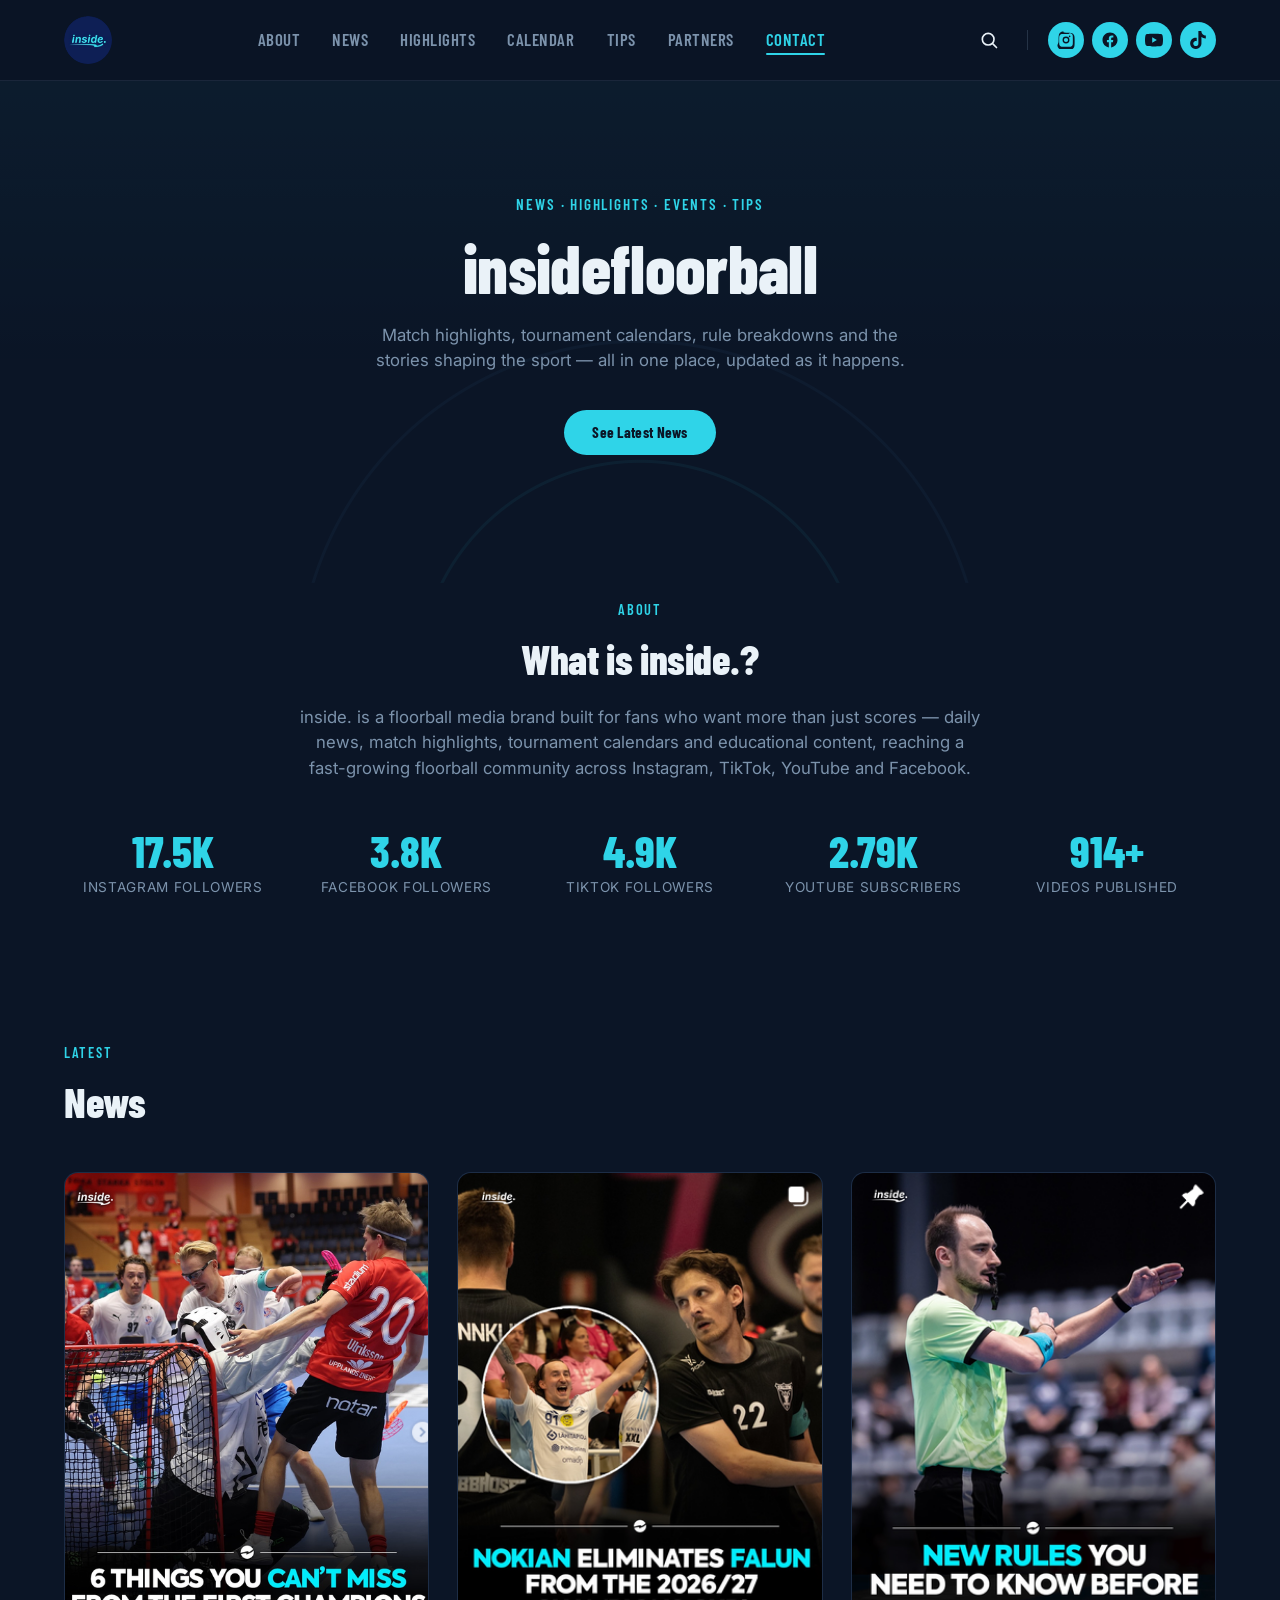
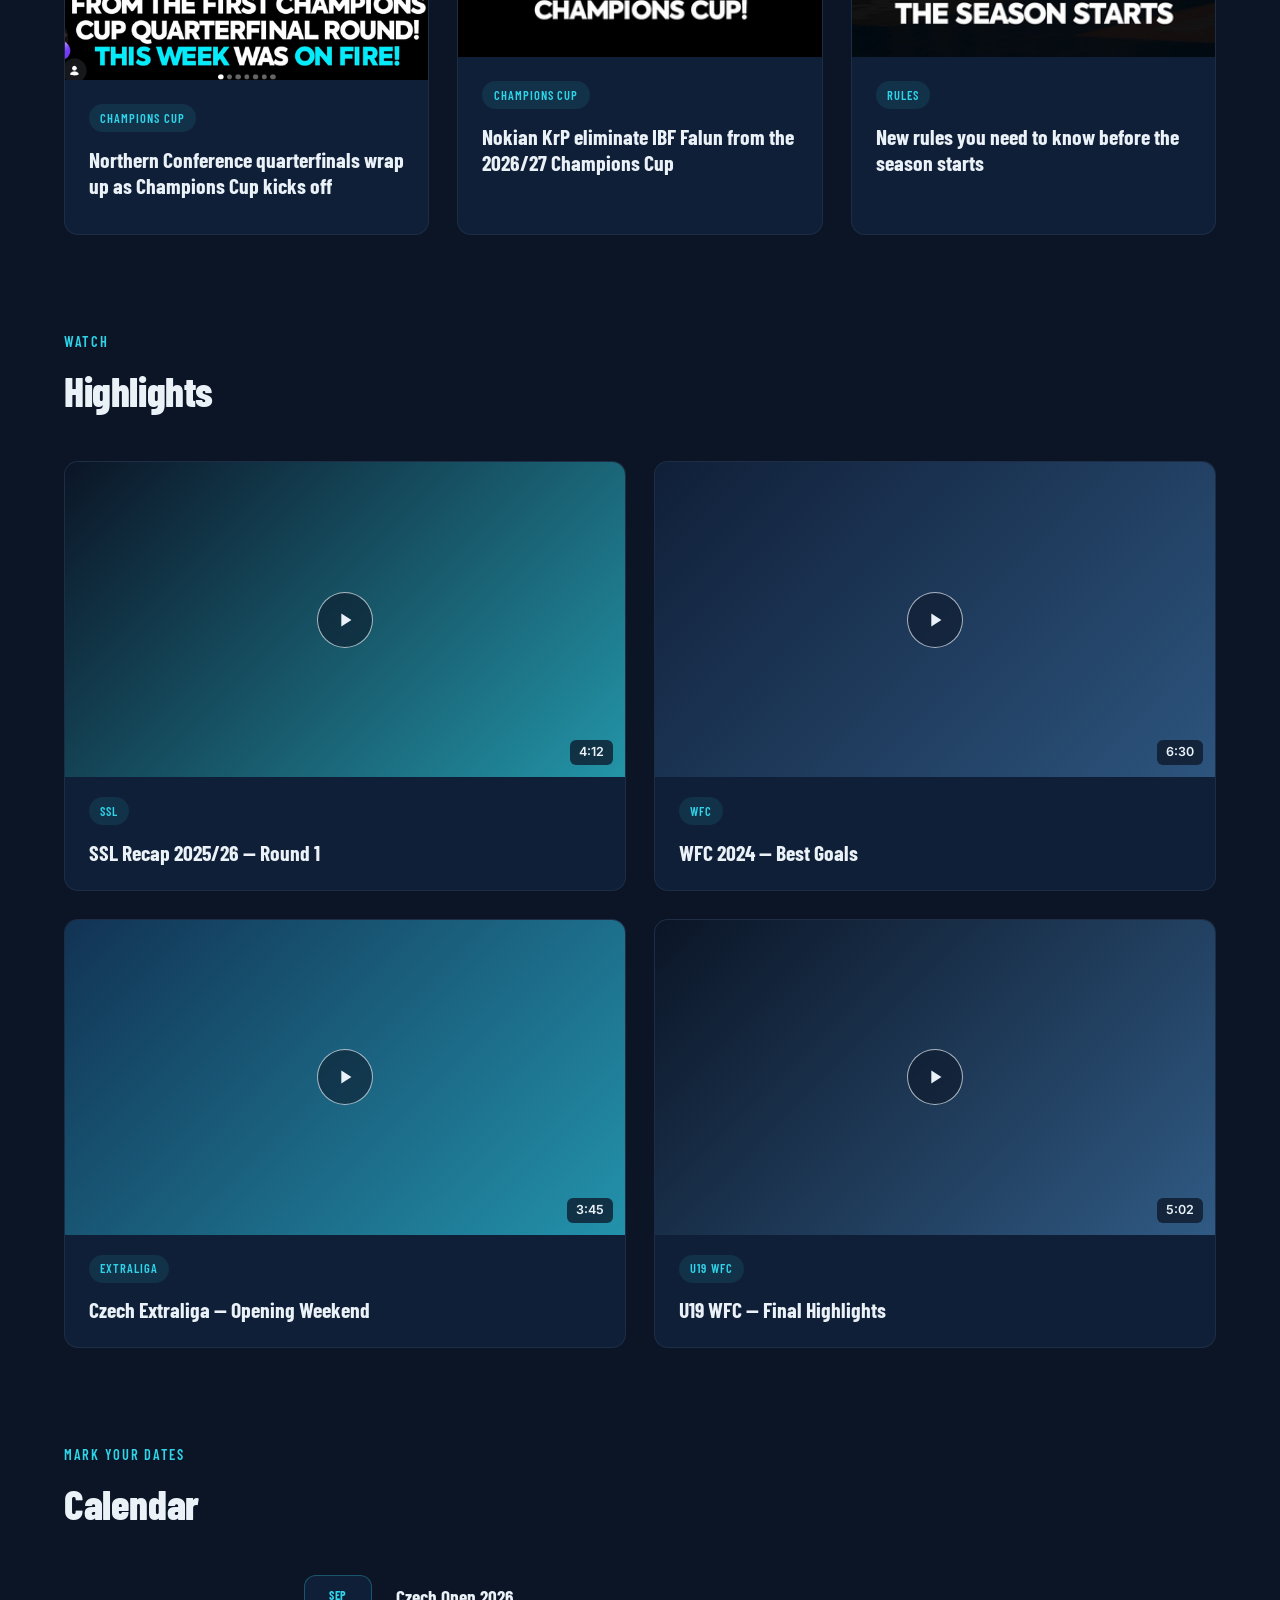
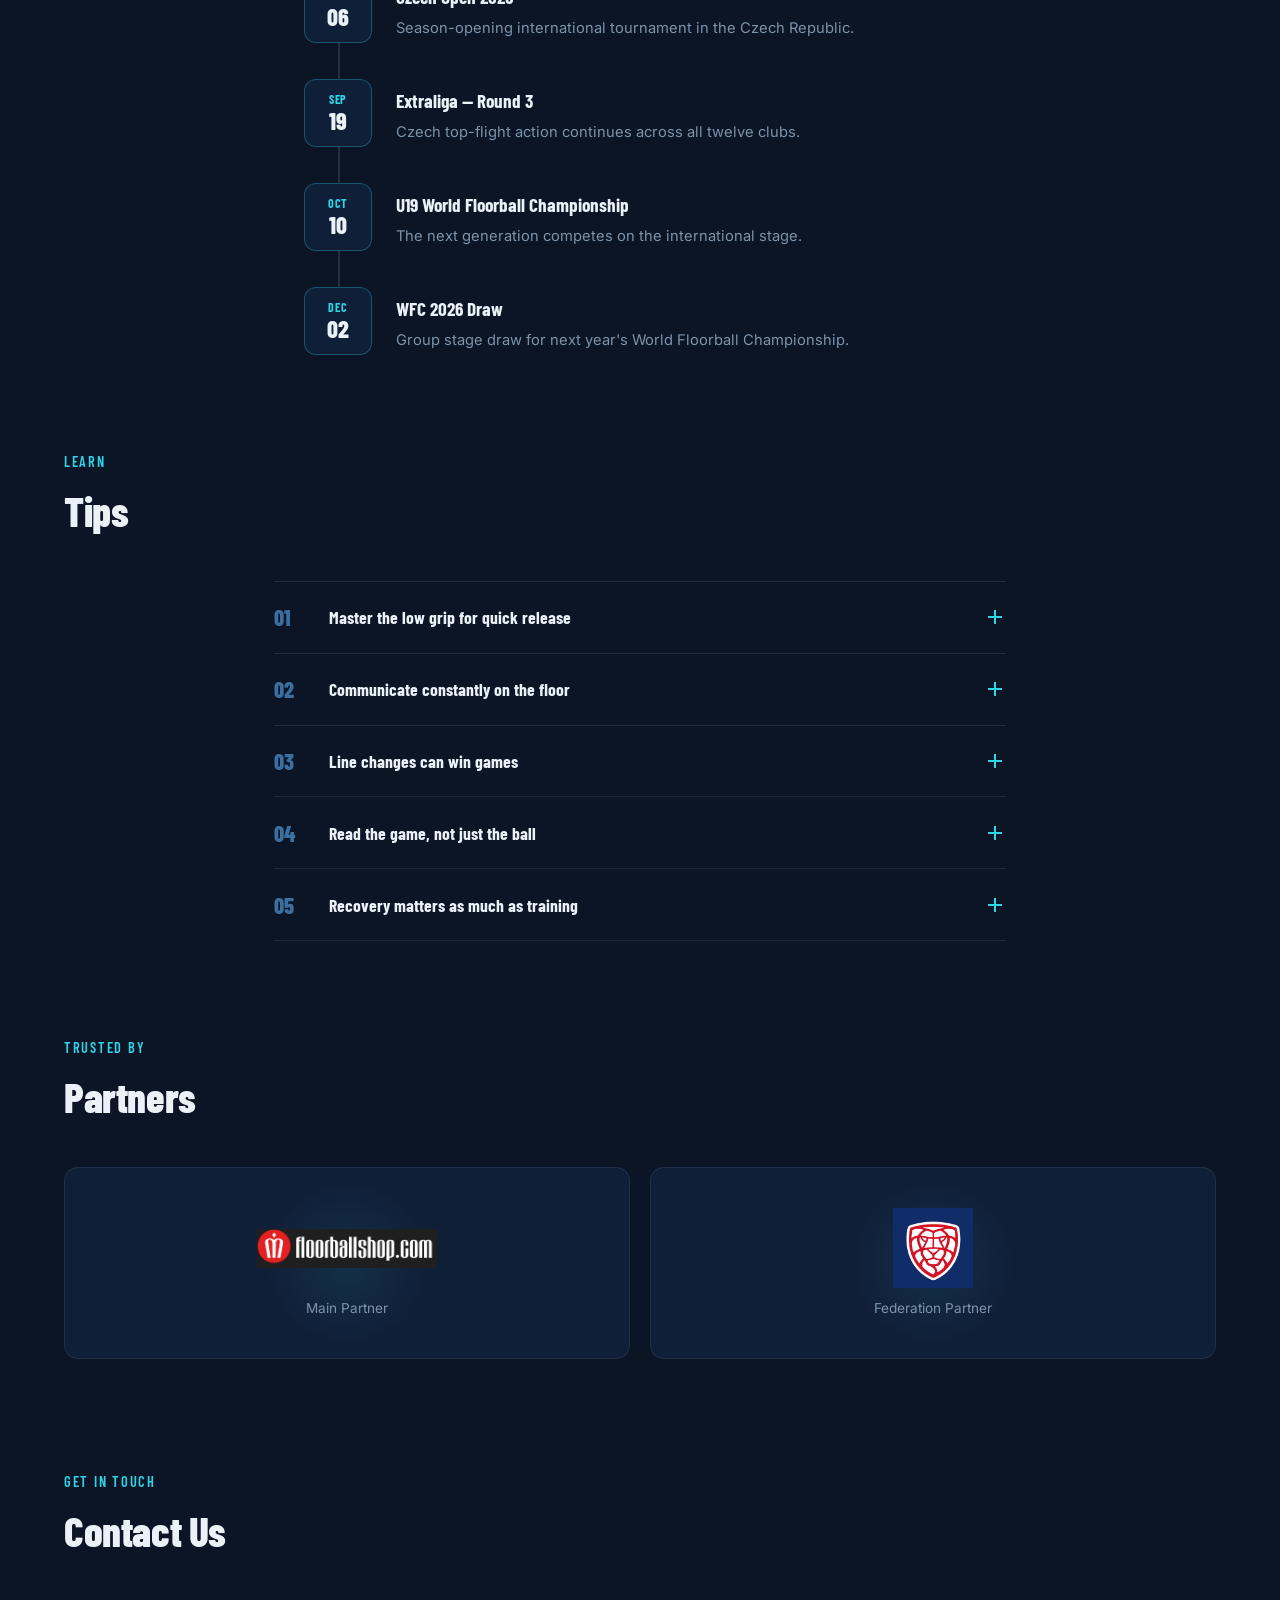
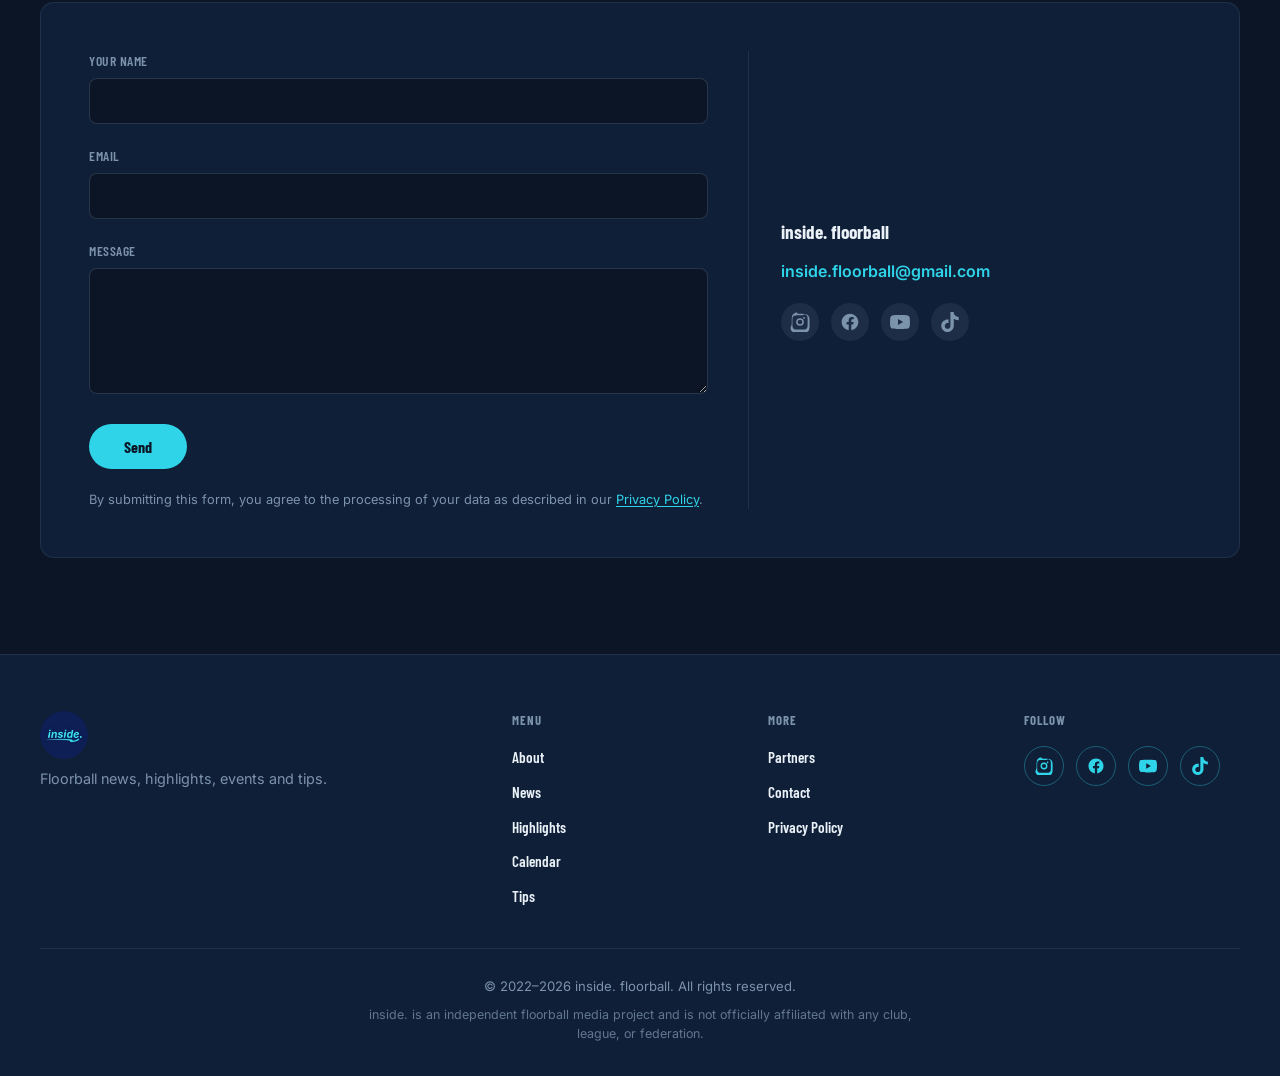
==== index.html @ c89ac575 "Update form action URL in index.html" ====
<!DOCTYPE html>
<html lang="en">
<head>
  <!-- Google tag (gtag.js) -->
  <script async src="https://www.googletagmanager.com/gtag/js?id=G-WSBNQR4EKZ"></script>
  <script>
    window.dataLayer = window.dataLayer || [];
    function gtag(){dataLayer.push(arguments);}
    gtag('js', new Date());
    gtag('config', 'G-WSBNQR4EKZ');
  </script>
  <meta charset="UTF-8" />
  <meta name="viewport" content="width=device-width, initial-scale=1.0" />
  <title>inside. | Floorball News, Highlights &amp; Events</title>
  <meta name="description" content="Floorball news, match highlights, event calendar and tips — inside." />
  <link rel="canonical" href="https://kacper374.github.io/Insidefloorball/" />

  <!-- Open Graph / social share preview -->
  <meta property="og:type" content="website" />
  <meta property="og:site_name" content="inside. floorball" />
  <meta property="og:title" content="inside. | Floorball News, Highlights &amp; Events" />
  <meta property="og:description" content="Floorball news, match highlights, event calendar and tips — inside." />
  <meta property="og:image" content="https://kacper374.github.io/Insidefloorball/favicon.png" />
  <meta property="og:url" content="https://kacper374.github.io/Insidefloorball/" />
  <meta name="twitter:card" content="summary_large_image" />
  <meta name="twitter:title" content="inside. | Floorball News, Highlights &amp; Events" />
  <meta name="twitter:description" content="Floorball news, match highlights, event calendar and tips — inside." />
  <meta name="twitter:image" content="https://kacper374.github.io/Insidefloorball/favicon.png" />

  <!-- Structured data: helps Google understand what this site/brand is -->
  <script type="application/ld+json">
  {
    "@context": "https://schema.org",
    "@type": "WebSite",
    "name": "inside. floorball",
    "url": "https://kacper374.github.io/Insidefloorball/"
  }
  </script>
  <script type="application/ld+json">
  {
    "@context": "https://schema.org",
    "@type": "Organization",
    "name": "inside. floorball",
    "url": "https://kacper374.github.io/Insidefloorball/",
    "logo": "https://kacper374.github.io/Insidefloorball/favicon.png",
    "sameAs": [
      "https://www.instagram.com/insidefloorball",
      "https://www.facebook.com/profile.php?id=61571991334527",
      "https://www.youtube.com/@inside.floorball",
      "https://www.tiktok.com/@inside.floorball"
    ]
  }
  </script>

  <!-- Google Fonts: Barlow Condensed for headings, Inter for body text -->
  <link rel="preconnect" href="https://fonts.googleapis.com" />
  <link rel="preconnect" href="https://fonts.gstatic.com" crossorigin />
  <link href="https://fonts.googleapis.com/css2?family=Barlow+Condensed:wght@600;700;800&family=Inter:wght@400;500;600;700&display=swap" rel="stylesheet" />

  <link rel="stylesheet" href="css/style.css" />
  <link rel="icon" type="image/png" href="favicon.png" />
</head>
<body>

  <header class="site-header">
    <nav class="navbar">
      <a href="#" class="logo">
        <img src="favicon.png" alt="inside. logo" class="logo-img" />
      </a>

      <ul class="nav-links" id="navLinks">
        <li><a href="#about">About</a></li>
        <li><a href="#news">News</a></li>
        <li><a href="#highlights">Highlights</a></li>
        <li><a href="#calendar">Calendar</a></li>
        <li><a href="#tips">Tips</a></li>
        <li><a href="#partners">Partners</a></li>
        <li><a href="#contact">Contact</a></li>
      </ul>

      <div class="nav-right">
        <button class="nav-search-btn" id="navSearchBtn" data-search-trigger aria-label="Search">
          <svg viewBox="0 0 24 24" width="20" height="20" fill="none" stroke="currentColor" stroke-width="2" stroke-linecap="round" stroke-linejoin="round"><circle cx="11" cy="11" r="7"></circle><line x1="21" y1="21" x2="16.65" y2="16.65"></line></svg>
        </button>
        <span class="nav-divider" aria-hidden="true"></span>
        <div class="nav-socials">
          <a href="https://www.instagram.com/insidefloorball" target="_blank" rel="noopener" class="nav-social-icon" aria-label="Instagram">
            <svg viewBox="0 0 24 24" width="18" height="18" fill="currentColor"><path d="M12 2.2c3.2 0 3.6 0 4.8.07 1.2.06 2.1.26 2.8.55.8.3 1.4.7 2 1.3.6.6 1 1.2 1.3 2 .3.7.5 1.6.5 2.8.1 1.2.1 1.6.1 4.8s0 3.6-.1 4.8c-.1 1.2-.3 2.1-.5 2.8-.3.8-.7 1.4-1.3 2-.6.6-1.2 1-2 1.3-.7.3-1.6.5-2.8.5-1.2.1-1.6.1-4.8.1s-3.6 0-4.8-.1c-1.2-.1-2.1-.3-2.8-.5-.8-.3-1.4-.7-2-1.3-.6-.6-1-1.2-1.3-2-.3-.7-.5-1.6-.5-2.8C2.1 15.6 2.1 15.2 2.1 12s0-3.6.1-4.8c.1-1.2.3-2.1.5-2.8.3-.8.7-1.4 1.3-2 .6-.6 1.2-1 2-1.3.7-.3 1.6-.5 2.8-.5C8.4 2.2 8.8 2.2 12 2.2zm0 1.8c-3.1 0-3.5 0-4.7.07-1 .05-1.6.2-2 .35-.5.2-.8.4-1.2.8-.4.4-.6.7-.8 1.2-.15.4-.3 1-.35 2C2.9 8.5 2.9 8.9 2.9 12s0 3.5.07 4.7c.05 1 .2 1.6.35 2 .2.5.4.8.8 1.2.4.4.7.6 1.2.8.4.15 1 .3 2 .35 1.2.07 1.6.07 4.7.07s3.5 0 4.7-.07c1-.05 1.6-.2 2-.35.5-.2.8-.4 1.2-.8.4-.4.6-.7.8-1.2.15-.4.3-1 .35-2 .07-1.2.07-1.6.07-4.7s0-3.5-.07-4.7c-.05-1-.2-1.6-.35-2-.2-.5-.4-.8-.8-1.2-.4-.4-.7-.6-1.2-.8-.4-.15-1-.3-2-.35C15.5 4 15.1 4 12 4zm0 3.4a4.6 4.6 0 1 1 0 9.2 4.6 4.6 0 0 1 0-9.2zm0 1.8a2.8 2.8 0 1 0 0 5.6 2.8 2.8 0 0 0 0-5.6zm5.9-2a1.08 1.08 0 1 1-2.16 0 1.08 1.08 0 0 1 2.16 0z"/></svg>
          </a>
          <a href="https://www.facebook.com/profile.php?id=61571991334527" target="_blank" rel="noopener" class="nav-social-icon" aria-label="Facebook">
            <svg viewBox="0 0 24 24" width="18" height="18" fill="currentColor"><path d="M22 12c0-5.52-4.48-10-10-10S2 6.48 2 12c0 4.99 3.66 9.13 8.44 9.88v-6.99H7.9V12h2.54V9.8c0-2.5 1.49-3.89 3.77-3.89 1.09 0 2.24.2 2.24.2v2.46h-1.26c-1.24 0-1.63.77-1.63 1.56V12h2.78l-.45 2.89h-2.33v6.99C18.34 21.13 22 16.99 22 12z"/></svg>
          </a>
          <a href="https://www.youtube.com/@inside.floorball" target="_blank" rel="noopener" class="nav-social-icon" aria-label="YouTube">
            <svg viewBox="0 0 24 24" width="18" height="18" fill="currentColor"><path d="M23.5 6.2a3.02 3.02 0 0 0-2.12-2.14C19.5 3.5 12 3.5 12 3.5s-7.5 0-9.38.56A3.02 3.02 0 0 0 .5 6.2 31.6 31.6 0 0 0 0 12a31.6 31.6 0 0 0 .5 5.8 3.02 3.02 0 0 0 2.12 2.14C4.5 20.5 12 20.5 12 20.5s7.5 0 9.38-.56a3.02 3.02 0 0 0 2.12-2.14A31.6 31.6 0 0 0 24 12a31.6 31.6 0 0 0-.5-5.8zM9.6 15.6V8.4L15.8 12l-6.2 3.6z"/></svg>
          </a>
          <a href="https://www.tiktok.com/@inside.floorball" target="_blank" rel="noopener" class="nav-social-icon" aria-label="TikTok">
            <svg viewBox="0 0 24 24" width="18" height="18" fill="currentColor"><path d="M12.525.02c1.31-.02 2.61-.01 3.91-.02.08 1.53.63 3.09 1.75 4.17 1.12 1.11 2.7 1.62 4.24 1.79v4.03c-1.44-.05-2.89-.35-4.2-.97-.57-.26-1.1-.59-1.62-.93-.01 2.92.01 5.84-.02 8.75-.08 1.4-.54 2.79-1.35 3.94-1.31 1.92-3.58 3.17-5.91 3.21-1.43.08-2.86-.31-4.08-1.03-2.02-1.19-3.44-3.37-3.65-5.71-.02-.5-.03-1-.01-1.49.18-1.9 1.12-3.72 2.58-4.96 1.66-1.44 3.98-2.13 6.15-1.72.02 1.48-.04 2.96-.04 4.44-.99-.32-2.15-.23-3.02.37-.63.41-1.11 1.04-1.36 1.75-.21.51-.15 1.07-.14 1.61.24 1.64 1.82 3.02 3.5 2.87 1.12-.01 2.19-.66 2.77-1.61.19-.33.4-.67.41-1.06.1-1.79.06-3.57.07-5.36.01-4.03-.01-8.05.02-12.07z"/></svg>
          </a>
        </div>

        <button class="nav-toggle" id="navToggle" aria-label="Open menu" aria-expanded="false">
          <span></span>
          <span></span>
          <span></span>
        </button>
      </div>
    </nav>
  </header>

  <main>

    <section class="hero">
      <div class="hero-pattern" aria-hidden="true"></div>
      <div class="hero-content">
        <p class="hero-eyebrow">News · Highlights · Events · Tips</p>
        <h1 class="hero-title">insidefloorball</h1>
        <p class="hero-text">
          Match highlights, tournament calendars, rule breakdowns and the
          stories shaping the sport — all in one place, updated as it happens.
        </p>

        <a href="#news" class="hero-cta">See Latest News</a>
      </div>
    </section>

    <section id="about" class="about">
      <div class="about-text">
        <p class="section-eyebrow">About</p>
        <h2 class="section-title">What is inside.?</h2>
        <p class="about-desc">
          inside. is a floorball media brand built for fans who want more
          than just scores — daily news, match highlights, tournament
          calendars and educational content, reaching a fast-growing
          floorball community across Instagram, TikTok, YouTube and Facebook.
        </p>
      </div>

      <div class="stats-grid">
        <div class="stat-item">
          <span class="stat-number">17.5K</span>
          <span class="stat-label">Instagram Followers</span>
        </div>
        <div class="stat-item">
          <span class="stat-number">3.8K</span>
          <span class="stat-label">Facebook Followers</span>
        </div>
        <div class="stat-item">
          <span class="stat-number">4.9K</span>
          <span class="stat-label">TikTok Followers</span>
        </div>
        <div class="stat-item">
          <span class="stat-number">2.79K</span>
          <span class="stat-label">YouTube Subscribers</span>
        </div>
        <div class="stat-item">
          <span class="stat-number">914+</span>
          <span class="stat-label">Videos Published</span>
        </div>
      </div>
    </section>

    <section id="news" class="news">
      <div class="section-header">
        <p class="section-eyebrow">Latest</p>
        <h2 class="section-title">News</h2>
      </div>

      <div class="news-grid">

        <a href="news/article-1.html" class="news-card">
          <img
            src="images/news/article-1/slide-1.png"
            alt="Northern Conference quarterfinals wrap up as Champions Cup kicks off"
            class="news-thumb"
          />
          <div class="news-card-body">
            <span class="news-tag">Champions Cup</span>
            <h3 class="news-title">Northern Conference quarterfinals wrap up as Champions Cup kicks off</h3>
          </div>
        </a>

        <a href="news/article-2.html" class="news-card">
          <img
            src="images/news/nokian-falun.png"
            alt="Nokian KrP eliminate IBF Falun from the 2026/27 Champions Cup"
            class="news-thumb"
          />
          <div class="news-card-body">
            <span class="news-tag">Champions Cup</span>
            <h3 class="news-title">Nokian KrP eliminate IBF Falun from the 2026/27 Champions Cup</h3>
          </div>
        </a>

        <a href="news/article-3.html" class="news-card">
          <img
            src="images/news/new-rules.png"
            alt="New rules you need to know before the season starts"
            class="news-thumb"
          />
          <div class="news-card-body">
            <span class="news-tag">Rules</span>
            <h3 class="news-title">New rules you need to know before the season starts</h3>
          </div>
        </a>

      </div>
    </section>

    <section id="highlights" class="highlights">
      <div class="section-header">
        <p class="section-eyebrow">Watch</p>
        <h2 class="section-title">Highlights</h2>
      </div>

      <div class="highlights-grid">

        <article class="highlight-card">
          <div class="highlight-thumb highlight-thumb--1">
            <span class="play-button" aria-hidden="true">
              <svg viewBox="0 0 24 24" width="22" height="22" fill="currentColor"><path d="M8 5v14l11-7z"/></svg>
            </span>
            <span class="duration-badge">4:12</span>
          </div>
          <div class="highlight-card-body">
            <span class="news-tag">SSL</span>
            <h3 class="news-title">SSL Recap 2025/26 — Round 1</h3>
          </div>
        </article>

        <article class="highlight-card">
          <div class="highlight-thumb highlight-thumb--2">
            <span class="play-button" aria-hidden="true">
              <svg viewBox="0 0 24 24" width="22" height="22" fill="currentColor"><path d="M8 5v14l11-7z"/></svg>
            </span>
            <span class="duration-badge">6:30</span>
          </div>
          <div class="highlight-card-body">
            <span class="news-tag">WFC</span>
            <h3 class="news-title">WFC 2024 — Best Goals</h3>
          </div>
        </article>

        <article class="highlight-card">
          <div class="highlight-thumb highlight-thumb--3">
            <span class="play-button" aria-hidden="true">
              <svg viewBox="0 0 24 24" width="22" height="22" fill="currentColor"><path d="M8 5v14l11-7z"/></svg>
            </span>
            <span class="duration-badge">3:45</span>
          </div>
          <div class="highlight-card-body">
            <span class="news-tag">Extraliga</span>
            <h3 class="news-title">Czech Extraliga — Opening Weekend</h3>
          </div>
        </article>

        <article class="highlight-card">
          <div class="highlight-thumb highlight-thumb--4">
            <span class="play-button" aria-hidden="true">
              <svg viewBox="0 0 24 24" width="22" height="22" fill="currentColor"><path d="M8 5v14l11-7z"/></svg>
            </span>
            <span class="duration-badge">5:02</span>
          </div>
          <div class="highlight-card-body">
            <span class="news-tag">U19 WFC</span>
            <h3 class="news-title">U19 WFC — Final Highlights</h3>
          </div>
        </article>

      </div>
    </section>

    <section id="calendar" class="calendar">
      <div class="section-header">
        <p class="section-eyebrow">Mark your dates</p>
        <h2 class="section-title">Calendar</h2>
      </div>

      <ol class="calendar-list">

        <li class="calendar-item">
          <div class="calendar-date">
            <span class="calendar-month">SEP</span>
            <span class="calendar-day">06</span>
          </div>
          <div class="calendar-info">
            <h3 class="calendar-title">Czech Open 2026</h3>
            <p class="calendar-desc">Season-opening international tournament in the Czech Republic.</p>
          </div>
        </li>

        <li class="calendar-item">
          <div class="calendar-date">
            <span class="calendar-month">SEP</span>
            <span class="calendar-day">19</span>
          </div>
          <div class="calendar-info">
            <h3 class="calendar-title">Extraliga — Round 3</h3>
            <p class="calendar-desc">Czech top-flight action continues across all twelve clubs.</p>
          </div>
        </li>

        <li class="calendar-item">
          <div class="calendar-date">
            <span class="calendar-month">OCT</span>
            <span class="calendar-day">10</span>
          </div>
          <div class="calendar-info">
            <h3 class="calendar-title">U19 World Floorball Championship</h3>
            <p class="calendar-desc">The next generation competes on the international stage.</p>
          </div>
        </li>

        <li class="calendar-item">
          <div class="calendar-date">
            <span class="calendar-month">DEC</span>
            <span class="calendar-day">02</span>
          </div>
          <div class="calendar-info">
            <h3 class="calendar-title">WFC 2026 Draw</h3>
            <p class="calendar-desc">Group stage draw for next year's World Floorball Championship.</p>
          </div>
        </li>

      </ol>
    </section>

    <section id="tips" class="tips">
      <div class="section-header">
        <p class="section-eyebrow">Learn</p>
        <h2 class="section-title">Tips</h2>
      </div>

      <div class="tips-accordion">

        <div class="tip-item">
          <button class="tip-header" aria-expanded="false">
            <span class="tip-number">01</span>
            <span class="tip-title">Master the low grip for quick release</span>
            <span class="tip-icon" aria-hidden="true"></span>
          </button>
          <div class="tip-panel">
            <p class="tip-desc">
              A lower grip on the stick gives you a faster, more compact
              shot — harder for goalkeepers to read and react to in time.
            </p>
          </div>
        </div>

        <div class="tip-item">
          <button class="tip-header" aria-expanded="false">
            <span class="tip-number">02</span>
            <span class="tip-title">Communicate constantly on the floor</span>
            <span class="tip-icon" aria-hidden="true"></span>
          </button>
          <div class="tip-panel">
            <p class="tip-desc">
              Calling for the ball, flagging switches and marking runs
              out loud keeps the whole line in sync during fast play.
            </p>
          </div>
        </div>

        <div class="tip-item">
          <button class="tip-header" aria-expanded="false">
            <span class="tip-number">03</span>
            <span class="tip-title">Line changes can win games</span>
            <span class="tip-icon" aria-hidden="true"></span>
          </button>
          <div class="tip-panel">
            <p class="tip-desc">
              Smart substitution timing keeps legs fresh and lets you
              exploit a tired opposing line late in each period.
            </p>
          </div>
        </div>

        <div class="tip-item">
          <button class="tip-header" aria-expanded="false">
            <span class="tip-number">04</span>
            <span class="tip-title">Read the game, not just the ball</span>
            <span class="tip-icon" aria-hidden="true"></span>
          </button>
          <div class="tip-panel">
            <p class="tip-desc">
              Watching player positioning and space instead of only the
              ball helps you anticipate plays a full step earlier.
            </p>
          </div>
        </div>

        <div class="tip-item">
          <button class="tip-header" aria-expanded="false">
            <span class="tip-number">05</span>
            <span class="tip-title">Recovery matters as much as training</span>
            <span class="tip-icon" aria-hidden="true"></span>
          </button>
          <div class="tip-panel">
            <p class="tip-desc">
              Sleep, stretching and rest days aren't optional extras —
              they're what let your training actually translate into form.
            </p>
          </div>
        </div>

      </div>
    </section>

    <section id="partners" class="partners">
      <div class="section-header">
        <p class="section-eyebrow">Trusted by</p>
        <h2 class="section-title">Partners</h2>
      </div>

      <div class="partners-grid">

        <a href="https://www.floorballshop.com" target="_blank" rel="noopener" class="partner-card">
          <div class="partner-logo-box">
            <img src="images/partners/floorballshop.png" alt="floorballshop.com logo" class="partner-logo" />
          </div>
          <span class="partner-tag">Main Partner</span>
        </a>

        <a href="https://www.instagram.com/ceskyflorbal" target="_blank" rel="noopener" class="partner-card">
          <div class="partner-logo-box">
            <img src="images/partners/ceskyflorbal.png" alt="Český florbal logo" class="partner-logo" />
          </div>
          <span class="partner-tag">Federation Partner</span>
        </a>

      </div>
    </section>

    <section id="contact" class="contact">
      <div class="section-header">
        <p class="section-eyebrow">Get in touch</p>
        <h2 class="section-title">Contact Us</h2>
      </div>

      <div class="contact-card">

        <form
          class="contact-form"
          action="https://formspree.io/f/xppzyjgv"
          method="POST"
        >
          <label class="contact-label" for="contactName">Your Name</label>
          <input class="contact-input" type="text" id="contactName" name="name" required />

          <label class="contact-label" for="contactEmail">Email</label>
          <input class="contact-input" type="email" id="contactEmail" name="email" required />

          <label class="contact-label" for="contactMessage">Message</label>
          <textarea class="contact-input contact-textarea" id="contactMessage" name="message" rows="5" required></textarea>

          <button type="submit" class="contact-submit">Send</button>

          <p class="contact-consent">
            By submitting this form, you agree to the processing of your
            data as described in our <a href="privacy-policy.html">Privacy Policy</a>.
          </p>
        </form>

        <div class="contact-info">
          <p class="contact-info-title">inside. floorball</p>
          <a href="mailto:inside.floorball@gmail.com" class="contact-email">inside.floorball@gmail.com</a>

          <div class="contact-socials">
            <a href="https://www.instagram.com/insidefloorball" target="_blank" rel="noopener" class="social-icon" aria-label="Instagram">
              <svg viewBox="0 0 24 24" width="20" height="20" fill="currentColor"><path d="M12 2.2c3.2 0 3.6 0 4.8.07 1.2.06 2.1.26 2.8.55.8.3 1.4.7 2 1.3.6.6 1 1.2 1.3 2 .3.7.5 1.6.5 2.8.1 1.2.1 1.6.1 4.8s0 3.6-.1 4.8c-.1 1.2-.3 2.1-.5 2.8-.3.8-.7 1.4-1.3 2-.6.6-1.2 1-2 1.3-.7.3-1.6.5-2.8.5-1.2.1-1.6.1-4.8.1s-3.6 0-4.8-.1c-1.2-.1-2.1-.3-2.8-.5-.8-.3-1.4-.7-2-1.3-.6-.6-1-1.2-1.3-2-.3-.7-.5-1.6-.5-2.8C2.1 15.6 2.1 15.2 2.1 12s0-3.6.1-4.8c.1-1.2.3-2.1.5-2.8.3-.8.7-1.4 1.3-2 .6-.6 1.2-1 2-1.3.7-.3 1.6-.5 2.8-.5C8.4 2.2 8.8 2.2 12 2.2zm0 1.8c-3.1 0-3.5 0-4.7.07-1 .05-1.6.2-2 .35-.5.2-.8.4-1.2.8-.4.4-.6.7-.8 1.2-.15.4-.3 1-.35 2C2.9 8.5 2.9 8.9 2.9 12s0 3.5.07 4.7c.05 1 .2 1.6.35 2 .2.5.4.8.8 1.2.4.4.7.6 1.2.8.4.15 1 .3 2 .35 1.2.07 1.6.07 4.7.07s3.5 0 4.7-.07c1-.05 1.6-.2 2-.35.5-.2.8-.4 1.2-.8.4-.4.6-.7.8-1.2.15-.4.3-1 .35-2 .07-1.2.07-1.6.07-4.7s0-3.5-.07-4.7c-.05-1-.2-1.6-.35-2-.2-.5-.4-.8-.8-1.2-.4-.4-.7-.6-1.2-.8-.4-.15-1-.3-2-.35C15.5 4 15.1 4 12 4zm0 3.4a4.6 4.6 0 1 1 0 9.2 4.6 4.6 0 0 1 0-9.2zm0 1.8a2.8 2.8 0 1 0 0 5.6 2.8 2.8 0 0 0 0-5.6zm5.9-2a1.08 1.08 0 1 1-2.16 0 1.08 1.08 0 0 1 2.16 0z"/></svg>
            </a>
            <a href="https://www.facebook.com/profile.php?id=61571991334527" target="_blank" rel="noopener" class="social-icon" aria-label="Facebook">
              <svg viewBox="0 0 24 24" width="20" height="20" fill="currentColor"><path d="M22 12c0-5.52-4.48-10-10-10S2 6.48 2 12c0 4.99 3.66 9.13 8.44 9.88v-6.99H7.9V12h2.54V9.8c0-2.5 1.49-3.89 3.77-3.89 1.09 0 2.24.2 2.24.2v2.46h-1.26c-1.24 0-1.63.77-1.63 1.56V12h2.78l-.45 2.89h-2.33v6.99C18.34 21.13 22 16.99 22 12z"/></svg>
            </a>
            <a href="https://www.youtube.com/@inside.floorball" target="_blank" rel="noopener" class="social-icon" aria-label="YouTube">
              <svg viewBox="0 0 24 24" width="20" height="20" fill="currentColor"><path d="M23.5 6.2a3.02 3.02 0 0 0-2.12-2.14C19.5 3.5 12 3.5 12 3.5s-7.5 0-9.38.56A3.02 3.02 0 0 0 .5 6.2 31.6 31.6 0 0 0 0 12a31.6 31.6 0 0 0 .5 5.8 3.02 3.02 0 0 0 2.12 2.14C4.5 20.5 12 20.5 12 20.5s7.5 0 9.38-.56a3.02 3.02 0 0 0 2.12-2.14A31.6 31.6 0 0 0 24 12a31.6 31.6 0 0 0-.5-5.8zM9.6 15.6V8.4L15.8 12l-6.2 3.6z"/></svg>
            </a>
          <a href="https://www.tiktok.com/@inside.floorball" target="_blank" rel="noopener" class="social-icon" aria-label="TikTok">
            <svg viewBox="0 0 24 24" width="20" height="20" fill="currentColor"><path d="M12.525.02c1.31-.02 2.61-.01 3.91-.02.08 1.53.63 3.09 1.75 4.17 1.12 1.11 2.7 1.62 4.24 1.79v4.03c-1.44-.05-2.89-.35-4.2-.97-.57-.26-1.1-.59-1.62-.93-.01 2.92.01 5.84-.02 8.75-.08 1.4-.54 2.79-1.35 3.94-1.31 1.92-3.58 3.17-5.91 3.21-1.43.08-2.86-.31-4.08-1.03-2.02-1.19-3.44-3.37-3.65-5.71-.02-.5-.03-1-.01-1.49.18-1.9 1.12-3.72 2.58-4.96 1.66-1.44 3.98-2.13 6.15-1.72.02 1.48-.04 2.96-.04 4.44-.99-.32-2.15-.23-3.02.37-.63.41-1.11 1.04-1.36 1.75-.21.51-.15 1.07-.14 1.61.24 1.64 1.82 3.02 3.5 2.87 1.12-.01 2.19-.66 2.77-1.61.19-.33.4-.67.41-1.06.1-1.79.06-3.57.07-5.36.01-4.03-.01-8.05.02-12.07z"/></svg>
          </a>
          </div>
        </div>

      </div>
    </section>

  </main>

  <footer class="site-footer">
    <div class="footer-inner">

      <div class="footer-brand">
        <a href="#" class="logo">
        <img src="favicon.png" alt="inside. logo" class="logo-img" />
      </a>
        <p class="footer-tagline">Floorball news, highlights, events and tips.</p>
      </div>

      <div class="footer-col">
        <p class="footer-col-title">Menu</p>
        <ul class="footer-links">
          <li><a href="#about">About</a></li>
          <li><a href="#news">News</a></li>
          <li><a href="#highlights">Highlights</a></li>
          <li><a href="#calendar">Calendar</a></li>
          <li><a href="#tips">Tips</a></li>
        </ul>
      </div>

      <div class="footer-col">
        <p class="footer-col-title">More</p>
        <ul class="footer-links">
          <li><a href="#partners">Partners</a></li>
          <li><a href="#contact">Contact</a></li>
          <li><a href="privacy-policy.html">Privacy Policy</a></li>
        </ul>
      </div>

      <div class="footer-col">
        <p class="footer-col-title">Follow</p>
        <div class="footer-socials">
          <a href="https://www.instagram.com/insidefloorball" target="_blank" rel="noopener" class="footer-social-icon" aria-label="Instagram">
            <svg viewBox="0 0 24 24" width="18" height="18" fill="currentColor"><path d="M12 2.2c3.2 0 3.6 0 4.8.07 1.2.06 2.1.26 2.8.55.8.3 1.4.7 2 1.3.6.6 1 1.2 1.3 2 .3.7.5 1.6.5 2.8.1 1.2.1 1.6.1 4.8s0 3.6-.1 4.8c-.1 1.2-.3 2.1-.5 2.8-.3.8-.7 1.4-1.3 2-.6.6-1.2 1-2 1.3-.7.3-1.6.5-2.8.5-1.2.1-1.6.1-4.8.1s-3.6 0-4.8-.1c-1.2-.1-2.1-.3-2.8-.5-.8-.3-1.4-.7-2-1.3-.6-.6-1-1.2-1.3-2-.3-.7-.5-1.6-.5-2.8C2.1 15.6 2.1 15.2 2.1 12s0-3.6.1-4.8c.1-1.2.3-2.1.5-2.8.3-.8.7-1.4 1.3-2 .6-.6 1.2-1 2-1.3.7-.3 1.6-.5 2.8-.5C8.4 2.2 8.8 2.2 12 2.2zm0 1.8c-3.1 0-3.5 0-4.7.07-1 .05-1.6.2-2 .35-.5.2-.8.4-1.2.8-.4.4-.6.7-.8 1.2-.15.4-.3 1-.35 2C2.9 8.5 2.9 8.9 2.9 12s0 3.5.07 4.7c.05 1 .2 1.6.35 2 .2.5.4.8.8 1.2.4.4.7.6 1.2.8.4.15 1 .3 2 .35 1.2.07 1.6.07 4.7.07s3.5 0 4.7-.07c1-.05 1.6-.2 2-.35.5-.2.8-.4 1.2-.8.4-.4.6-.7.8-1.2.15-.4.3-1 .35-2 .07-1.2.07-1.6.07-4.7s0-3.5-.07-4.7c-.05-1-.2-1.6-.35-2-.2-.5-.4-.8-.8-1.2-.4-.4-.7-.6-1.2-.8-.4-.15-1-.3-2-.35C15.5 4 15.1 4 12 4zm0 3.4a4.6 4.6 0 1 1 0 9.2 4.6 4.6 0 0 1 0-9.2zm0 1.8a2.8 2.8 0 1 0 0 5.6 2.8 2.8 0 0 0 0-5.6zm5.9-2a1.08 1.08 0 1 1-2.16 0 1.08 1.08 0 0 1 2.16 0z"/></svg>
          </a>
          <a href="https://www.facebook.com/profile.php?id=61571991334527" target="_blank" rel="noopener" class="footer-social-icon" aria-label="Facebook">
            <svg viewBox="0 0 24 24" width="18" height="18" fill="currentColor"><path d="M22 12c0-5.52-4.48-10-10-10S2 6.48 2 12c0 4.99 3.66 9.13 8.44 9.88v-6.99H7.9V12h2.54V9.8c0-2.5 1.49-3.89 3.77-3.89 1.09 0 2.24.2 2.24.2v2.46h-1.26c-1.24 0-1.63.77-1.63 1.56V12h2.78l-.45 2.89h-2.33v6.99C18.34 21.13 22 16.99 22 12z"/></svg>
          </a>
          <a href="https://www.youtube.com/@inside.floorball" target="_blank" rel="noopener" class="footer-social-icon" aria-label="YouTube">
            <svg viewBox="0 0 24 24" width="18" height="18" fill="currentColor"><path d="M23.5 6.2a3.02 3.02 0 0 0-2.12-2.14C19.5 3.5 12 3.5 12 3.5s-7.5 0-9.38.56A3.02 3.02 0 0 0 .5 6.2 31.6 31.6 0 0 0 0 12a31.6 31.6 0 0 0 .5 5.8 3.02 3.02 0 0 0 2.12 2.14C4.5 20.5 12 20.5 12 20.5s7.5 0 9.38-.56a3.02 3.02 0 0 0 2.12-2.14A31.6 31.6 0 0 0 24 12a31.6 31.6 0 0 0-.5-5.8zM9.6 15.6V8.4L15.8 12l-6.2 3.6z"/></svg>
          </a>
          <a href="https://www.tiktok.com/@inside.floorball" target="_blank" rel="noopener" class="footer-social-icon" aria-label="TikTok">
            <svg viewBox="0 0 24 24" width="18" height="18" fill="currentColor"><path d="M12.525.02c1.31-.02 2.61-.01 3.91-.02.08 1.53.63 3.09 1.75 4.17 1.12 1.11 2.7 1.62 4.24 1.79v4.03c-1.44-.05-2.89-.35-4.2-.97-.57-.26-1.1-.59-1.62-.93-.01 2.92.01 5.84-.02 8.75-.08 1.4-.54 2.79-1.35 3.94-1.31 1.92-3.58 3.17-5.91 3.21-1.43.08-2.86-.31-4.08-1.03-2.02-1.19-3.44-3.37-3.65-5.71-.02-.5-.03-1-.01-1.49.18-1.9 1.12-3.72 2.58-4.96 1.66-1.44 3.98-2.13 6.15-1.72.02 1.48-.04 2.96-.04 4.44-.99-.32-2.15-.23-3.02.37-.63.41-1.11 1.04-1.36 1.75-.21.51-.15 1.07-.14 1.61.24 1.64 1.82 3.02 3.5 2.87 1.12-.01 2.19-.66 2.77-1.61.19-.33.4-.67.41-1.06.1-1.79.06-3.57.07-5.36.01-4.03-.01-8.05.02-12.07z"/></svg>
          </a>
        </div>
      </div>

    </div>

    <div class="footer-bottom">
      <p class="footer-copy">© 2022–2026 inside. floorball. All rights reserved.</p>
      <p class="footer-disclaimer">
        inside. is an independent floorball media project and is not
        officially affiliated with any club, league, or federation.
      </p>
    </div>
  </footer>

  <script src="js/script.js"></script>
</body>
</html>
---- css/style.css ----
/* =========================================
   1. COLOR & TYPE VARIABLES
   ========================================= */
:root {
  --color-bg: #0B1526;
  --color-bg-card: #101F38;
  --color-accent: #2FD4E8;
  --color-accent-soft: #3B6FA0;
  --color-text: #EAF2F8;
  --color-text-muted: #7C93AC;

  --font-display: 'Barlow Condensed', sans-serif;
  --font-body: 'Inter', sans-serif;

  --max-width: 1200px;
}

/* =========================================
   2. RESET
   ========================================= */
*,
*::before,
*::after {
  box-sizing: border-box;
  margin: 0;
  padding: 0;
}

html {
  scroll-behavior: smooth;
}

body {
  background-color: var(--color-bg);
  color: var(--color-text);
  font-family: var(--font-body);
  line-height: 1.5;
  -webkit-font-smoothing: antialiased;
}

a {
  color: inherit;
  text-decoration: none;
}

ul {
  list-style: none;
}

img {
  max-width: 100%;
  display: block;
}

/* =========================================
   3. HEADER / NAVIGATION
   ========================================= */
.site-header {
  position: sticky;
  top: 0;
  z-index: 100;
  background-color: rgba(11, 21, 38, 0.9);
  backdrop-filter: blur(8px);
  border-bottom: 1px solid rgba(124, 147, 172, 0.15);
}

.navbar {
  max-width: var(--max-width);
  margin: 0 auto;
  padding: 1rem 1.5rem;
  display: flex;
  align-items: center;
  justify-content: space-between;
  gap: 1.5rem;
}

.logo {
  display: flex;
  align-items: center;
  font-family: var(--font-display);
  font-weight: 800;
  font-size: 1.75rem;
  letter-spacing: 0.02em;
  color: var(--color-text);
}

.logo-img {
  display: block;
  height: 48px;
  width: 48px;
  border-radius: 50%;
  object-fit: cover;
}

.logo-dot {
  color: var(--color-accent);
}

.nav-links {
  display: none;
  gap: 2rem;
  font-family: var(--font-display);
  font-weight: 600;
  font-size: 1.05rem;
  letter-spacing: 0.03em;
  text-transform: uppercase;
}

.nav-links a {
  position: relative;
  color: var(--color-text-muted);
  transition: color 0.2s ease;
}

.nav-links a:hover,
.nav-links a:focus-visible {
  color: var(--color-accent);
}

.nav-links a.active {
  color: var(--color-accent);
}

.nav-links a.active::after {
  content: '';
  position: absolute;
  left: 0;
  right: 0;
  bottom: -6px;
  height: 2px;
  background-color: var(--color-accent);
  border-radius: 2px;
}

.nav-right {
  display: flex;
  align-items: center;
  gap: 1rem;
}

.nav-socials {
  display: flex;
  align-items: center;
  gap: 0.5rem;
}

.nav-social-icon {
  display: flex;
  align-items: center;
  justify-content: center;
  width: 36px;
  height: 36px;
  border-radius: 50%;
  background-color: var(--color-accent);
  color: var(--color-bg);
  flex-shrink: 0;
  transition: opacity 0.2s ease, transform 0.2s ease;
}

.nav-social-icon:hover,
.nav-social-icon:focus-visible {
  opacity: 0.85;
  transform: translateY(-2px);
}

/* Hamburger button (mobile) */
.nav-toggle {
  display: flex;
  flex-direction: column;
  justify-content: center;
  gap: 5px;
  width: 32px;
  height: 32px;
  background: none;
  border: none;
  cursor: pointer;
}

.nav-toggle span {
  display: block;
  height: 2px;
  width: 100%;
  background-color: var(--color-text);
  border-radius: 2px;
  transition: transform 0.25s ease, opacity 0.25s ease;
}

.nav-toggle.open span:nth-child(1) {
  transform: translateY(7px) rotate(45deg);
}

.nav-toggle.open span:nth-child(2) {
  opacity: 0;
}

.nav-toggle.open span:nth-child(3) {
  transform: translateY(-7px) rotate(-45deg);
}

/* Mobile dropdown menu */
.nav-links.open {
  display: flex;
  flex-direction: column;
  position: absolute;
  top: 100%;
  left: 0;
  right: 0;
  background-color: var(--color-bg-card);
  padding: 1.5rem;
  gap: 1.25rem;
  border-bottom: 1px solid rgba(124, 147, 172, 0.15);
}

/* =========================================
   4. RESPONSIVE: DESKTOP NAV
   ========================================= */
@media (min-width: 768px) {
  .nav-toggle {
    display: none;
  }

  .nav-links {
    display: flex;
    position: static;
    background: none;
    padding: 0;
  }
}

/* =========================================
   5. HERO
   ========================================= */
.hero {
  position: relative;
  overflow: hidden;
  padding: 5rem 1.5rem 6rem;
  text-align: center;
}

/* Static background pattern: faint floorball rink lines
   (center circle + a couple of arc lines), drawn with CSS gradients
   so no image file is needed. */
.hero-pattern {
  position: absolute;
  inset: 0;
  z-index: 0;
  opacity: 0.5;
  background-image:
    radial-gradient(circle at 50% 120%, transparent 0 220px, rgba(47, 212, 232, 0.12) 221px, rgba(47, 212, 232, 0.12) 223px, transparent 224px),
    radial-gradient(circle at 50% 120%, transparent 0 340px, rgba(59, 111, 160, 0.15) 341px, rgba(59, 111, 160, 0.15) 343px, transparent 344px),
    linear-gradient(180deg, rgba(47, 212, 232, 0.08), transparent 60%);
  background-repeat: no-repeat;
  background-position: center;
  pointer-events: none;
}

.hero-content {
  position: relative;
  z-index: 1;
  max-width: 720px;
  margin: 0 auto;
}

.hero-eyebrow {
  font-family: var(--font-display);
  font-weight: 600;
  font-size: 0.95rem;
  letter-spacing: 0.12em;
  text-transform: uppercase;
  color: var(--color-accent);
  margin-bottom: 1rem;
}

.hero-title {
  font-family: var(--font-display);
  font-weight: 800;
  font-size: clamp(2.5rem, 7vw, 4.25rem);
  line-height: 1.05;
  letter-spacing: -0.01em;
  margin-bottom: 1.25rem;
}

.hero-text {
  font-size: 1.05rem;
  color: var(--color-text-muted);
  max-width: 560px;
  margin: 0 auto 2.25rem;
}

.hero-cta {
  display: inline-block;
  font-family: var(--font-display);
  font-weight: 700;
  font-size: 0.95rem;
  letter-spacing: 0.02em;
  color: var(--color-bg);
  background-color: var(--color-accent);
  padding: 0.7rem 1.75rem;
  border-radius: 999px;
  transition: transform 0.2s ease, opacity 0.2s ease;
}

.hero-cta:hover,
.hero-cta:focus-visible {
  transform: translateY(-2px);
  opacity: 0.9;
}

@media (min-width: 768px) {
  .hero {
    padding: 7rem 1.5rem 8rem;
  }
}

/* =========================================
   6. SHARED SECTION HEADER
   ========================================= */
.section-header {
  max-width: var(--max-width);
  margin: 0 auto;
  padding: 0 1.5rem;
  margin-bottom: 2.5rem;
}

.section-eyebrow {
  font-family: var(--font-display);
  font-weight: 600;
  font-size: 0.9rem;
  letter-spacing: 0.12em;
  text-transform: uppercase;
  color: var(--color-accent);
  margin-bottom: 0.4rem;
}

.section-title {
  font-family: var(--font-display);
  font-weight: 800;
  font-size: clamp(1.9rem, 4vw, 2.6rem);
  letter-spacing: -0.01em;
}

/* =========================================
   7. NEWS
   ========================================= */
.news {
  padding: 4rem 0 5rem;
}

.news-grid {
  max-width: var(--max-width);
  margin: 0 auto;
  padding: 0 1.5rem;
  display: grid;
  grid-template-columns: 1fr;
  gap: 1.75rem;
}

.news-card {
  display: block;
  cursor: pointer;
  background-color: var(--color-bg-card);
  border-radius: 14px;
  overflow: hidden;
  border: 1px solid rgba(124, 147, 172, 0.12);
  transition: transform 0.2s ease, border-color 0.2s ease;
}

.news-card:hover,
.news-card:focus-visible {
  transform: translateY(-4px);
  border-color: rgba(47, 212, 232, 0.35);
}

/* Real post images now used instead of gradient placeholders.
   No aspect-ratio/object-fit here on purpose: these are designed
   Instagram graphics with text baked into the image itself, so we
   show them at their full natural size instead of cropping them. */
.news-thumb {
  width: 100%;
  height: auto;
  display: block;
  background-color: var(--color-bg);
}

.news-card-body {
  padding: 1.5rem;
}

.news-tag {
  display: inline-block;
  font-family: var(--font-display);
  font-weight: 600;
  font-size: 0.78rem;
  letter-spacing: 0.08em;
  text-transform: uppercase;
  color: var(--color-accent);
  background-color: rgba(47, 212, 232, 0.1);
  padding: 0.3rem 0.7rem;
  border-radius: 999px;
  margin-bottom: 0.9rem;
}

.news-title {
  font-family: var(--font-display);
  font-weight: 700;
  font-size: 1.35rem;
  line-height: 1.2;
  margin-bottom: 0.7rem;
}

.news-excerpt {
  font-size: 0.95rem;
  color: var(--color-text-muted);
  margin-bottom: 1.25rem;
}

.news-meta {
  display: flex;
  align-items: center;
  justify-content: space-between;
  font-size: 0.85rem;
  color: var(--color-text-muted);
}

.news-link {
  font-weight: 600;
  color: var(--color-accent);
  transition: opacity 0.2s ease;
}

.news-link:hover,
.news-link:focus-visible {
  opacity: 0.8;
}

@media (min-width: 700px) {
  .news-grid {
    grid-template-columns: repeat(3, 1fr);
  }
}

/* =========================================
   8. HIGHLIGHTS
   ========================================= */
.highlights {
  padding: 1rem 0 5rem;
}

.highlights-grid {
  max-width: var(--max-width);
  margin: 0 auto;
  padding: 0 1.5rem;
  display: grid;
  grid-template-columns: 1fr;
  gap: 1.75rem;
}

.highlight-card {
  background-color: var(--color-bg-card);
  border-radius: 14px;
  overflow: hidden;
  border: 1px solid rgba(124, 147, 172, 0.12);
  transition: transform 0.2s ease, border-color 0.2s ease;
}

.highlight-card:hover {
  transform: translateY(-4px);
  border-color: rgba(47, 212, 232, 0.35);
}

.highlight-thumb {
  position: relative;
  aspect-ratio: 16 / 9;
  display: flex;
  align-items: center;
  justify-content: center;
}

/* Four distinct gradient placeholders standing in for future video thumbnails */
.highlight-thumb--1 {
  background-image: linear-gradient(135deg, #0B1526, #2FD4E8 150%);
}

.highlight-thumb--2 {
  background-image: linear-gradient(135deg, #101F38, #3B6FA0 150%);
}

.highlight-thumb--3 {
  background-image: linear-gradient(135deg, #123354, #2FD4E8 170%);
}

.highlight-thumb--4 {
  background-image: linear-gradient(135deg, #0B1526, #3B6FA0 130%);
}

.play-button {
  display: flex;
  align-items: center;
  justify-content: center;
  width: 56px;
  height: 56px;
  border-radius: 50%;
  background-color: rgba(11, 21, 38, 0.55);
  border: 1.5px solid rgba(234, 242, 248, 0.7);
  color: var(--color-text);
  backdrop-filter: blur(2px);
  transition: transform 0.2s ease, background-color 0.2s ease;
}

.highlight-card:hover .play-button {
  transform: scale(1.08);
  background-color: var(--color-accent);
  color: var(--color-bg);
}

.duration-badge {
  position: absolute;
  right: 0.75rem;
  bottom: 0.75rem;
  font-family: var(--font-body);
  font-weight: 600;
  font-size: 0.78rem;
  color: var(--color-text);
  background-color: rgba(11, 21, 38, 0.75);
  padding: 0.2rem 0.55rem;
  border-radius: 6px;
}

.highlight-card-body {
  padding: 1.25rem 1.5rem 1.5rem;
}

.highlight-card-body .news-title {
  margin-bottom: 0;
}

@media (min-width: 600px) {
  .highlights-grid {
    grid-template-columns: repeat(2, 1fr);
  }
}

/* =========================================
   9. CALENDAR
   ========================================= */
.calendar {
  padding: 1rem 0 5rem;
}

.calendar-list {
  max-width: 720px;
  margin: 0 auto;
  padding: 0 1.5rem;
  list-style: none;
  position: relative;
}

/* Vertical connecting line running through the timeline */
.calendar-list::before {
  content: '';
  position: absolute;
  top: 0.4rem;
  bottom: 0.4rem;
  left: calc(1.5rem + 34px);
  width: 2px;
  background-color: rgba(124, 147, 172, 0.2);
}

.calendar-item {
  display: flex;
  gap: 1.5rem;
  align-items: flex-start;
  position: relative;
  padding-bottom: 2.25rem;
}

.calendar-item:last-child {
  padding-bottom: 0;
}

.calendar-date {
  position: relative;
  z-index: 1;
  flex-shrink: 0;
  width: 68px;
  height: 68px;
  border-radius: 12px;
  background-color: var(--color-bg-card);
  border: 1px solid rgba(47, 212, 232, 0.3);
  display: flex;
  flex-direction: column;
  align-items: center;
  justify-content: center;
}

.calendar-month {
  font-family: var(--font-display);
  font-weight: 700;
  font-size: 0.75rem;
  letter-spacing: 0.08em;
  color: var(--color-accent);
}

.calendar-day {
  font-family: var(--font-display);
  font-weight: 800;
  font-size: 1.5rem;
  line-height: 1.1;
}

.calendar-info {
  padding-top: 0.5rem;
}

.calendar-title {
  font-family: var(--font-display);
  font-weight: 700;
  font-size: 1.2rem;
  margin-bottom: 0.35rem;
}

.calendar-desc {
  font-size: 0.92rem;
  color: var(--color-text-muted);
}

/* =========================================
   10. TIPS (accordion)
   ========================================= */
.tips {
  padding: 1rem 0 5rem;
}

.tips-accordion {
  max-width: 780px;
  margin: 0 auto;
  padding: 0 1.5rem;
}

.tip-item {
  border-bottom: 1px solid rgba(124, 147, 172, 0.18);
}

.tip-item:first-child {
  border-top: 1px solid rgba(124, 147, 172, 0.18);
}

.tip-header {
  width: 100%;
  display: flex;
  align-items: center;
  gap: 1.25rem;
  background: none;
  border: none;
  cursor: pointer;
  text-align: left;
  padding: 1.4rem 0;
  color: var(--color-text);
}

.tip-number {
  font-family: var(--font-display);
  font-weight: 800;
  font-size: 1.4rem;
  color: var(--color-accent-soft);
  min-width: 2.2rem;
  transition: color 0.2s ease;
}

.tip-header[aria-expanded="true"] .tip-number {
  color: var(--color-accent);
}

.tip-title {
  flex: 1;
  font-family: var(--font-display);
  font-weight: 700;
  font-size: 1.1rem;
}

.tip-icon {
  position: relative;
  flex-shrink: 0;
  width: 22px;
  height: 22px;
}

.tip-icon::before,
.tip-icon::after {
  content: '';
  position: absolute;
  top: 50%;
  left: 50%;
  background-color: var(--color-accent);
  transform: translate(-50%, -50%);
  transition: transform 0.25s ease;
}

.tip-icon::before {
  width: 14px;
  height: 2px;
}

.tip-icon::after {
  width: 2px;
  height: 14px;
}

/* Plus turns into a minus when the tip is open */
.tip-header[aria-expanded="true"] .tip-icon::after {
  transform: translate(-50%, -50%) rotate(90deg) scale(0);
}

/* Smooth expand/collapse without JS measuring the content height */
.tip-panel {
  display: grid;
  grid-template-rows: 0fr;
  transition: grid-template-rows 0.3s ease;
}

.tip-item.open .tip-panel {
  grid-template-rows: 1fr;
}

.tip-panel > .tip-desc {
  overflow: hidden;
  font-size: 0.96rem;
  color: var(--color-text-muted);
  padding-right: 2rem;
}

.tip-item.open .tip-panel > .tip-desc {
  padding-bottom: 1.4rem;
}

/* =========================================
   11. PARTNERS
   ========================================= */
.partners {
  padding: 1rem 0 6rem;
}

.partners-grid {
  max-width: var(--max-width);
  margin: 0 auto;
  padding: 0 1.5rem;
  display: grid;
  grid-template-columns: 1fr;
  gap: 1.25rem;
}

.partner-card {
  position: relative;
  overflow: hidden;
  display: flex;
  flex-direction: column;
  align-items: center;
  justify-content: center;
  gap: 0.6rem;
  text-align: center;
  padding: 2.5rem 1.5rem;
  background-color: var(--color-bg-card);
  border: 1px solid rgba(124, 147, 172, 0.15);
  border-radius: 14px;
  transition: border-color 0.3s ease;
}

.partner-card:hover,
.partner-card:focus-visible {
  border-color: rgba(47, 212, 232, 0.35);
}

/* Soft glow behind the logo, growing on hover */
.partner-card::before {
  content: '';
  position: absolute;
  top: 50%;
  left: 50%;
  width: 220px;
  height: 220px;
  border-radius: 50%;
  background: radial-gradient(circle, rgba(47, 212, 232, 0.16), transparent 70%);
  transform: translate(-50%, -50%) scale(0.75);
  opacity: 0.6;
  transition: transform 0.35s ease, opacity 0.35s ease;
  pointer-events: none;
}

.partner-card:hover::before,
.partner-card:focus-visible::before {
  transform: translate(-50%, -50%) scale(1.2);
  opacity: 1;
}

.partner-logo,
.partner-name,
.partner-tag {
  position: relative;
  z-index: 1;
}

.partner-name {
  font-family: var(--font-display);
  font-weight: 800;
  font-size: 1.4rem;
  color: var(--color-accent);
}

.partner-logo-box {
  display: flex;
  align-items: center;
  justify-content: center;
  width: 180px;
  height: 80px;
}

.partner-logo {
  max-width: 100%;
  max-height: 100%;
  width: auto;
  height: auto;
  object-fit: contain;
}

.partner-tag {
  font-size: 0.85rem;
  color: var(--color-text-muted);
}

@media (min-width: 600px) {
  .partners-grid {
    grid-template-columns: repeat(2, 1fr);
  }
}

/* =========================================
   12. FOOTER
   ========================================= */
.site-footer {
  border-top: 1px solid rgba(124, 147, 172, 0.15);
  background-color: var(--color-bg-card);
  padding: 3.5rem 1.5rem 2rem;
}

.footer-inner {
  max-width: var(--max-width);
  margin: 0 auto;
  display: grid;
  grid-template-columns: 1fr;
  gap: 2.5rem;
  padding-bottom: 2.5rem;
  border-bottom: 1px solid rgba(124, 147, 172, 0.15);
}

.footer-tagline {
  margin-top: 0.6rem;
  font-size: 0.9rem;
  color: var(--color-text-muted);
  max-width: 320px;
}

.footer-col-title {
  font-family: var(--font-display);
  font-weight: 700;
  font-size: 0.8rem;
  letter-spacing: 0.08em;
  text-transform: uppercase;
  color: var(--color-text-muted);
  margin-bottom: 1rem;
}

.footer-links {
  display: flex;
  flex-direction: column;
  gap: 0.75rem;
  font-family: var(--font-display);
  font-weight: 600;
  font-size: 0.95rem;
}

.footer-links a {
  color: var(--color-text);
  transition: color 0.2s ease;
}

.footer-links a:hover,
.footer-links a:focus-visible {
  color: var(--color-accent);
}

.footer-socials {
  display: flex;
  gap: 0.75rem;
}

.footer-social-icon {
  display: flex;
  align-items: center;
  justify-content: center;
  width: 40px;
  height: 40px;
  border-radius: 50%;
  background-color: transparent;
  border: 1.5px solid rgba(47, 212, 232, 0.35);
  color: var(--color-accent);
  transition: background-color 0.2s ease, color 0.2s ease, border-color 0.2s ease;
}

.footer-social-icon:hover,
.footer-social-icon:focus-visible {
  background-color: var(--color-accent);
  border-color: var(--color-accent);
  color: var(--color-bg);
}

.footer-bottom {
  max-width: var(--max-width);
  margin: 1.75rem auto 0;
  text-align: center;
}

.footer-copy {
  font-size: 0.82rem;
  color: var(--color-text-muted);
}

.footer-disclaimer {
  margin-top: 0.6rem;
  font-size: 0.78rem;
  color: var(--color-text-muted);
  opacity: 0.75;
  max-width: 560px;
  margin-left: auto;
  margin-right: auto;
  line-height: 1.5;
}

@media (min-width: 768px) {
  .footer-inner {
    grid-template-columns: 2fr 1fr 1fr 1fr;
  }
}

/* =========================================
   13. ABOUT + STATS
   ========================================= */
.about {
  padding: 1rem 1.5rem 5rem;
  max-width: var(--max-width);
  margin: 0 auto;
}

.about-text {
  max-width: 680px;
  margin: 0 auto 3rem;
  text-align: center;
}

.about-desc {
  margin-top: 1rem;
  font-size: 1.05rem;
  color: var(--color-text-muted);
}

.stats-grid {
  display: grid;
  grid-template-columns: repeat(2, 1fr);
  gap: 1.5rem 1rem;
  text-align: center;
}

/* With 5 stats, the last one is alone on mobile's 2-column grid —
   center it full-width instead of leaving it stuck on the left */
.stats-grid .stat-item:last-child {
  grid-column: 1 / -1;
}

.stat-item {
  display: flex;
  flex-direction: column;
  gap: 0.3rem;
}

.stat-number {
  font-family: var(--font-display);
  font-weight: 800;
  font-size: clamp(2rem, 5vw, 2.75rem);
  color: var(--color-accent);
  line-height: 1;
}

.stat-label {
  font-size: 0.85rem;
  color: var(--color-text-muted);
  text-transform: uppercase;
  letter-spacing: 0.05em;
}

@media (min-width: 700px) {
  .stats-grid {
    grid-template-columns: repeat(5, 1fr);
  }

  .stats-grid .stat-item:last-child {
    grid-column: auto;
  }
}

/* =========================================
   14. WORK WITH US (Partners CTA)
   ========================================= */
.work-with-us {
  max-width: 620px;
  margin: 3.5rem auto 0;
  text-align: center;
  padding: 2.5rem 1.5rem;
  background-color: var(--color-bg-card);
  border: 1px solid rgba(47, 212, 232, 0.25);
  border-radius: 14px;
}

.work-title {
  font-family: var(--font-display);
  font-weight: 700;
  font-size: 1.3rem;
  margin-bottom: 0.6rem;
}

.work-desc {
  font-size: 0.95rem;
  color: var(--color-text-muted);
  margin-bottom: 1.5rem;
}

.work-cta {
  display: inline-block;
  font-family: var(--font-display);
  font-weight: 700;
  font-size: 1rem;
  color: var(--color-bg);
  background-color: var(--color-accent);
  padding: 0.75rem 1.75rem;
  border-radius: 999px;
  transition: opacity 0.2s ease;
}

.work-cta:hover,
.work-cta:focus-visible {
  opacity: 0.85;
}

/* =========================================
   15. FOOTER SOCIAL ICONS
   ========================================= */
.social-icon {
  display: flex;
  align-items: center;
  justify-content: center;
  width: 38px;
  height: 38px;
  border-radius: 50%;
  background-color: rgba(124, 147, 172, 0.12);
  color: var(--color-text-muted);
  transition: background-color 0.2s ease, color 0.2s ease;
}

.social-icon:hover,
.social-icon:focus-visible {
  background-color: var(--color-accent);
  color: var(--color-bg);
}

/* =========================================
   16. CONTACT
   ========================================= */
.contact {
  padding: 1rem 0 6rem;
}

.contact-card {
  max-width: var(--max-width);
  margin: 0 auto;
  padding: 0 1.5rem;
  display: grid;
  grid-template-columns: 1fr;
  gap: 2.5rem;
  background-color: var(--color-bg-card);
  border: 1px solid rgba(124, 147, 172, 0.15);
  border-radius: 14px;
  padding: 2.5rem 1.5rem;
}

.contact-form {
  display: flex;
  flex-direction: column;
  gap: 0.4rem;
}

.contact-label {
  font-family: var(--font-display);
  font-weight: 600;
  font-size: 0.85rem;
  letter-spacing: 0.04em;
  text-transform: uppercase;
  color: var(--color-text-muted);
  margin-top: 1rem;
}

.contact-label:first-child {
  margin-top: 0;
}

.contact-input {
  font-family: var(--font-body);
  font-size: 1rem;
  color: var(--color-text);
  background-color: var(--color-bg);
  border: 1px solid rgba(124, 147, 172, 0.25);
  border-radius: 8px;
  padding: 0.75rem 1rem;
  transition: border-color 0.2s ease;
}

.contact-input:focus {
  outline: none;
  border-color: var(--color-accent);
}

.contact-textarea {
  resize: vertical;
  font-family: var(--font-body);
}

.contact-submit {
  margin-top: 1.5rem;
  align-self: flex-start;
  font-family: var(--font-display);
  font-weight: 700;
  font-size: 1rem;
  color: var(--color-bg);
  background-color: var(--color-accent);
  border: none;
  cursor: pointer;
  padding: 0.8rem 2.2rem;
  border-radius: 999px;
  transition: opacity 0.2s ease;
}

.contact-submit:hover,
.contact-submit:focus-visible {
  opacity: 0.85;
}

.contact-consent {
  margin-top: 0.9rem;
  font-size: 0.8rem;
  color: var(--color-text-muted);
  line-height: 1.5;
}

.contact-consent a {
  color: var(--color-accent);
  text-decoration: underline;
  text-underline-offset: 2px;
}

.contact-info {
  display: flex;
  flex-direction: column;
  justify-content: center;
  gap: 0.75rem;
  padding-top: 1rem;
  border-top: 1px solid rgba(124, 147, 172, 0.15);
}

.contact-info-title {
  font-family: var(--font-display);
  font-weight: 700;
  font-size: 1.2rem;
}

.contact-email {
  color: var(--color-accent);
  font-weight: 600;
  word-break: break-all;
}

.contact-email:hover,
.contact-email:focus-visible {
  opacity: 0.85;
}

.contact-socials {
  display: flex;
  gap: 0.75rem;
  margin-top: 0.5rem;
}

@media (min-width: 768px) {
  .contact-card {
    grid-template-columns: 1.4fr 1fr;
    padding: 3rem;
  }

  .contact-info {
    padding-top: 0;
    padding-left: 2rem;
    border-top: none;
    border-left: 1px solid rgba(124, 147, 172, 0.15);
  }
}

/* =========================================
   17. ARTICLE PAGE (single news article)
   ========================================= */
.article-page {
  padding: 3rem 0 5rem;
}

.article-container {
  max-width: 720px;
  margin: 0 auto;
  padding: 0 1.5rem;
}

.back-link {
  display: inline-block;
  font-family: var(--font-display);
  font-weight: 600;
  font-size: 0.9rem;
  color: var(--color-accent);
  margin-bottom: 2rem;
  transition: opacity 0.2s ease;
}

.back-link:hover,
.back-link:focus-visible {
  opacity: 0.8;
}

.article-title {
  font-family: var(--font-display);
  font-weight: 800;
  font-size: clamp(1.8rem, 4.5vw, 2.6rem);
  line-height: 1.15;
  margin: 0.9rem 0 0.6rem;
}

.article-date {
  font-size: 0.9rem;
  color: var(--color-text-muted);
  margin-bottom: 1.75rem;
}

.article-hero-img {
  width: 100%;
  max-width: 380px;
  border-radius: 14px;
  margin: 0 auto 2rem;
}

.article-body p {
  font-size: 1.02rem;
  color: var(--color-text);
  margin-bottom: 1.1rem;
  line-height: 1.75;
}

.article-body ul {
  margin: 0 0 1.1rem 0;
  padding-left: 1.3rem;
  list-style: disc;
}

.article-body li {
  font-size: 1.02rem;
  color: var(--color-text);
  line-height: 1.75;
  margin-bottom: 0.4rem;
}

.article-body li::marker {
  color: var(--color-accent);
}

.article-body a {
  color: var(--color-accent);
  text-decoration: underline;
  text-underline-offset: 2px;
}

.article-body a:hover,
.article-body a:focus-visible {
  opacity: 0.85;
}

.article-readmore {
  display: inline-block;
  font-family: var(--font-display);
  font-weight: 700;
  font-size: 0.95rem;
  color: var(--color-bg);
  background-color: var(--color-accent);
  padding: 0.75rem 1.9rem;
  border-radius: 999px;
  margin-top: 0.75rem;
  transition: transform 0.2s ease, opacity 0.2s ease;
}

.article-readmore:hover,
.article-readmore:focus-visible {
  transform: translateY(-2px);
  opacity: 0.9;
}

/* Heading used to separate each numbered highlight inside a listicle-style article */
.article-subheading {
  font-family: var(--font-display);
  font-weight: 700;
  font-size: 1.3rem;
  color: var(--color-accent);
  margin: 1.75rem 0 0.5rem;
}

.article-subheading:first-child {
  margin-top: 0;
}

/* =========================================
   18. IMAGE CAROUSEL (multi-photo articles)
   ========================================= */
.carousel {
  position: relative;
  max-width: 380px;
  margin: 0 auto 1.25rem;
}

.carousel-track {
  display: flex;
  overflow-x: auto;
  scroll-snap-type: x mandatory;
  scroll-behavior: smooth;
  border-radius: 14px;
  -webkit-overflow-scrolling: touch;
  scrollbar-width: none;
}

.carousel-track::-webkit-scrollbar {
  display: none;
}

.carousel-slide {
  flex: 0 0 100%;
  width: 100%;
  scroll-snap-align: start;
  display: block;
}

.carousel-btn {
  position: absolute;
  top: 50%;
  transform: translateY(-50%);
  width: 36px;
  height: 36px;
  border-radius: 50%;
  background-color: rgba(11, 21, 38, 0.6);
  border: 1.5px solid rgba(234, 242, 248, 0.6);
  color: var(--color-text);
  display: flex;
  align-items: center;
  justify-content: center;
  cursor: pointer;
  font-size: 1.2rem;
  line-height: 1;
  backdrop-filter: blur(2px);
  transition: background-color 0.2s ease, color 0.2s ease;
}

.carousel-btn:hover,
.carousel-btn:focus-visible {
  background-color: var(--color-accent);
  color: var(--color-bg);
}

.carousel-btn--prev {
  left: 0.6rem;
}

.carousel-btn--next {
  right: 0.6rem;
}

.carousel-dots {
  display: flex;
  justify-content: center;
  align-items: center;
  gap: 0.45rem;
  margin-top: 0.85rem;
}

.carousel-dot {
  width: 8px;
  height: 8px;
  padding: 0;
  border: none;
  border-radius: 50%;
  background-color: rgba(124, 147, 172, 0.35);
  cursor: pointer;
  transition: background-color 0.2s ease, transform 0.2s ease;
}

.carousel-dot.active {
  background-color: var(--color-accent);
  transform: scale(1.25);
}

/* =========================================
   19. 404 ERROR PAGE
   ========================================= */
.error-page {
  position: relative;
  overflow: hidden;
  padding: 6rem 1.5rem 7rem;
  text-align: center;
}

.error-content {
  position: relative;
  z-index: 1;
  max-width: 560px;
  margin: 0 auto;
}

.error-code {
  font-family: var(--font-display);
  font-weight: 800;
  font-size: clamp(5rem, 18vw, 9rem);
  line-height: 1;
  color: var(--color-accent);
  letter-spacing: -0.02em;
}

.error-title {
  font-family: var(--font-display);
  font-weight: 700;
  font-size: clamp(1.5rem, 4vw, 2.2rem);
  margin: 0.5rem 0 1rem;
}

.error-desc {
  color: var(--color-text-muted);
  font-size: 1.02rem;
  margin-bottom: 2.25rem;
}

.error-links {
  display: flex;
  flex-wrap: wrap;
  justify-content: center;
  gap: 0.75rem 1.75rem;
  margin-top: 2.75rem;
  font-family: var(--font-display);
  font-weight: 600;
  font-size: 0.95rem;
  letter-spacing: 0.02em;
  text-transform: uppercase;
}

.error-links a {
  color: var(--color-text-muted);
  transition: color 0.2s ease;
}

.error-links a:hover,
.error-links a:focus-visible {
  color: var(--color-accent);
}

@media (min-width: 768px) {
  .error-page {
    padding: 8rem 1.5rem 9rem;
  }
}

/* =========================================
   20. ARTICLE SHARE BUTTONS
   ========================================= */
.article-share {
  margin-top: 2.5rem;
  padding-top: 2rem;
  border-top: 1px solid rgba(124, 147, 172, 0.15);
}

.article-share-label {
  display: block;
  font-family: var(--font-display);
  font-weight: 600;
  font-size: 0.85rem;
  letter-spacing: 0.06em;
  text-transform: uppercase;
  color: var(--color-text-muted);
  margin-bottom: 0.9rem;
}

.article-share-buttons {
  display: flex;
  flex-wrap: wrap;
  gap: 0.75rem;
}

.share-btn {
  display: inline-flex;
  align-items: center;
  gap: 0.5rem;
  font-family: var(--font-body);
  font-weight: 600;
  font-size: 0.88rem;
  color: var(--color-text);
  background-color: var(--color-bg-card);
  border: 1px solid rgba(124, 147, 172, 0.25);
  border-radius: 999px;
  padding: 0.55rem 1.1rem;
  cursor: pointer;
  transition: border-color 0.2s ease, color 0.2s ease;
}

.share-btn svg {
  flex-shrink: 0;
}

.share-btn:hover,
.share-btn:focus-visible {
  border-color: var(--color-accent);
  color: var(--color-accent);
}

.share-btn--copied {
  border-color: var(--color-accent);
  color: var(--color-accent);
}

/* =========================================
   21. RELATED ARTICLES
   ========================================= */
.related-articles {
  padding: 1rem 0 5rem;
}

.related-grid {
  max-width: 720px;
  margin: 0 auto;
  padding: 0 1.5rem;
  display: grid;
  grid-template-columns: 1fr;
  gap: 1.5rem;
}

@media (min-width: 600px) {
  .related-grid {
    grid-template-columns: repeat(2, 1fr);
  }
}

/* =========================================
   22. NAV SEARCH BUTTON
   ========================================= */
.nav-search-btn {
  display: flex;
  align-items: center;
  justify-content: center;
  width: 36px;
  height: 36px;
  border-radius: 50%;
  border: none;
  background-color: transparent;
  color: var(--color-text);
  cursor: pointer;
  flex-shrink: 0;
  transition: background-color 0.2s ease, color 0.2s ease, transform 0.2s ease;
}

.nav-search-btn:hover,
.nav-search-btn:focus-visible {
  background-color: rgba(47, 212, 232, 0.15);
  color: var(--color-accent);
  transform: translateY(-2px);
}

.nav-divider {
  width: 1px;
  height: 20px;
  background-color: rgba(124, 147, 172, 0.25);
  margin: 0 0.25rem;
  flex-shrink: 0;
}

/* Tighten things up on very small phones so search + 4 socials + hamburger
   all comfortably fit next to the logo without wrapping. */
@media (max-width: 420px) {
  .logo-img {
    height: 40px;
    width: 40px;
  }

  .nav-social-icon,
  .nav-search-btn {
    width: 32px;
    height: 32px;
  }

  .nav-socials {
    gap: 0.4rem;
  }

  .nav-right {
    gap: 0.5rem;
  }

  .nav-divider {
    margin: 0 0.15rem;
  }
}

/* =========================================
   23. SITE SEARCH OVERLAY
   ========================================= */
.search-overlay {
  position: fixed;
  inset: 0;
  z-index: 300;
  background-color: rgba(11, 21, 38, 0.75);
  backdrop-filter: blur(4px);
  display: flex;
  align-items: flex-start;
  justify-content: center;
  padding: 6vh 1.25rem;
  opacity: 0;
  visibility: hidden;
  transition: opacity 0.2s ease;
}

.search-overlay.open {
  opacity: 1;
  visibility: visible;
}

.search-modal {
  width: 100%;
  max-width: 620px;
  max-height: 80vh;
  display: flex;
  flex-direction: column;
  background-color: var(--color-bg-card);
  border: 1px solid rgba(124, 147, 172, 0.2);
  border-radius: 16px;
  overflow: hidden;
  box-shadow: 0 20px 60px rgba(0, 0, 0, 0.4);
}

.search-modal-header {
  display: flex;
  align-items: center;
  gap: 0.75rem;
  padding: 1rem 1.25rem;
  border-bottom: 1px solid rgba(124, 147, 172, 0.15);
  flex-shrink: 0;
}

.search-modal-icon {
  color: var(--color-text-muted);
  flex-shrink: 0;
}

.search-input {
  flex: 1;
  min-width: 0;
  background: none;
  border: none;
  outline: none;
  font-family: var(--font-body);
  font-size: 1rem;
  color: var(--color-text);
}

.search-input::placeholder {
  color: var(--color-text-muted);
}

.search-close {
  display: flex;
  align-items: center;
  justify-content: center;
  width: 32px;
  height: 32px;
  border-radius: 50%;
  border: none;
  background: none;
  color: var(--color-text-muted);
  cursor: pointer;
  flex-shrink: 0;
  transition: background-color 0.2s ease, color 0.2s ease;
}

.search-close:hover,
.search-close:focus-visible {
  background-color: rgba(124, 147, 172, 0.15);
  color: var(--color-text);
}

.search-results {
  overflow-y: auto;
  padding: 0.5rem;
}

.search-hint {
  padding: 1.5rem 1rem;
  text-align: center;
  color: var(--color-text-muted);
  font-size: 0.9rem;
}

.search-result-item {
  display: flex;
  flex-direction: column;
  gap: 0.2rem;
  padding: 0.75rem 1rem;
  border-radius: 10px;
  transition: background-color 0.2s ease;
}

.search-result-item:hover,
.search-result-item:focus-visible {
  background-color: rgba(47, 212, 232, 0.08);
}

.search-result-tag {
  font-family: var(--font-display);
  font-weight: 600;
  font-size: 0.72rem;
  letter-spacing: 0.06em;
  text-transform: uppercase;
  color: var(--color-accent);
}

.search-result-title {
  font-weight: 600;
  color: var(--color-text);
  font-size: 0.98rem;
}

.search-result-snippet {
  color: var(--color-text-muted);
  font-size: 0.85rem;
  line-height: 1.4;
}

/* =========================================
   24. SHARE PANEL ("SHARE VIA" APP GRID)
   ========================================= */
.share-btn--more {
  border-color: var(--color-accent);
  color: var(--color-accent);
}

.share-panel-overlay {
  position: fixed;
  inset: 0;
  z-index: 300;
  background-color: rgba(11, 21, 38, 0.75);
  backdrop-filter: blur(4px);
  display: flex;
  align-items: flex-end;
  justify-content: center;
  opacity: 0;
  visibility: hidden;
  transition: opacity 0.2s ease;
}

.share-panel-overlay.open {
  opacity: 1;
  visibility: visible;
}

.share-panel {
  width: 100%;
  max-width: 420px;
  background-color: var(--color-bg-card);
  border: 1px solid rgba(124, 147, 172, 0.2);
  border-radius: 20px 20px 0 0;
  padding: 1.25rem;
  box-shadow: 0 -10px 40px rgba(0, 0, 0, 0.4);
}

@media (min-width: 600px) {
  .share-panel-overlay {
    align-items: center;
  }

  .share-panel {
    border-radius: 16px;
  }
}

.share-panel-header {
  display: flex;
  align-items: center;
  justify-content: space-between;
  font-family: var(--font-display);
  font-weight: 600;
  letter-spacing: 0.03em;
  text-transform: uppercase;
  font-size: 0.85rem;
  color: var(--color-text-muted);
  margin-bottom: 1rem;
}

.share-panel-close {
  display: flex;
  align-items: center;
  justify-content: center;
  width: 32px;
  height: 32px;
  border-radius: 50%;
  border: none;
  background: none;
  color: var(--color-text-muted);
  cursor: pointer;
}

.share-panel-close:hover,
.share-panel-close:focus-visible {
  background-color: rgba(124, 147, 172, 0.15);
  color: var(--color-text);
}

.share-panel-grid {
  display: grid;
  grid-template-columns: repeat(4, 1fr);
  gap: 1rem 0.5rem;
}

.share-panel-item {
  display: flex;
  flex-direction: column;
  align-items: center;
  gap: 0.5rem;
  background: none;
  border: none;
  cursor: pointer;
  color: var(--color-text);
  font-family: var(--font-body);
  font-size: 0.72rem;
  text-align: center;
}

.share-panel-icon {
  display: flex;
  align-items: center;
  justify-content: center;
  width: 52px;
  height: 52px;
  border-radius: 50%;
  background-color: var(--color-accent);
  color: var(--color-bg);
  transition: transform 0.2s ease, opacity 0.2s ease;
}

.share-panel-item:hover .share-panel-icon,
.share-panel-item:focus-visible .share-panel-icon {
  transform: translateY(-2px);
  opacity: 0.85;
}

/* =========================================
   25. TOAST NOTIFICATIONS
   ========================================= */
.toast {
  position: fixed;
  left: 50%;
  bottom: 2rem;
  transform: translate(-50%, 20px);
  background-color: var(--color-bg-card);
  border: 1px solid rgba(124, 147, 172, 0.25);
  color: var(--color-text);
  padding: 0.75rem 1.25rem;
  border-radius: 999px;
  font-size: 0.9rem;
  z-index: 400;
  opacity: 0;
  visibility: hidden;
  transition: opacity 0.25s ease, transform 0.25s ease;
  box-shadow: 0 10px 30px rgba(0, 0, 0, 0.3);
  max-width: 90vw;
  text-align: center;
}

.toast.show {
  opacity: 1;
  visibility: visible;
  transform: translate(-50%, 0);
}

/* =========================================
   26. LOGO FIX
   Forces the logo to always render as a perfect 48px circle (40px on
   small phones), no matter what — fixes it stretching into an oval
   on some screen widths.
   ========================================= */
.logo {
  flex-shrink: 0;
}

.logo-img {
  display: block;
  width: 48px !important;
  height: 48px !important;
  min-width: 48px;
  min-height: 48px;
  max-width: 48px;
  max-height: 48px;
  border-radius: 50%;
  object-fit: cover;
  flex-shrink: 0;
}

@media (max-width: 420px) {
  .logo-img {
    width: 40px !important;
    height: 40px !important;
    min-width: 40px;
    min-height: 40px;
    max-width: 40px;
    max-height: 40px;
  }
}
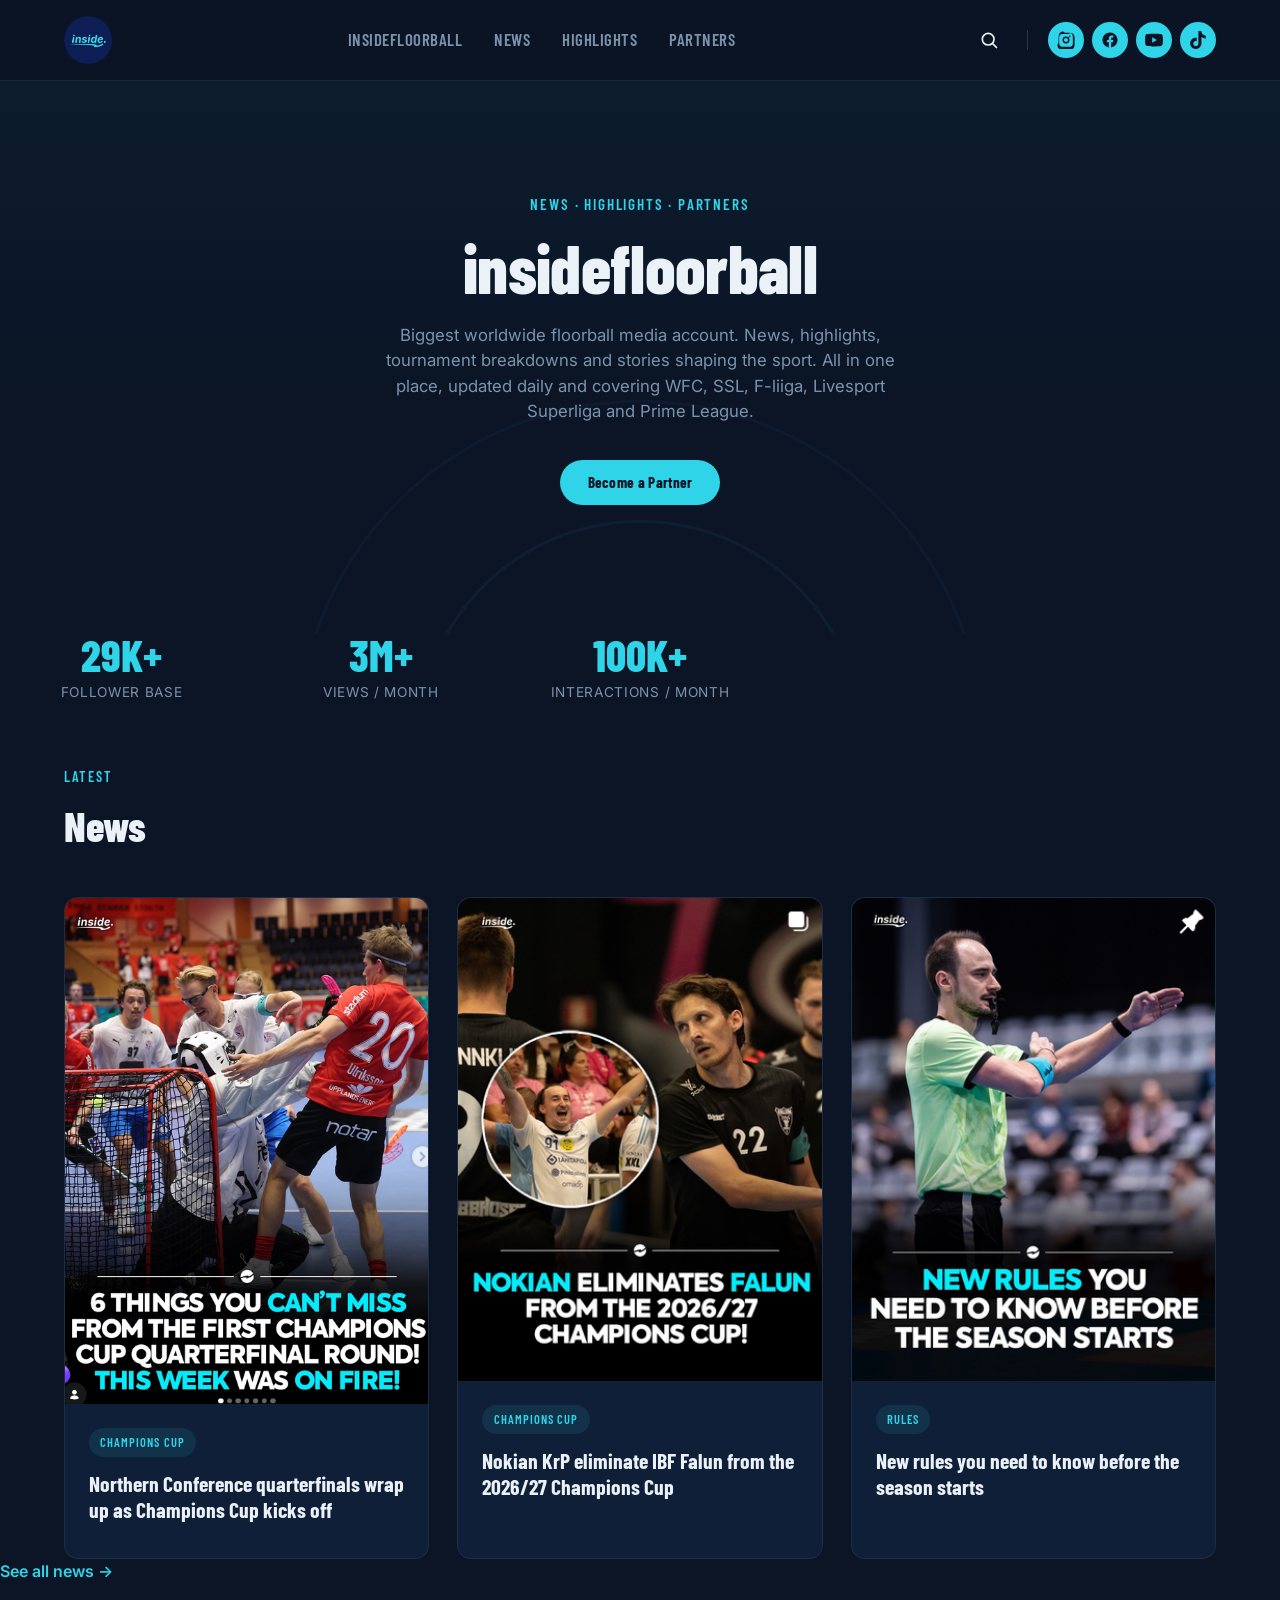
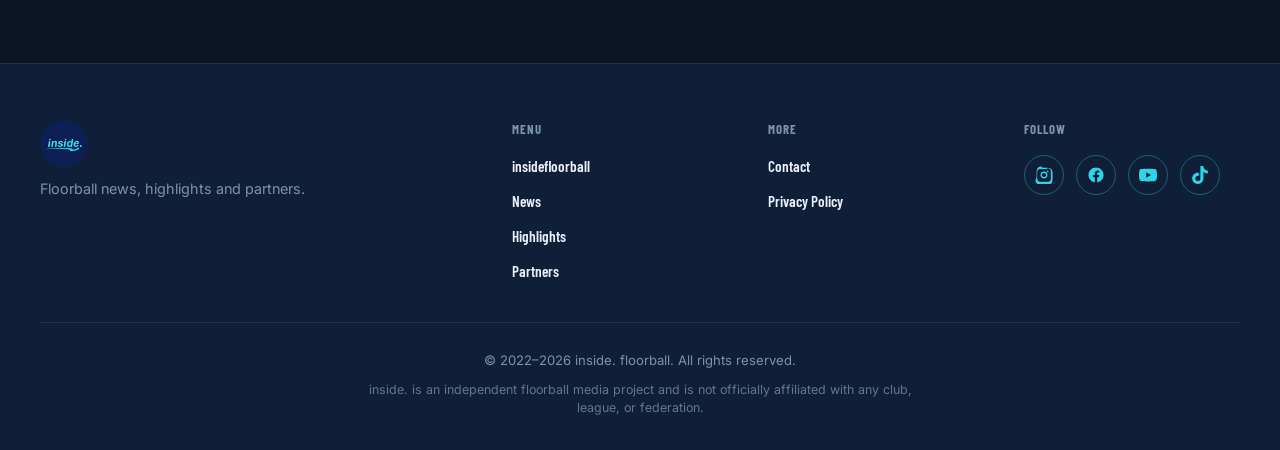
==== commit f6c086c8: "Update title and meta descriptions in index.html" ====
--- a/index.html
+++ b/index.html
@@ -11,20 +11,20 @@
   </script>
   <meta charset="UTF-8" />
   <meta name="viewport" content="width=device-width, initial-scale=1.0" />
-  <title>inside. | Floorball News, Highlights &amp; Events</title>
-  <meta name="description" content="Floorball news, match highlights, event calendar and tips — inside." />
+  <title>inside. | Floorball News, Highlights &amp; Partners</title>
+  <meta name="description" content="The biggest worldwide floorball media account. News, highlights, tournament breakdowns and stories shaping the sport — all in one place, updated daily." />
   <link rel="canonical" href="https://kacper374.github.io/Insidefloorball/" />
 
   <!-- Open Graph / social share preview -->
   <meta property="og:type" content="website" />
   <meta property="og:site_name" content="inside. floorball" />
-  <meta property="og:title" content="inside. | Floorball News, Highlights &amp; Events" />
-  <meta property="og:description" content="Floorball news, match highlights, event calendar and tips — inside." />
+  <meta property="og:title" content="inside. | Floorball News, Highlights &amp; Partners" />
+  <meta property="og:description" content="The biggest worldwide floorball media account. News, highlights, tournament breakdowns and stories shaping the sport — all in one place, updated daily." />
   <meta property="og:image" content="https://kacper374.github.io/Insidefloorball/favicon.png" />
   <meta property="og:url" content="https://kacper374.github.io/Insidefloorball/" />
   <meta name="twitter:card" content="summary_large_image" />
-  <meta name="twitter:title" content="inside. | Floorball News, Highlights &amp; Events" />
-  <meta name="twitter:description" content="Floorball news, match highlights, event calendar and tips — inside." />
+  <meta name="twitter:title" content="inside. | Floorball News, Highlights &amp; Partners" />
+  <meta name="twitter:description" content="The biggest worldwide floorball media account. News, highlights, tournament breakdowns and stories shaping the sport — all in one place, updated daily." />
   <meta name="twitter:image" content="https://kacper374.github.io/Insidefloorball/favicon.png" />
 
   <!-- Structured data: helps Google understand what this site/brand is -->
@@ -60,22 +60,19 @@
   <link rel="stylesheet" href="css/style.css" />
   <link rel="icon" type="image/png" href="favicon.png" />
 </head>
-<body>
+<body data-page="home">
 
   <header class="site-header">
     <nav class="navbar">
-      <a href="#" class="logo">
+      <a href="index.html" class="logo">
         <img src="favicon.png" alt="inside. logo" class="logo-img" />
       </a>
 
       <ul class="nav-links" id="navLinks">
-        <li><a href="#about">About</a></li>
-        <li><a href="#news">News</a></li>
-        <li><a href="#highlights">Highlights</a></li>
-        <li><a href="#calendar">Calendar</a></li>
-        <li><a href="#tips">Tips</a></li>
-        <li><a href="#partners">Partners</a></li>
-        <li><a href="#contact">Contact</a></li>
+        <li><a href="index.html" data-page="home">insidefloorball</a></li>
+        <li><a href="news.html" data-page="news">News</a></li>
+        <li><a href="highlights.html" data-page="highlights">Highlights</a></li>
+        <li><a href="partners.html" data-page="partners">Partners</a></li>
       </ul>
 
       <div class="nav-right">
@@ -109,52 +106,35 @@
 
   <main>
 
-    <section class="hero">
+    <section class="hero hero--tight">
       <div class="hero-pattern" aria-hidden="true"></div>
       <div class="hero-content">
-        <p class="hero-eyebrow">News · Highlights · Events · Tips</p>
+        <p class="hero-eyebrow">News · Highlights · Partners</p>
         <h1 class="hero-title">insidefloorball</h1>
         <p class="hero-text">
-          Match highlights, tournament calendars, rule breakdowns and the
-          stories shaping the sport — all in one place, updated as it happens.
+          Biggest worldwide floorball media account. News, highlights,
+          tournament breakdowns and stories shaping the sport. All in one
+          place, updated daily and covering WFC, SSL, F-liiga, Livesport
+          Superliga and Prime League.
         </p>
 
-        <a href="#news" class="hero-cta">See Latest News</a>
+        <a href="partners.html#partner-contact" class="hero-cta">Become a Partner</a>
       </div>
     </section>
 
-    <section id="about" class="about">
-      <div class="about-text">
-        <p class="section-eyebrow">About</p>
-        <h2 class="section-title">What is inside.?</h2>
-        <p class="about-desc">
-          inside. is a floorball media brand built for fans who want more
-          than just scores — daily news, match highlights, tournament
-          calendars and educational content, reaching a fast-growing
-          floorball community across Instagram, TikTok, YouTube and Facebook.
-        </p>
-      </div>
-
-      <div class="stats-grid">
+    <section class="stats-section">
+      <div class="stats-grid stats-grid--three">
         <div class="stat-item">
-          <span class="stat-number">17.5K</span>
-          <span class="stat-label">Instagram Followers</span>
+          <span class="stat-number">29K+</span>
+          <span class="stat-label">Follower Base</span>
         </div>
         <div class="stat-item">
-          <span class="stat-number">3.8K</span>
-          <span class="stat-label">Facebook Followers</span>
+          <span class="stat-number">3M+</span>
+          <span class="stat-label">Views / Month</span>
         </div>
         <div class="stat-item">
-          <span class="stat-number">4.9K</span>
-          <span class="stat-label">TikTok Followers</span>
-        </div>
-        <div class="stat-item">
-          <span class="stat-number">2.79K</span>
-          <span class="stat-label">YouTube Subscribers</span>
-        </div>
-        <div class="stat-item">
-          <span class="stat-number">914+</span>
-          <span class="stat-label">Videos Published</span>
+          <span class="stat-number">100K+</span>
+          <span class="stat-label">Interactions / Month</span>
         </div>
       </div>
     </section>
@@ -204,282 +184,9 @@
         </a>
 
       </div>
-    </section>
-
-    <section id="highlights" class="highlights">
-      <div class="section-header">
-        <p class="section-eyebrow">Watch</p>
-        <h2 class="section-title">Highlights</h2>
-      </div>
-
-      <div class="highlights-grid">
-
-        <article class="highlight-card">
-          <div class="highlight-thumb highlight-thumb--1">
-            <span class="play-button" aria-hidden="true">
-              <svg viewBox="0 0 24 24" width="22" height="22" fill="currentColor"><path d="M8 5v14l11-7z"/></svg>
-            </span>
-            <span class="duration-badge">4:12</span>
-          </div>
-          <div class="highlight-card-body">
-            <span class="news-tag">SSL</span>
-            <h3 class="news-title">SSL Recap 2025/26 — Round 1</h3>
-          </div>
-        </article>
-
-        <article class="highlight-card">
-          <div class="highlight-thumb highlight-thumb--2">
-            <span class="play-button" aria-hidden="true">
-              <svg viewBox="0 0 24 24" width="22" height="22" fill="currentColor"><path d="M8 5v14l11-7z"/></svg>
-            </span>
-            <span class="duration-badge">6:30</span>
-          </div>
-          <div class="highlight-card-body">
-            <span class="news-tag">WFC</span>
-            <h3 class="news-title">WFC 2024 — Best Goals</h3>
-          </div>
-        </article>
-
-        <article class="highlight-card">
-          <div class="highlight-thumb highlight-thumb--3">
-            <span class="play-button" aria-hidden="true">
-              <svg viewBox="0 0 24 24" width="22" height="22" fill="currentColor"><path d="M8 5v14l11-7z"/></svg>
-            </span>
-            <span class="duration-badge">3:45</span>
-          </div>
-          <div class="highlight-card-body">
-            <span class="news-tag">Extraliga</span>
-            <h3 class="news-title">Czech Extraliga — Opening Weekend</h3>
-          </div>
-        </article>
-
-        <article class="highlight-card">
-          <div class="highlight-thumb highlight-thumb--4">
-            <span class="play-button" aria-hidden="true">
-              <svg viewBox="0 0 24 24" width="22" height="22" fill="currentColor"><path d="M8 5v14l11-7z"/></svg>
-            </span>
-            <span class="duration-badge">5:02</span>
-          </div>
-          <div class="highlight-card-body">
-            <span class="news-tag">U19 WFC</span>
-            <h3 class="news-title">U19 WFC — Final Highlights</h3>
-          </div>
-        </article>
-
-      </div>
-    </section>
-
-    <section id="calendar" class="calendar">
-      <div class="section-header">
-        <p class="section-eyebrow">Mark your dates</p>
-        <h2 class="section-title">Calendar</h2>
-      </div>
-
-      <ol class="calendar-list">
-
-        <li class="calendar-item">
-          <div class="calendar-date">
-            <span class="calendar-month">SEP</span>
-            <span class="calendar-day">06</span>
-          </div>
-          <div class="calendar-info">
-            <h3 class="calendar-title">Czech Open 2026</h3>
-            <p class="calendar-desc">Season-opening international tournament in the Czech Republic.</p>
-          </div>
-        </li>
-
-        <li class="calendar-item">
-          <div class="calendar-date">
-            <span class="calendar-month">SEP</span>
-            <span class="calendar-day">19</span>
-          </div>
-          <div class="calendar-info">
-            <h3 class="calendar-title">Extraliga — Round 3</h3>
-            <p class="calendar-desc">Czech top-flight action continues across all twelve clubs.</p>
-          </div>
-        </li>
-
-        <li class="calendar-item">
-          <div class="calendar-date">
-            <span class="calendar-month">OCT</span>
-            <span class="calendar-day">10</span>
-          </div>
-          <div class="calendar-info">
-            <h3 class="calendar-title">U19 World Floorball Championship</h3>
-            <p class="calendar-desc">The next generation competes on the international stage.</p>
-          </div>
-        </li>
-
-        <li class="calendar-item">
-          <div class="calendar-date">
-            <span class="calendar-month">DEC</span>
-            <span class="calendar-day">02</span>
-          </div>
-          <div class="calendar-info">
-            <h3 class="calendar-title">WFC 2026 Draw</h3>
-            <p class="calendar-desc">Group stage draw for next year's World Floorball Championship.</p>
-          </div>
-        </li>
-
-      </ol>
-    </section>
-
-    <section id="tips" class="tips">
-      <div class="section-header">
-        <p class="section-eyebrow">Learn</p>
-        <h2 class="section-title">Tips</h2>
-      </div>
-
-      <div class="tips-accordion">
-
-        <div class="tip-item">
-          <button class="tip-header" aria-expanded="false">
-            <span class="tip-number">01</span>
-            <span class="tip-title">Master the low grip for quick release</span>
-            <span class="tip-icon" aria-hidden="true"></span>
-          </button>
-          <div class="tip-panel">
-            <p class="tip-desc">
-              A lower grip on the stick gives you a faster, more compact
-              shot — harder for goalkeepers to read and react to in time.
-            </p>
-          </div>
-        </div>
-
-        <div class="tip-item">
-          <button class="tip-header" aria-expanded="false">
-            <span class="tip-number">02</span>
-            <span class="tip-title">Communicate constantly on the floor</span>
-            <span class="tip-icon" aria-hidden="true"></span>
-          </button>
-          <div class="tip-panel">
-            <p class="tip-desc">
-              Calling for the ball, flagging switches and marking runs
-              out loud keeps the whole line in sync during fast play.
-            </p>
-          </div>
-        </div>
-
-        <div class="tip-item">
-          <button class="tip-header" aria-expanded="false">
-            <span class="tip-number">03</span>
-            <span class="tip-title">Line changes can win games</span>
-            <span class="tip-icon" aria-hidden="true"></span>
-          </button>
-          <div class="tip-panel">
-            <p class="tip-desc">
-              Smart substitution timing keeps legs fresh and lets you
-              exploit a tired opposing line late in each period.
-            </p>
-          </div>
-        </div>
-
-        <div class="tip-item">
-          <button class="tip-header" aria-expanded="false">
-            <span class="tip-number">04</span>
-            <span class="tip-title">Read the game, not just the ball</span>
-            <span class="tip-icon" aria-hidden="true"></span>
-          </button>
-          <div class="tip-panel">
-            <p class="tip-desc">
-              Watching player positioning and space instead of only the
-              ball helps you anticipate plays a full step earlier.
-            </p>
-          </div>
-        </div>
-
-        <div class="tip-item">
-          <button class="tip-header" aria-expanded="false">
-            <span class="tip-number">05</span>
-            <span class="tip-title">Recovery matters as much as training</span>
-            <span class="tip-icon" aria-hidden="true"></span>
-          </button>
-          <div class="tip-panel">
-            <p class="tip-desc">
-              Sleep, stretching and rest days aren't optional extras —
-              they're what let your training actually translate into form.
-            </p>
-          </div>
-        </div>
-
-      </div>
-    </section>
-
-    <section id="partners" class="partners">
-      <div class="section-header">
-        <p class="section-eyebrow">Trusted by</p>
-        <h2 class="section-title">Partners</h2>
-      </div>
-
-      <div class="partners-grid">
-
-        <a href="https://www.floorballshop.com" target="_blank" rel="noopener" class="partner-card">
-          <div class="partner-logo-box">
-            <img src="images/partners/floorballshop.png" alt="floorballshop.com logo" class="partner-logo" />
-          </div>
-          <span class="partner-tag">Main Partner</span>
-        </a>
-
-        <a href="https://www.instagram.com/ceskyflorbal" target="_blank" rel="noopener" class="partner-card">
-          <div class="partner-logo-box">
-            <img src="images/partners/ceskyflorbal.png" alt="Český florbal logo" class="partner-logo" />
-          </div>
-          <span class="partner-tag">Federation Partner</span>
-        </a>
-
-      </div>
-    </section>
-
-    <section id="contact" class="contact">
-      <div class="section-header">
-        <p class="section-eyebrow">Get in touch</p>
-        <h2 class="section-title">Contact Us</h2>
-      </div>
-
-      <div class="contact-card">
-
-        <form
-          class="contact-form"
-          action="https://formspree.io/f/xppzyjgv"
-          method="POST"
-        >
-          <label class="contact-label" for="contactName">Your Name</label>
-          <input class="contact-input" type="text" id="contactName" name="name" required />
-
-          <label class="contact-label" for="contactEmail">Email</label>
-          <input class="contact-input" type="email" id="contactEmail" name="email" required />
-
-          <label class="contact-label" for="contactMessage">Message</label>
-          <textarea class="contact-input contact-textarea" id="contactMessage" name="message" rows="5" required></textarea>
-
-          <button type="submit" class="contact-submit">Send</button>
-
-          <p class="contact-consent">
-            By submitting this form, you agree to the processing of your
-            data as described in our <a href="privacy-policy.html">Privacy Policy</a>.
-          </p>
-        </form>
-
-        <div class="contact-info">
-          <p class="contact-info-title">inside. floorball</p>
-          <a href="mailto:inside.floorball@gmail.com" class="contact-email">inside.floorball@gmail.com</a>
-
-          <div class="contact-socials">
-            <a href="https://www.instagram.com/insidefloorball" target="_blank" rel="noopener" class="social-icon" aria-label="Instagram">
-              <svg viewBox="0 0 24 24" width="20" height="20" fill="currentColor"><path d="M12 2.2c3.2 0 3.6 0 4.8.07 1.2.06 2.1.26 2.8.55.8.3 1.4.7 2 1.3.6.6 1 1.2 1.3 2 .3.7.5 1.6.5 2.8.1 1.2.1 1.6.1 4.8s0 3.6-.1 4.8c-.1 1.2-.3 2.1-.5 2.8-.3.8-.7 1.4-1.3 2-.6.6-1.2 1-2 1.3-.7.3-1.6.5-2.8.5-1.2.1-1.6.1-4.8.1s-3.6 0-4.8-.1c-1.2-.1-2.1-.3-2.8-.5-.8-.3-1.4-.7-2-1.3-.6-.6-1-1.2-1.3-2-.3-.7-.5-1.6-.5-2.8C2.1 15.6 2.1 15.2 2.1 12s0-3.6.1-4.8c.1-1.2.3-2.1.5-2.8.3-.8.7-1.4 1.3-2 .6-.6 1.2-1 2-1.3.7-.3 1.6-.5 2.8-.5C8.4 2.2 8.8 2.2 12 2.2zm0 1.8c-3.1 0-3.5 0-4.7.07-1 .05-1.6.2-2 .35-.5.2-.8.4-1.2.8-.4.4-.6.7-.8 1.2-.15.4-.3 1-.35 2C2.9 8.5 2.9 8.9 2.9 12s0 3.5.07 4.7c.05 1 .2 1.6.35 2 .2.5.4.8.8 1.2.4.4.7.6 1.2.8.4.15 1 .3 2 .35 1.2.07 1.6.07 4.7.07s3.5 0 4.7-.07c1-.05 1.6-.2 2-.35.5-.2.8-.4 1.2-.8.4-.4.6-.7.8-1.2.15-.4.3-1 .35-2 .07-1.2.07-1.6.07-4.7s0-3.5-.07-4.7c-.05-1-.2-1.6-.35-2-.2-.5-.4-.8-.8-1.2-.4-.4-.7-.6-1.2-.8-.4-.15-1-.3-2-.35C15.5 4 15.1 4 12 4zm0 3.4a4.6 4.6 0 1 1 0 9.2 4.6 4.6 0 0 1 0-9.2zm0 1.8a2.8 2.8 0 1 0 0 5.6 2.8 2.8 0 0 0 0-5.6zm5.9-2a1.08 1.08 0 1 1-2.16 0 1.08 1.08 0 0 1 2.16 0z"/></svg>
-            </a>
-            <a href="https://www.facebook.com/profile.php?id=61571991334527" target="_blank" rel="noopener" class="social-icon" aria-label="Facebook">
-              <svg viewBox="0 0 24 24" width="20" height="20" fill="currentColor"><path d="M22 12c0-5.52-4.48-10-10-10S2 6.48 2 12c0 4.99 3.66 9.13 8.44 9.88v-6.99H7.9V12h2.54V9.8c0-2.5 1.49-3.89 3.77-3.89 1.09 0 2.24.2 2.24.2v2.46h-1.26c-1.24 0-1.63.77-1.63 1.56V12h2.78l-.45 2.89h-2.33v6.99C18.34 21.13 22 16.99 22 12z"/></svg>
-            </a>
-            <a href="https://www.youtube.com/@inside.floorball" target="_blank" rel="noopener" class="social-icon" aria-label="YouTube">
-              <svg viewBox="0 0 24 24" width="20" height="20" fill="currentColor"><path d="M23.5 6.2a3.02 3.02 0 0 0-2.12-2.14C19.5 3.5 12 3.5 12 3.5s-7.5 0-9.38.56A3.02 3.02 0 0 0 .5 6.2 31.6 31.6 0 0 0 0 12a31.6 31.6 0 0 0 .5 5.8 3.02 3.02 0 0 0 2.12 2.14C4.5 20.5 12 20.5 12 20.5s7.5 0 9.38-.56a3.02 3.02 0 0 0 2.12-2.14A31.6 31.6 0 0 0 24 12a31.6 31.6 0 0 0-.5-5.8zM9.6 15.6V8.4L15.8 12l-6.2 3.6z"/></svg>
-            </a>
-          <a href="https://www.tiktok.com/@inside.floorball" target="_blank" rel="noopener" class="social-icon" aria-label="TikTok">
-            <svg viewBox="0 0 24 24" width="20" height="20" fill="currentColor"><path d="M12.525.02c1.31-.02 2.61-.01 3.91-.02.08 1.53.63 3.09 1.75 4.17 1.12 1.11 2.7 1.62 4.24 1.79v4.03c-1.44-.05-2.89-.35-4.2-.97-.57-.26-1.1-.59-1.62-.93-.01 2.92.01 5.84-.02 8.75-.08 1.4-.54 2.79-1.35 3.94-1.31 1.92-3.58 3.17-5.91 3.21-1.43.08-2.86-.31-4.08-1.03-2.02-1.19-3.44-3.37-3.65-5.71-.02-.5-.03-1-.01-1.49.18-1.9 1.12-3.72 2.58-4.96 1.66-1.44 3.98-2.13 6.15-1.72.02 1.48-.04 2.96-.04 4.44-.99-.32-2.15-.23-3.02.37-.63.41-1.11 1.04-1.36 1.75-.21.51-.15 1.07-.14 1.61.24 1.64 1.82 3.02 3.5 2.87 1.12-.01 2.19-.66 2.77-1.61.19-.33.4-.67.41-1.06.1-1.79.06-3.57.07-5.36.01-4.03-.01-8.05.02-12.07z"/></svg>
-          </a>
-          </div>
-        </div>
-
+
+      <div class="section-more">
+        <a href="news.html" class="news-link">See all news →</a>
       </div>
     </section>
 
@@ -489,28 +196,26 @@
     <div class="footer-inner">
 
       <div class="footer-brand">
-        <a href="#" class="logo">
+        <a href="index.html" class="logo">
         <img src="favicon.png" alt="inside. logo" class="logo-img" />
       </a>
-        <p class="footer-tagline">Floorball news, highlights, events and tips.</p>
+        <p class="footer-tagline">Floorball news, highlights and partners.</p>
       </div>
 
       <div class="footer-col">
         <p class="footer-col-title">Menu</p>
         <ul class="footer-links">
-          <li><a href="#about">About</a></li>
-          <li><a href="#news">News</a></li>
-          <li><a href="#highlights">Highlights</a></li>
-          <li><a href="#calendar">Calendar</a></li>
-          <li><a href="#tips">Tips</a></li>
+          <li><a href="index.html">insidefloorball</a></li>
+          <li><a href="news.html">News</a></li>
+          <li><a href="highlights.html">Highlights</a></li>
+          <li><a href="partners.html">Partners</a></li>
         </ul>
       </div>
 
       <div class="footer-col">
         <p class="footer-col-title">More</p>
         <ul class="footer-links">
-          <li><a href="#partners">Partners</a></li>
-          <li><a href="#contact">Contact</a></li>
+          <li><a href="partners.html#partner-contact">Contact</a></li>
           <li><a href="privacy-policy.html">Privacy Policy</a></li>
         </ul>
       </div>
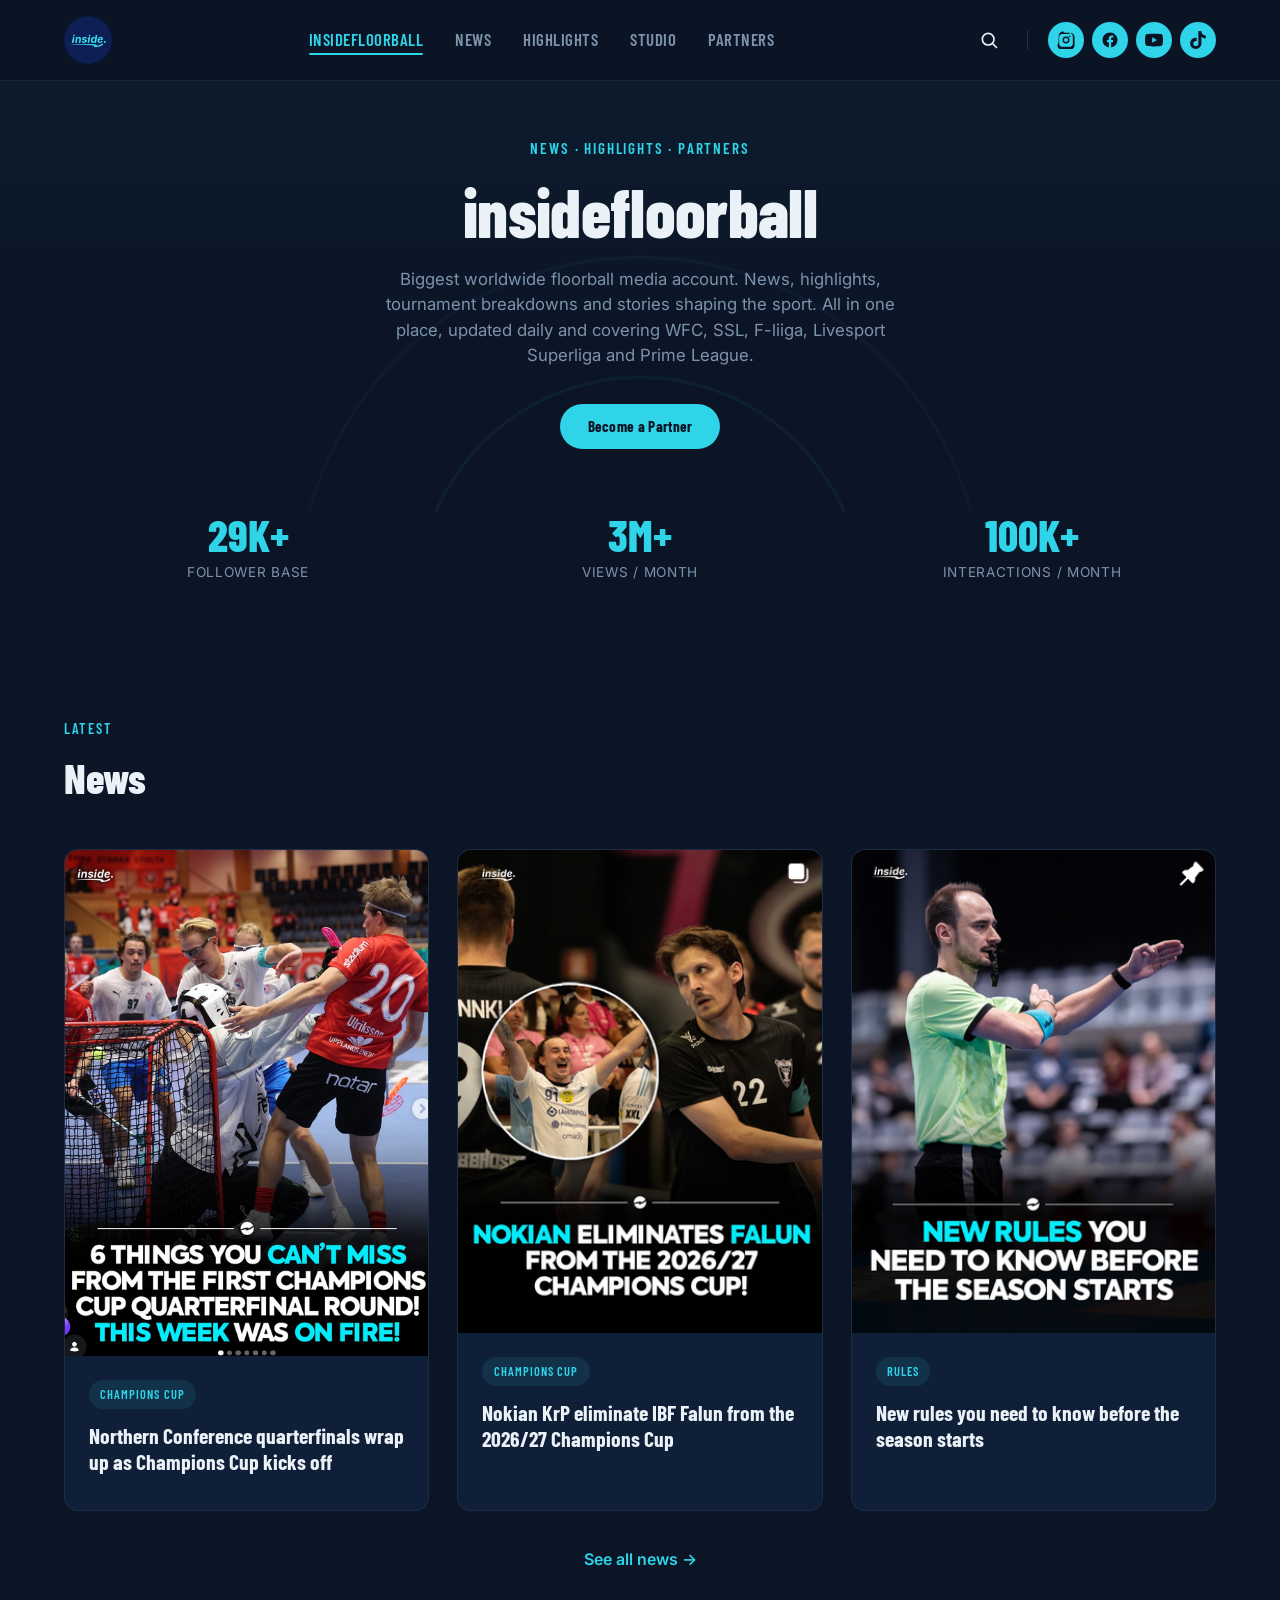
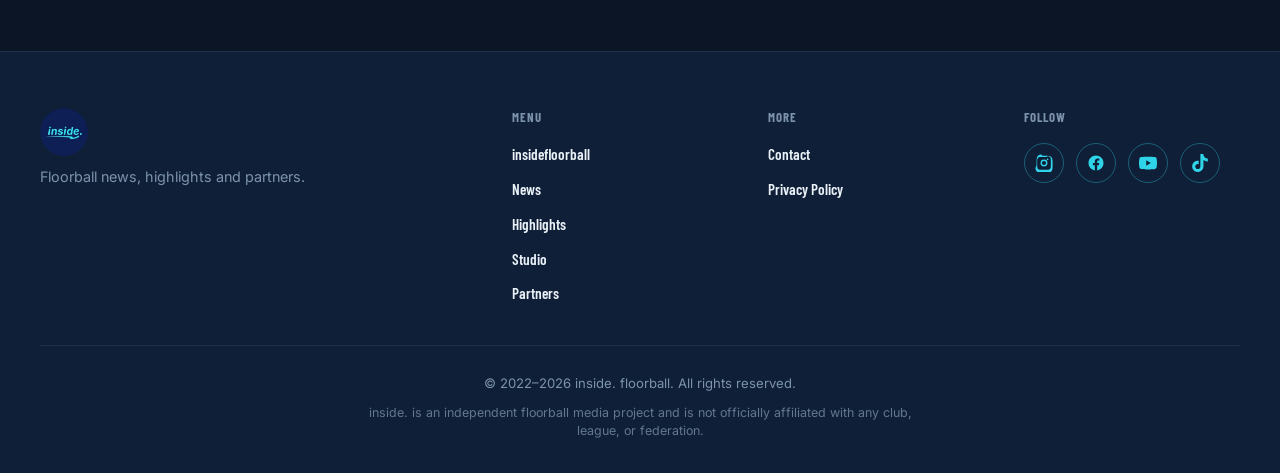
==== commit 696172a9: "Update canonical and Open Graph URLs" ====
--- a/index.html
+++ b/index.html
@@ -13,19 +13,19 @@
   <meta name="viewport" content="width=device-width, initial-scale=1.0" />
   <title>inside. | Floorball News, Highlights &amp; Partners</title>
   <meta name="description" content="The biggest worldwide floorball media account. News, highlights, tournament breakdowns and stories shaping the sport — all in one place, updated daily." />
-  <link rel="canonical" href="https://kacper374.github.io/Insidefloorball/" />
+  <link rel="canonical" href="https://insidefloorball.com/" />
 
   <!-- Open Graph / social share preview -->
   <meta property="og:type" content="website" />
   <meta property="og:site_name" content="inside. floorball" />
   <meta property="og:title" content="inside. | Floorball News, Highlights &amp; Partners" />
   <meta property="og:description" content="The biggest worldwide floorball media account. News, highlights, tournament breakdowns and stories shaping the sport — all in one place, updated daily." />
-  <meta property="og:image" content="https://kacper374.github.io/Insidefloorball/favicon.png" />
-  <meta property="og:url" content="https://kacper374.github.io/Insidefloorball/" />
+  <meta property="og:image" content="https://insidefloorball.com/favicon.png" />
+  <meta property="og:url" content="https://insidefloorball.com/" />
   <meta name="twitter:card" content="summary_large_image" />
   <meta name="twitter:title" content="inside. | Floorball News, Highlights &amp; Partners" />
   <meta name="twitter:description" content="The biggest worldwide floorball media account. News, highlights, tournament breakdowns and stories shaping the sport — all in one place, updated daily." />
-  <meta name="twitter:image" content="https://kacper374.github.io/Insidefloorball/favicon.png" />
+  <meta name="twitter:image" content="https://insidefloorball.com/favicon.png" />
 
   <!-- Structured data: helps Google understand what this site/brand is -->
   <script type="application/ld+json">
@@ -33,7 +33,7 @@
     "@context": "https://schema.org",
     "@type": "WebSite",
     "name": "inside. floorball",
-    "url": "https://kacper374.github.io/Insidefloorball/"
+    "url": "https://insidefloorball.com/"
   }
   </script>
   <script type="application/ld+json">
@@ -41,8 +41,8 @@
     "@context": "https://schema.org",
     "@type": "Organization",
     "name": "inside. floorball",
-    "url": "https://kacper374.github.io/Insidefloorball/",
-    "logo": "https://kacper374.github.io/Insidefloorball/favicon.png",
+    "url": "https://insidefloorball.com/",
+    "logo": "https://insidefloorball.com/favicon.png",
     "sameAs": [
       "https://www.instagram.com/insidefloorball",
       "https://www.facebook.com/profile.php?id=61571991334527",
@@ -72,6 +72,7 @@
         <li><a href="index.html" data-page="home">insidefloorball</a></li>
         <li><a href="news.html" data-page="news">News</a></li>
         <li><a href="highlights.html" data-page="highlights">Highlights</a></li>
+        <li><a href="studio.html" data-page="studio">Studio</a></li>
         <li><a href="partners.html" data-page="partners">Partners</a></li>
       </ul>
 
@@ -208,6 +209,7 @@
           <li><a href="index.html">insidefloorball</a></li>
           <li><a href="news.html">News</a></li>
           <li><a href="highlights.html">Highlights</a></li>
+          <li><a href="studio.html">Studio</a></li>
           <li><a href="partners.html">Partners</a></li>
         </ul>
       </div>
--- a/css/style.css
+++ b/css/style.css
@@ -527,11 +527,7 @@
 }
 
 .highlight-card-body {
-  padding: 1.25rem 1.5rem 1.5rem;
-}
-
-.highlight-card-body .news-title {
-  margin-bottom: 0;
+  padding: 0.85rem 1.1rem;
 }
 
 @media (min-width: 600px) {
@@ -1933,3 +1929,340 @@
     max-height: 40px;
   }
 }
+
+/* =========================================
+   18. HOMEPAGE RESTRUCTURE (Sep 2026 update)
+   Tighter hero, 3-stat summary, "see all news" link,
+   news page with calendar sidebar, highlights reels/best-goals,
+   dedicated partners page.
+   ========================================= */
+
+/* Tighter hero so the page content sits closer to the navbar */
+.hero--tight {
+  padding: 2.75rem 1.5rem 3rem;
+}
+
+@media (min-width: 768px) {
+  .hero--tight {
+    padding: 3.5rem 1.5rem 4rem;
+  }
+}
+
+.highlight-thumb {
+  background-size: cover;
+  background-position: center;
+  cursor: pointer;
+}
+
+/* Odtwarzacz YouTube wstawiany po kliknięciu ma wypełnić całą miniaturkę */
+.highlight-thumb iframe {
+  position: absolute;
+  inset: 0;
+  width: 100%;
+  height: 100%;
+  border: 0;
+}
+
+/* Homepage stats band (no About text anymore, just the numbers) */
+.stats-section {
+  max-width: var(--max-width);
+  margin: 0 auto;
+  padding: 0 1.5rem 4.5rem;
+}
+
+.stats-grid--three {
+  grid-template-columns: repeat(3, 1fr);
+  gap: 1.25rem 0.75rem;
+}
+
+@media (max-width: 420px) {
+  .stats-grid--three {
+    gap: 1rem 0.4rem;
+  }
+
+  .stats-grid--three .stat-label {
+    font-size: 0.72rem;
+    letter-spacing: 0.02em;
+  }
+}
+
+.stats-grid--three .stat-item:last-child {
+  grid-column: auto;
+}
+
+@media (min-width: 600px) {
+  .stats-grid--three {
+    gap: 1.5rem;
+  }
+}
+
+.section-more {
+  max-width: var(--max-width);
+  margin: 2.25rem auto 0;
+  padding: 0 1.5rem;
+  text-align: center;
+}
+
+/* News page: calendar sidebar + article grid */
+.news-page-layout {
+  max-width: var(--max-width);
+  margin: 0 auto;
+  padding: 0 1.5rem;
+  display: grid;
+  grid-template-columns: 1fr;
+  gap: 2.5rem;
+  align-items: start;
+}
+
+@media (min-width: 900px) {
+  .news-page-layout {
+    grid-template-columns: 260px 1fr;
+  }
+}
+
+.news-page-layout .news-grid {
+  padding: 0;
+  grid-template-columns: 1fr;
+}
+
+@media (min-width: 640px) {
+  .news-page-layout .news-grid {
+    grid-template-columns: repeat(2, 1fr);
+  }
+}
+
+.calendar-sidebar {
+  background-color: var(--color-bg-card);
+  border: 1px solid rgba(124, 147, 172, 0.15);
+  border-radius: 14px;
+  padding: 1.5rem 1.25rem;
+}
+
+@media (min-width: 900px) {
+  .calendar-sidebar {
+    position: sticky;
+    top: 90px;
+  }
+}
+
+.calendar-sidebar-title {
+  font-family: var(--font-display);
+  font-weight: 800;
+  font-size: 1.3rem;
+  margin-bottom: 0.4rem;
+}
+
+.calendar-sidebar-note {
+  font-size: 0.82rem;
+  color: var(--color-text-muted);
+  margin-bottom: 1.25rem;
+  line-height: 1.5;
+}
+
+.calendar-sidebar-note a {
+  color: var(--color-accent);
+}
+
+/* Kalendarz w formie osi czasu (timeline) - pionowa linia łącząca
+   kolejne wydarzenia, sama data + tytuł, bez opisów */
+.calendar-timeline {
+  list-style: none;
+  margin: 0;
+  padding: 0;
+}
+
+.tl-item {
+  position: relative;
+  padding-bottom: 1.4rem;
+}
+
+.tl-item--last {
+  padding-bottom: 0;
+}
+
+.tl-link {
+  display: flex;
+  gap: 0.75rem;
+  text-decoration: none;
+  color: inherit;
+}
+
+.tl-marker {
+  position: relative;
+  flex: 0 0 10px;
+  width: 10px;
+  display: flex;
+  justify-content: center;
+}
+
+.tl-dot {
+  position: relative;
+  z-index: 1;
+  margin-top: 0.3rem;
+  width: 9px;
+  height: 9px;
+  border-radius: 50%;
+  background-color: var(--color-accent);
+  box-shadow: 0 0 0 3px var(--color-bg-card);
+  transition: transform 0.2s ease;
+}
+
+.tl-item:not(.tl-item--last) .tl-marker::after {
+  content: '';
+  position: absolute;
+  top: 1rem;
+  bottom: -1.4rem;
+  left: 50%;
+  width: 2px;
+  transform: translateX(-50%);
+  background-color: rgba(47, 212, 232, 0.2);
+}
+
+.tl-body {
+  display: flex;
+  flex-direction: column;
+  gap: 0.2rem;
+  padding-top: 0.05rem;
+}
+
+.tl-date {
+  font-family: var(--font-display);
+  font-weight: 800;
+  font-size: 0.85rem;
+  letter-spacing: 0.03em;
+  color: var(--color-accent);
+  text-transform: uppercase;
+}
+
+.tl-date em {
+  font-style: normal;
+  font-weight: 600;
+  font-size: 0.72rem;
+  color: var(--color-text-muted);
+  margin-left: 0.3rem;
+}
+
+.tl-title {
+  font-size: 0.92rem;
+  font-weight: 600;
+  line-height: 1.3;
+  color: var(--color-text);
+  transition: color 0.2s ease;
+}
+
+.tl-link:hover .tl-title,
+.tl-link:focus-visible .tl-title {
+  color: var(--color-accent);
+}
+
+.tl-link:hover .tl-dot,
+.tl-link:focus-visible .tl-dot {
+  transform: scale(1.3);
+}
+
+/* Highlights page: Instagram reels grid */
+.reels-grid {
+  max-width: var(--max-width);
+  margin: 0 auto;
+  padding: 0 1.5rem;
+  display: grid;
+  grid-template-columns: 1fr;
+  gap: 1.75rem;
+  justify-items: center;
+}
+
+@media (min-width: 640px) {
+  .reels-grid {
+    grid-template-columns: repeat(2, 1fr);
+  }
+}
+
+@media (min-width: 900px) {
+  .reels-grid {
+    grid-template-columns: repeat(3, 1fr);
+  }
+}
+
+.reels-grid .instagram-media {
+  margin: 0 auto !important;
+  max-width: 100% !important;
+}
+
+.highlights-subhead {
+  max-width: var(--max-width);
+  margin: 5rem auto 2.5rem;
+  padding: 0 1.5rem;
+}
+
+.highlights-note {
+  max-width: var(--max-width);
+  margin: 0 auto 2.5rem;
+  padding: 0 1.5rem;
+  font-size: 0.9rem;
+  color: var(--color-text-muted);
+}
+
+/* Partners page */
+.partners-page-note {
+  max-width: var(--max-width);
+  margin: -1.5rem auto 3rem;
+  padding: 0 1.5rem;
+  color: var(--color-text-muted);
+  font-size: 1rem;
+}
+
+.partner-contact-intro {
+  max-width: var(--max-width);
+  margin: 0 auto 2rem;
+  padding: 0 1.5rem;
+}
+
+/* Branded frame around each native Instagram reel embed */
+.reel-card {
+  width: 100%;
+  max-width: 340px;
+  margin: 0 auto;
+  border-radius: 16px;
+  overflow: hidden;
+  border: 1px solid rgba(124, 147, 172, 0.18);
+  background-color: var(--color-bg-card);
+  box-shadow: 0 6px 18px rgba(0, 0, 0, 0.12);
+  display: flex;
+  flex-direction: column;
+}
+
+.reel-card .instagram-media {
+  border-radius: 0 !important;
+  border: 0 !important;
+}
+
+/* Share row under each reel, reusing the same look as the article share
+   buttons, just tighter to fit under a narrow reel card. */
+/* Wiersz udostępniania pod każdym reelsem - mniejsze przyciski obok siebie,
+   ciasno pod belką Instagrama, zamiast dużych, rozciągniętych na całą szerokość */
+.reel-card .article-share {
+  margin-top: 0;
+  padding: 0.85rem 1rem 1rem;
+  border-top: 1px solid rgba(124, 147, 172, 0.15);
+}
+
+.reel-card .article-share-label {
+  display: none;
+}
+
+.reel-card .article-share-buttons {
+  justify-content: center;
+  flex-wrap: nowrap;
+  gap: 0.5rem;
+}
+
+.reel-card .share-btn {
+  padding: 0.4rem 0.75rem;
+  font-size: 0.78rem;
+  gap: 0.35rem;
+}
+
+.reel-card .share-btn svg {
+  width: 14px;
+  height: 14px;
+}
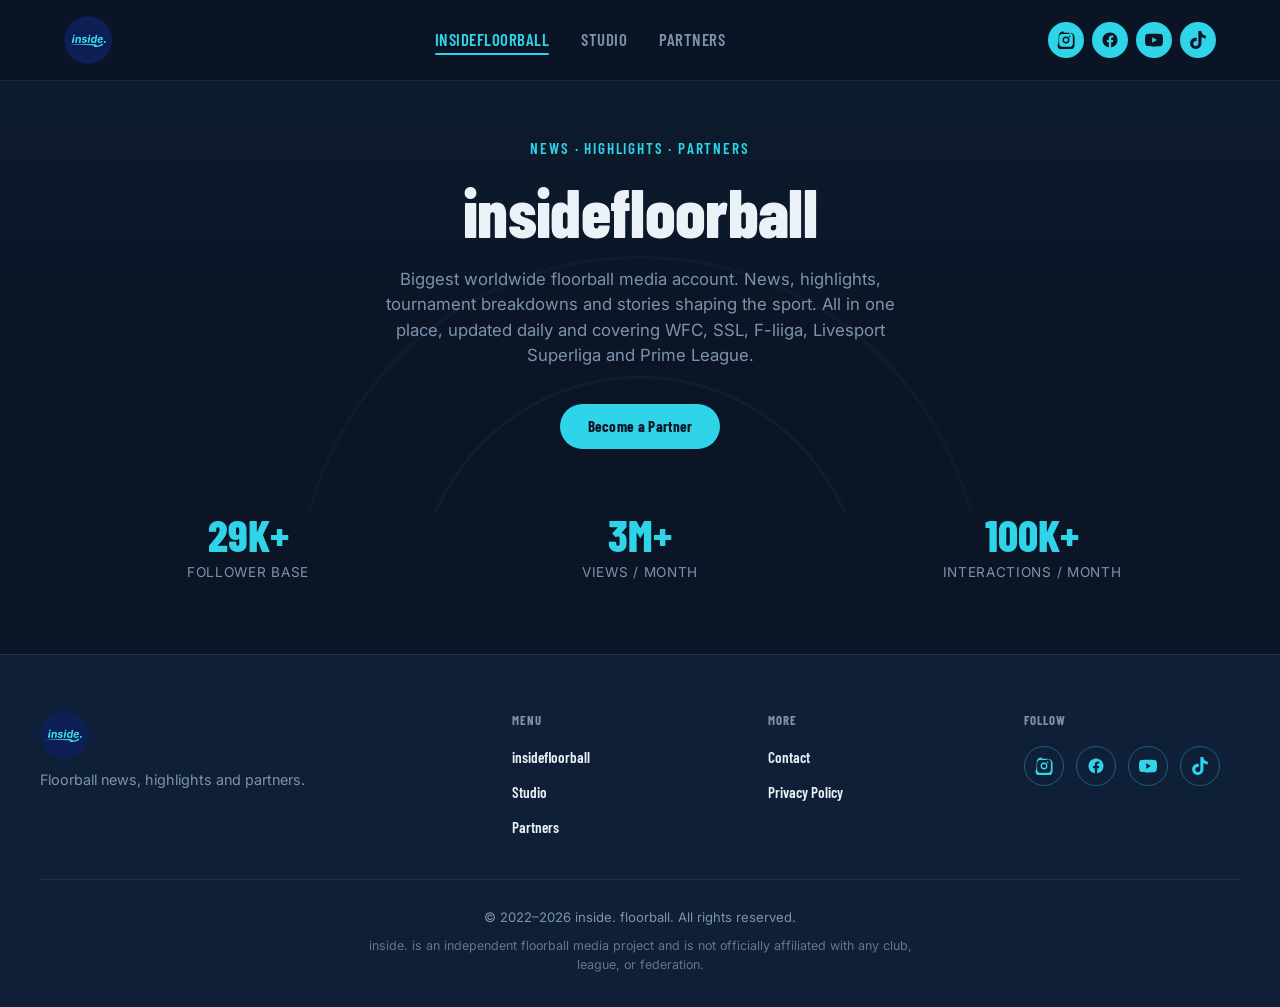
==== commit 49348132: "Remove news and highlights links from index.html Removed news and highlights sections from the navig" ====
--- a/index.html
+++ b/index.html
@@ -70,17 +70,11 @@
 
       <ul class="nav-links" id="navLinks">
         <li><a href="index.html" data-page="home">insidefloorball</a></li>
-        <li><a href="news.html" data-page="news">News</a></li>
-        <li><a href="highlights.html" data-page="highlights">Highlights</a></li>
         <li><a href="studio.html" data-page="studio">Studio</a></li>
         <li><a href="partners.html" data-page="partners">Partners</a></li>
       </ul>
 
       <div class="nav-right">
-        <button class="nav-search-btn" id="navSearchBtn" data-search-trigger aria-label="Search">
-          <svg viewBox="0 0 24 24" width="20" height="20" fill="none" stroke="currentColor" stroke-width="2" stroke-linecap="round" stroke-linejoin="round"><circle cx="11" cy="11" r="7"></circle><line x1="21" y1="21" x2="16.65" y2="16.65"></line></svg>
-        </button>
-        <span class="nav-divider" aria-hidden="true"></span>
         <div class="nav-socials">
           <a href="https://www.instagram.com/insidefloorball" target="_blank" rel="noopener" class="nav-social-icon" aria-label="Instagram">
             <svg viewBox="0 0 24 24" width="18" height="18" fill="currentColor"><path d="M12 2.2c3.2 0 3.6 0 4.8.07 1.2.06 2.1.26 2.8.55.8.3 1.4.7 2 1.3.6.6 1 1.2 1.3 2 .3.7.5 1.6.5 2.8.1 1.2.1 1.6.1 4.8s0 3.6-.1 4.8c-.1 1.2-.3 2.1-.5 2.8-.3.8-.7 1.4-1.3 2-.6.6-1.2 1-2 1.3-.7.3-1.6.5-2.8.5-1.2.1-1.6.1-4.8.1s-3.6 0-4.8-.1c-1.2-.1-2.1-.3-2.8-.5-.8-.3-1.4-.7-2-1.3-.6-.6-1-1.2-1.3-2-.3-.7-.5-1.6-.5-2.8C2.1 15.6 2.1 15.2 2.1 12s0-3.6.1-4.8c.1-1.2.3-2.1.5-2.8.3-.8.7-1.4 1.3-2 .6-.6 1.2-1 2-1.3.7-.3 1.6-.5 2.8-.5C8.4 2.2 8.8 2.2 12 2.2zm0 1.8c-3.1 0-3.5 0-4.7.07-1 .05-1.6.2-2 .35-.5.2-.8.4-1.2.8-.4.4-.6.7-.8 1.2-.15.4-.3 1-.35 2C2.9 8.5 2.9 8.9 2.9 12s0 3.5.07 4.7c.05 1 .2 1.6.35 2 .2.5.4.8.8 1.2.4.4.7.6 1.2.8.4.15 1 .3 2 .35 1.2.07 1.6.07 4.7.07s3.5 0 4.7-.07c1-.05 1.6-.2 2-.35.5-.2.8-.4 1.2-.8.4-.4.6-.7.8-1.2.15-.4.3-1 .35-2 .07-1.2.07-1.6.07-4.7s0-3.5-.07-4.7c-.05-1-.2-1.6-.35-2-.2-.5-.4-.8-.8-1.2-.4-.4-.7-.6-1.2-.8-.4-.15-1-.3-2-.35C15.5 4 15.1 4 12 4zm0 3.4a4.6 4.6 0 1 1 0 9.2 4.6 4.6 0 0 1 0-9.2zm0 1.8a2.8 2.8 0 1 0 0 5.6 2.8 2.8 0 0 0 0-5.6zm5.9-2a1.08 1.08 0 1 1-2.16 0 1.08 1.08 0 0 1 2.16 0z"/></svg>
@@ -140,57 +134,6 @@
       </div>
     </section>
 
-    <section id="news" class="news">
-      <div class="section-header">
-        <p class="section-eyebrow">Latest</p>
-        <h2 class="section-title">News</h2>
-      </div>
-
-      <div class="news-grid">
-
-        <a href="news/article-1.html" class="news-card">
-          <img
-            src="images/news/article-1/slide-1.png"
-            alt="Northern Conference quarterfinals wrap up as Champions Cup kicks off"
-            class="news-thumb"
-          />
-          <div class="news-card-body">
-            <span class="news-tag">Champions Cup</span>
-            <h3 class="news-title">Northern Conference quarterfinals wrap up as Champions Cup kicks off</h3>
-          </div>
-        </a>
-
-        <a href="news/article-2.html" class="news-card">
-          <img
-            src="images/news/nokian-falun.png"
-            alt="Nokian KrP eliminate IBF Falun from the 2026/27 Champions Cup"
-            class="news-thumb"
-          />
-          <div class="news-card-body">
-            <span class="news-tag">Champions Cup</span>
-            <h3 class="news-title">Nokian KrP eliminate IBF Falun from the 2026/27 Champions Cup</h3>
-          </div>
-        </a>
-
-        <a href="news/article-3.html" class="news-card">
-          <img
-            src="images/news/new-rules.png"
-            alt="New rules you need to know before the season starts"
-            class="news-thumb"
-          />
-          <div class="news-card-body">
-            <span class="news-tag">Rules</span>
-            <h3 class="news-title">New rules you need to know before the season starts</h3>
-          </div>
-        </a>
-
-      </div>
-
-      <div class="section-more">
-        <a href="news.html" class="news-link">See all news →</a>
-      </div>
-    </section>
-
   </main>
 
   <footer class="site-footer">
@@ -207,8 +150,6 @@
         <p class="footer-col-title">Menu</p>
         <ul class="footer-links">
           <li><a href="index.html">insidefloorball</a></li>
-          <li><a href="news.html">News</a></li>
-          <li><a href="highlights.html">Highlights</a></li>
           <li><a href="studio.html">Studio</a></li>
           <li><a href="partners.html">Partners</a></li>
         </ul>
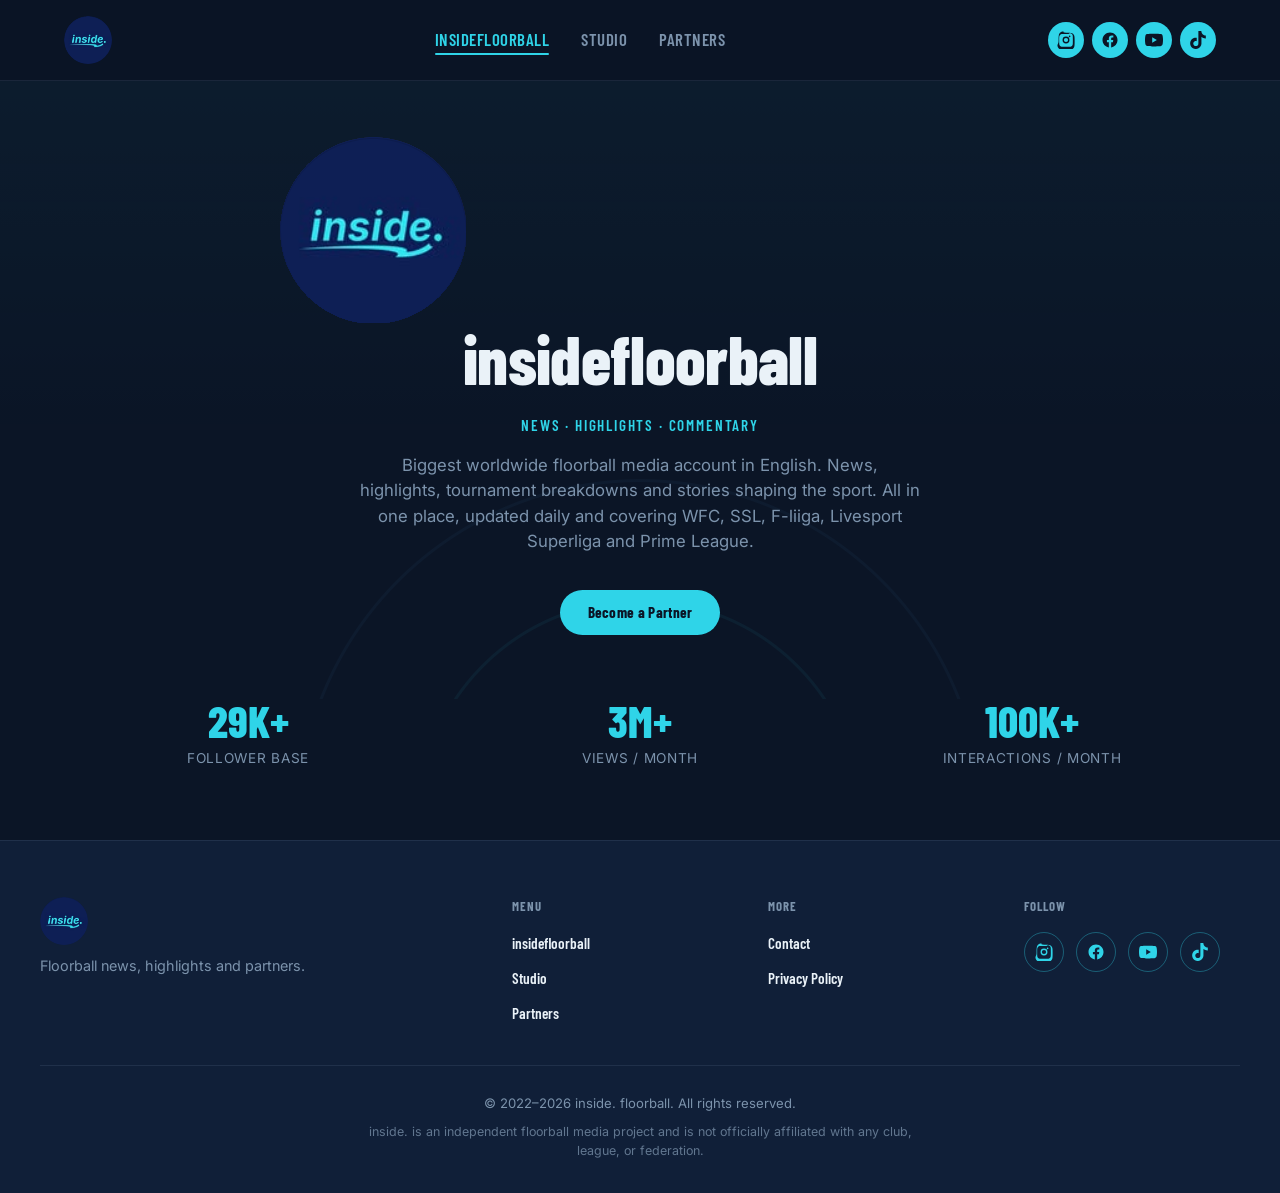
==== commit 8a2ec43a: "Update title and meta descriptions for SEO" ====
--- a/index.html
+++ b/index.html
@@ -11,20 +11,20 @@
   </script>
   <meta charset="UTF-8" />
   <meta name="viewport" content="width=device-width, initial-scale=1.0" />
-  <title>inside. | Floorball News, Highlights &amp; Partners</title>
-  <meta name="description" content="The biggest worldwide floorball media account. News, highlights, tournament breakdowns and stories shaping the sport — all in one place, updated daily." />
+  <title>inside. | Floorball News, Highlights &amp; Commentary</title>
+  <meta name="description" content="The biggest worldwide floorball media account in English. News, highlights, tournament breakdowns and stories shaping the sport — all in one place, updated daily." />
   <link rel="canonical" href="https://insidefloorball.com/" />
 
   <!-- Open Graph / social share preview -->
   <meta property="og:type" content="website" />
   <meta property="og:site_name" content="inside. floorball" />
-  <meta property="og:title" content="inside. | Floorball News, Highlights &amp; Partners" />
-  <meta property="og:description" content="The biggest worldwide floorball media account. News, highlights, tournament breakdowns and stories shaping the sport — all in one place, updated daily." />
+  <meta property="og:title" content="inside. | Floorball News, Highlights &amp; Commentary" />
+  <meta property="og:description" content="The biggest worldwide floorball media account in English. News, highlights, tournament breakdowns and stories shaping the sport — all in one place, updated daily." />
   <meta property="og:image" content="https://insidefloorball.com/favicon.png" />
   <meta property="og:url" content="https://insidefloorball.com/" />
   <meta name="twitter:card" content="summary_large_image" />
-  <meta name="twitter:title" content="inside. | Floorball News, Highlights &amp; Partners" />
-  <meta name="twitter:description" content="The biggest worldwide floorball media account. News, highlights, tournament breakdowns and stories shaping the sport — all in one place, updated daily." />
+  <meta name="twitter:title" content="inside. | Floorball News, Highlights &amp; Commentary" />
+  <meta name="twitter:description" content="The biggest worldwide floorball media account in English. News, highlights, tournament breakdowns and stories shaping the sport — all in one place, updated daily." />
   <meta name="twitter:image" content="https://insidefloorball.com/favicon.png" />
 
   <!-- Structured data: helps Google understand what this site/brand is -->
@@ -104,13 +104,14 @@
     <section class="hero hero--tight">
       <div class="hero-pattern" aria-hidden="true"></div>
       <div class="hero-content">
-        <p class="hero-eyebrow">News · Highlights · Partners</p>
-        <h1 class="hero-title">insidefloorball</h1>
+        <img src="favicon.png" alt="inside. floorball logo" class="hero-logo" />
+        <h1 class="hero-title hero-title--tight">insidefloorball</h1>
+        <p class="hero-eyebrow hero-eyebrow--under">News · Highlights · Commentary</p>
         <p class="hero-text">
-          Biggest worldwide floorball media account. News, highlights,
-          tournament breakdowns and stories shaping the sport. All in one
-          place, updated daily and covering WFC, SSL, F-liiga, Livesport
-          Superliga and Prime League.
+          Biggest worldwide floorball media account in English. News,
+          highlights, tournament breakdowns and stories shaping the sport.
+          All in one place, updated daily and covering WFC, SSL, F-liiga,
+          Livesport Superliga and Prime League.
         </p>
 
         <a href="partners.html#partner-contact" class="hero-cta">Become a Partner</a>
@@ -133,6 +134,36 @@
         </div>
       </div>
     </section>
+
+    <!--
+      MIEJSCE NA SZCZEGÓŁOWE STATYSTYKI (na razie wyłączone)
+      Gdy kolega dośle liczby: usuń pierwszą linię z samym znacznikiem
+      otwarcia komentarza i ostatnią linię ze znacznikiem zamknięcia,
+      a potem wpisz swoje wartości. Kafelki możesz dodawać i usuwać,
+      układ sam się dopasuje.
+    -->
+    <!--
+    <section class="stats-detail">
+      <div class="stats-detail-grid">
+        <div class="stat-card">
+          <span class="stat-card-number">00K</span>
+          <span class="stat-card-label">Instagram followers</span>
+        </div>
+        <div class="stat-card">
+          <span class="stat-card-number">00K</span>
+          <span class="stat-card-label">TikTok followers</span>
+        </div>
+        <div class="stat-card">
+          <span class="stat-card-number">00K</span>
+          <span class="stat-card-label">YouTube subscribers</span>
+        </div>
+        <div class="stat-card">
+          <span class="stat-card-number">00%</span>
+          <span class="stat-card-label">Audience from top country</span>
+        </div>
+      </div>
+    </section>
+    -->
 
   </main>
 
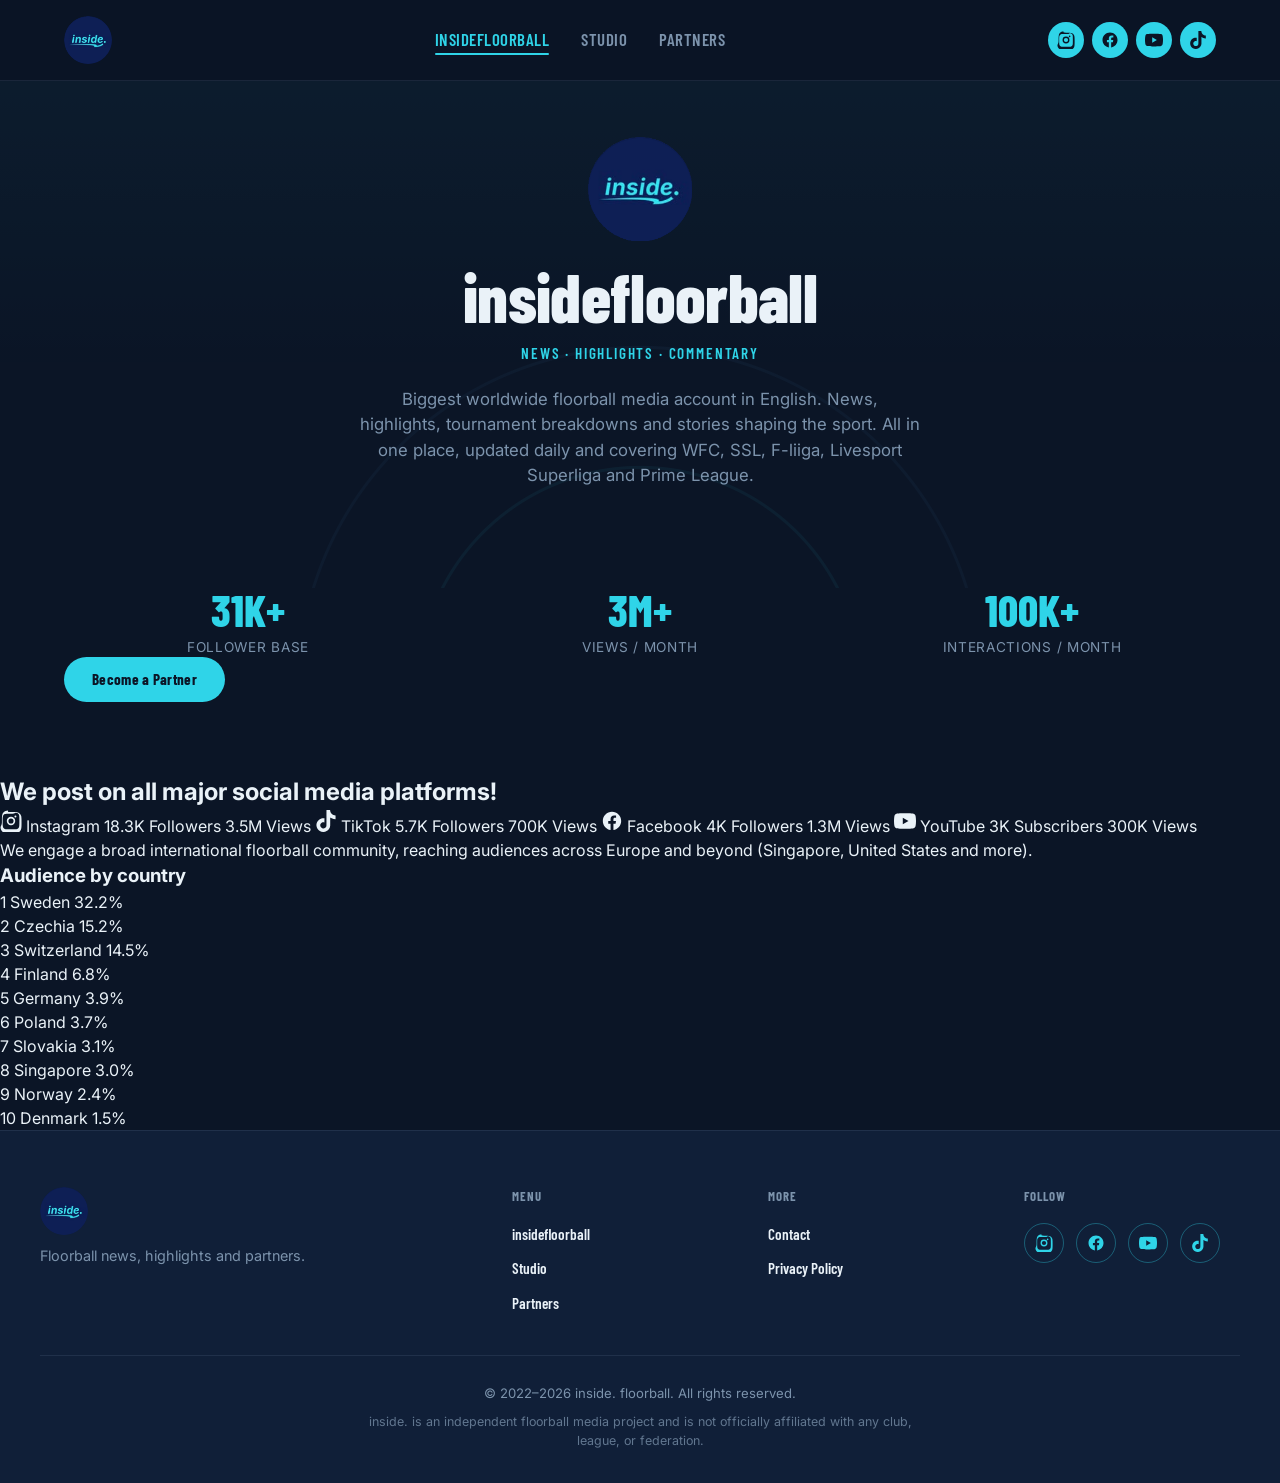
==== commit c58ddb27: "Revise stats and add partner CTA in index.html Updated follower statistics and added partner call-to" ====
--- a/index.html
+++ b/index.html
@@ -113,15 +113,13 @@
           All in one place, updated daily and covering WFC, SSL, F-liiga,
           Livesport Superliga and Prime League.
         </p>
-
-        <a href="partners.html#partner-contact" class="hero-cta">Become a Partner</a>
       </div>
     </section>
 
     <section class="stats-section">
       <div class="stats-grid stats-grid--three">
         <div class="stat-item">
-          <span class="stat-number">29K+</span>
+          <span class="stat-number">31K+</span>
           <span class="stat-label">Follower Base</span>
         </div>
         <div class="stat-item">
@@ -133,37 +131,145 @@
           <span class="stat-label">Interactions / Month</span>
         </div>
       </div>
+
+      <div class="stats-cta">
+        <a href="partners.html#partner-contact" class="hero-cta">Become a Partner</a>
+      </div>
     </section>
 
-    <!--
-      MIEJSCE NA SZCZEGÓŁOWE STATYSTYKI (na razie wyłączone)
-      Gdy kolega dośle liczby: usuń pierwszą linię z samym znacznikiem
-      otwarcia komentarza i ostatnią linię ze znacznikiem zamknięcia,
-      a potem wpisz swoje wartości. Kafelki możesz dodawać i usuwać,
-      układ sam się dopasuje.
-    -->
-    <!--
-    <section class="stats-detail">
-      <div class="stats-detail-grid">
-        <div class="stat-card">
-          <span class="stat-card-number">00K</span>
-          <span class="stat-card-label">Instagram followers</span>
-        </div>
-        <div class="stat-card">
-          <span class="stat-card-number">00K</span>
-          <span class="stat-card-label">TikTok followers</span>
-        </div>
-        <div class="stat-card">
-          <span class="stat-card-number">00K</span>
-          <span class="stat-card-label">YouTube subscribers</span>
-        </div>
-        <div class="stat-card">
-          <span class="stat-card-number">00%</span>
-          <span class="stat-card-label">Audience from top country</span>
-        </div>
+    <section class="platforms">
+      <h2 class="platforms-title">We post on all major social media platforms!</h2>
+
+      <div class="platform-grid">
+        <a href="https://www.instagram.com/insidefloorball" target="_blank" rel="noopener" class="platform-card" aria-label="Instagram: 18.3K followers, 3.5M views">
+          <span class="platform-icon"><svg viewBox="0 0 24 24" width="22" height="22" aria-hidden="true" focusable="false" fill="currentColor"><path d="M12 2.2c3.2 0 3.6 0 4.8.07 1.2.06 2.1.26 2.8.55.8.3 1.4.7 2 1.3.6.6 1 1.2 1.3 2 .3.7.5 1.6.5 2.8.1 1.2.1 1.6.1 4.8s0 3.6-.1 4.8c-.1 1.2-.3 2.1-.5 2.8-.3.8-.7 1.4-1.3 2-.6.6-1.2 1-2 1.3-.7.3-1.6.5-2.8.5-1.2.1-1.6.1-4.8.1s-3.6 0-4.8-.1c-1.2-.1-2.1-.3-2.8-.5-.8-.3-1.4-.7-2-1.3-.6-.6-1-1.2-1.3-2-.3-.7-.5-1.6-.5-2.8C2.1 15.6 2.1 15.2 2.1 12s0-3.6.1-4.8c.1-1.2.3-2.1.5-2.8.3-.8.7-1.4 1.3-2 .6-.6 1.2-1 2-1.3.7-.3 1.6-.5 2.8-.5C8.4 2.2 8.8 2.2 12 2.2zm0 1.8c-3.1 0-3.5 0-4.7.07-1 .05-1.6.2-2 .35-.5.2-.8.4-1.2.8-.4.4-.6.7-.8 1.2-.15.4-.3 1-.35 2C2.9 8.5 2.9 8.9 2.9 12s0 3.5.07 4.7c.05 1 .2 1.6.35 2 .2.5.4.8.8 1.2.4.4.7.6 1.2.8.4.15 1 .3 2 .35 1.2.07 1.6.07 4.7.07s3.5 0 4.7-.07c1-.05 1.6-.2 2-.35.5-.2.8-.4 1.2-.8.4-.4.6-.7.8-1.2.15-.4.3-1 .35-2 .07-1.2.07-1.6.07-4.7s0-3.5-.07-4.7c-.05-1-.2-1.6-.35-2-.2-.5-.4-.8-.8-1.2-.4-.4-.7-.6-1.2-.8-.4-.15-1-.3-2-.35C15.5 4 15.1 4 12 4zm0 3.4a4.6 4.6 0 1 1 0 9.2 4.6 4.6 0 0 1 0-9.2zm0 1.8a2.8 2.8 0 1 0 0 5.6 2.8 2.8 0 0 0 0-5.6zm5.9-2a1.08 1.08 0 1 1-2.16 0 1.08 1.08 0 0 1 2.16 0z"/></svg></span>
+          <span class="platform-name">Instagram</span>
+          <span class="platform-stats">
+            <span class="platform-stat">
+              <span class="platform-num">18.3K</span>
+              <span class="platform-lbl">Followers</span>
+            </span>
+            <span class="platform-stat">
+              <span class="platform-num">3.5M</span>
+              <span class="platform-lbl">Views</span>
+            </span>
+          </span>
+        </a>
+        <a href="https://www.tiktok.com/@inside.floorball" target="_blank" rel="noopener" class="platform-card" aria-label="TikTok: 5.7K followers, 700K views">
+          <span class="platform-icon"><svg viewBox="0 0 24 24" width="22" height="22" aria-hidden="true" focusable="false" fill="currentColor"><path d="M12.525.02c1.31-.02 2.61-.01 3.91-.02.08 1.53.63 3.09 1.75 4.17 1.12 1.11 2.7 1.62 4.24 1.79v4.03c-1.44-.05-2.89-.35-4.2-.97-.57-.26-1.1-.59-1.62-.93-.01 2.92.01 5.84-.02 8.75-.08 1.4-.54 2.79-1.35 3.94-1.31 1.92-3.58 3.17-5.91 3.21-1.43.08-2.86-.31-4.08-1.03-2.02-1.19-3.44-3.37-3.65-5.71-.02-.5-.03-1-.01-1.49.18-1.9 1.12-3.72 2.58-4.96 1.66-1.44 3.98-2.13 6.15-1.72.02 1.48-.04 2.96-.04 4.44-.99-.32-2.15-.23-3.02.37-.63.41-1.11 1.04-1.36 1.75-.21.51-.15 1.07-.14 1.61.24 1.64 1.82 3.02 3.5 2.87 1.12-.01 2.19-.66 2.77-1.61.19-.33.4-.67.41-1.06.1-1.79.06-3.57.07-5.36.01-4.03-.01-8.05.02-12.07z"/></svg></span>
+          <span class="platform-name">TikTok</span>
+          <span class="platform-stats">
+            <span class="platform-stat">
+              <span class="platform-num">5.7K</span>
+              <span class="platform-lbl">Followers</span>
+            </span>
+            <span class="platform-stat">
+              <span class="platform-num">700K</span>
+              <span class="platform-lbl">Views</span>
+            </span>
+          </span>
+        </a>
+        <a href="https://www.facebook.com/profile.php?id=61571991334527" target="_blank" rel="noopener" class="platform-card" aria-label="Facebook: 4K followers, 1.3M views">
+          <span class="platform-icon"><svg viewBox="0 0 24 24" width="22" height="22" aria-hidden="true" focusable="false" fill="currentColor"><path d="M22 12c0-5.52-4.48-10-10-10S2 6.48 2 12c0 4.99 3.66 9.13 8.44 9.88v-6.99H7.9V12h2.54V9.8c0-2.5 1.49-3.89 3.77-3.89 1.09 0 2.24.2 2.24.2v2.46h-1.26c-1.24 0-1.63.77-1.63 1.56V12h2.78l-.45 2.89h-2.33v6.99C18.34 21.13 22 16.99 22 12z"/></svg></span>
+          <span class="platform-name">Facebook</span>
+          <span class="platform-stats">
+            <span class="platform-stat">
+              <span class="platform-num">4K</span>
+              <span class="platform-lbl">Followers</span>
+            </span>
+            <span class="platform-stat">
+              <span class="platform-num">1.3M</span>
+              <span class="platform-lbl">Views</span>
+            </span>
+          </span>
+        </a>
+        <a href="https://www.youtube.com/@inside.floorball" target="_blank" rel="noopener" class="platform-card" aria-label="YouTube: 3K subscribers, 300K views">
+          <span class="platform-icon"><svg viewBox="0 0 24 24" width="22" height="22" aria-hidden="true" focusable="false" fill="currentColor"><path d="M23.5 6.2a3.02 3.02 0 0 0-2.12-2.14C19.5 3.5 12 3.5 12 3.5s-7.5 0-9.38.56A3.02 3.02 0 0 0 .5 6.2 31.6 31.6 0 0 0 0 12a31.6 31.6 0 0 0 .5 5.8 3.02 3.02 0 0 0 2.12 2.14C4.5 20.5 12 20.5 12 20.5s7.5 0 9.38-.56a3.02 3.02 0 0 0 2.12-2.14A31.6 31.6 0 0 0 24 12a31.6 31.6 0 0 0-.5-5.8zM9.6 15.6V8.4L15.8 12l-6.2 3.6z"/></svg></span>
+          <span class="platform-name">YouTube</span>
+          <span class="platform-stats">
+            <span class="platform-stat">
+              <span class="platform-num">3K</span>
+              <span class="platform-lbl">Subscribers</span>
+            </span>
+            <span class="platform-stat">
+              <span class="platform-num">300K</span>
+              <span class="platform-lbl">Views</span>
+            </span>
+          </span>
+        </a>
+      </div>
+
+      <p class="platforms-text">
+        We engage a broad international floorball community, reaching
+        audiences across Europe and beyond (Singapore, United States and more).
+      </p>
+
+      <div class="country-chart">
+        <h3 class="country-chart-title">Audience by country</h3>
+        <ol class="country-list">
+          <li class="country-row">
+            <span class="country-rank">1</span>
+            <span class="country-name">Sweden</span>
+            <span class="country-bar" aria-hidden="true"><span class="country-bar-fill" style="--w: 100.0%"></span></span>
+            <span class="country-value">32.2%</span>
+          </li>
+          <li class="country-row">
+            <span class="country-rank">2</span>
+            <span class="country-name">Czechia</span>
+            <span class="country-bar" aria-hidden="true"><span class="country-bar-fill" style="--w: 47.2%"></span></span>
+            <span class="country-value">15.2%</span>
+          </li>
+          <li class="country-row">
+            <span class="country-rank">3</span>
+            <span class="country-name">Switzerland</span>
+            <span class="country-bar" aria-hidden="true"><span class="country-bar-fill" style="--w: 45.0%"></span></span>
+            <span class="country-value">14.5%</span>
+          </li>
+          <li class="country-row">
+            <span class="country-rank">4</span>
+            <span class="country-name">Finland</span>
+            <span class="country-bar" aria-hidden="true"><span class="country-bar-fill" style="--w: 21.1%"></span></span>
+            <span class="country-value">6.8%</span>
+          </li>
+          <li class="country-row">
+            <span class="country-rank">5</span>
+            <span class="country-name">Germany</span>
+            <span class="country-bar" aria-hidden="true"><span class="country-bar-fill" style="--w: 12.1%"></span></span>
+            <span class="country-value">3.9%</span>
+          </li>
+          <li class="country-row">
+            <span class="country-rank">6</span>
+            <span class="country-name">Poland</span>
+            <span class="country-bar" aria-hidden="true"><span class="country-bar-fill" style="--w: 11.5%"></span></span>
+            <span class="country-value">3.7%</span>
+          </li>
+          <li class="country-row">
+            <span class="country-rank">7</span>
+            <span class="country-name">Slovakia</span>
+            <span class="country-bar" aria-hidden="true"><span class="country-bar-fill" style="--w: 9.6%"></span></span>
+            <span class="country-value">3.1%</span>
+          </li>
+          <li class="country-row">
+            <span class="country-rank">8</span>
+            <span class="country-name">Singapore</span>
+            <span class="country-bar" aria-hidden="true"><span class="country-bar-fill" style="--w: 9.3%"></span></span>
+            <span class="country-value">3.0%</span>
+          </li>
+          <li class="country-row">
+            <span class="country-rank">9</span>
+            <span class="country-name">Norway</span>
+            <span class="country-bar" aria-hidden="true"><span class="country-bar-fill" style="--w: 7.5%"></span></span>
+            <span class="country-value">2.4%</span>
+          </li>
+          <li class="country-row">
+            <span class="country-rank">10</span>
+            <span class="country-name">Denmark</span>
+            <span class="country-bar" aria-hidden="true"><span class="country-bar-fill" style="--w: 4.7%"></span></span>
+            <span class="country-value">1.5%</span>
+          </li>
+        </ol>
       </div>
     </section>
-    -->
 
   </main>
 
--- a/css/style.css
+++ b/css/style.css
@@ -2266,3 +2266,75 @@
   width: 14px;
   height: 14px;
 }
+
+/* =========================================
+   Home hero: logo above the title, tagline under it
+   ========================================= */
+.hero-logo {
+  display: block;
+  height: 84px;
+  width: auto;
+  margin: 0 auto 1.25rem;
+}
+
+@media (min-width: 768px) {
+  .hero-logo {
+    height: 104px;
+  }
+}
+
+.hero-title--tight {
+  margin-bottom: 0.6rem;
+}
+
+.hero-eyebrow--under {
+  margin-bottom: 1.4rem;
+}
+
+/* =========================================
+   Detailed stats row (shown under the 3 main stats once enabled in index.html)
+   ========================================= */
+.stats-detail {
+  max-width: var(--max-width);
+  margin: 0 auto;
+  padding: 0 1.5rem 4.5rem;
+}
+
+.stats-detail-grid {
+  display: grid;
+  grid-template-columns: repeat(2, 1fr);
+  gap: 1rem;
+}
+
+@media (min-width: 700px) {
+  .stats-detail-grid {
+    grid-template-columns: repeat(4, 1fr);
+    gap: 1.25rem;
+  }
+}
+
+.stat-card {
+  display: flex;
+  flex-direction: column;
+  gap: 0.4rem;
+  text-align: center;
+  padding: 1.25rem 1rem;
+  background-color: var(--color-bg-card);
+  border: 1px solid rgba(59, 111, 160, 0.25);
+  border-radius: 12px;
+}
+
+.stat-card-number {
+  font-family: var(--font-display);
+  font-weight: 800;
+  font-size: clamp(1.6rem, 4vw, 2.1rem);
+  color: var(--color-accent);
+  line-height: 1;
+}
+
+.stat-card-label {
+  font-size: 0.78rem;
+  color: var(--color-text-muted);
+  text-transform: uppercase;
+  letter-spacing: 0.05em;
+}
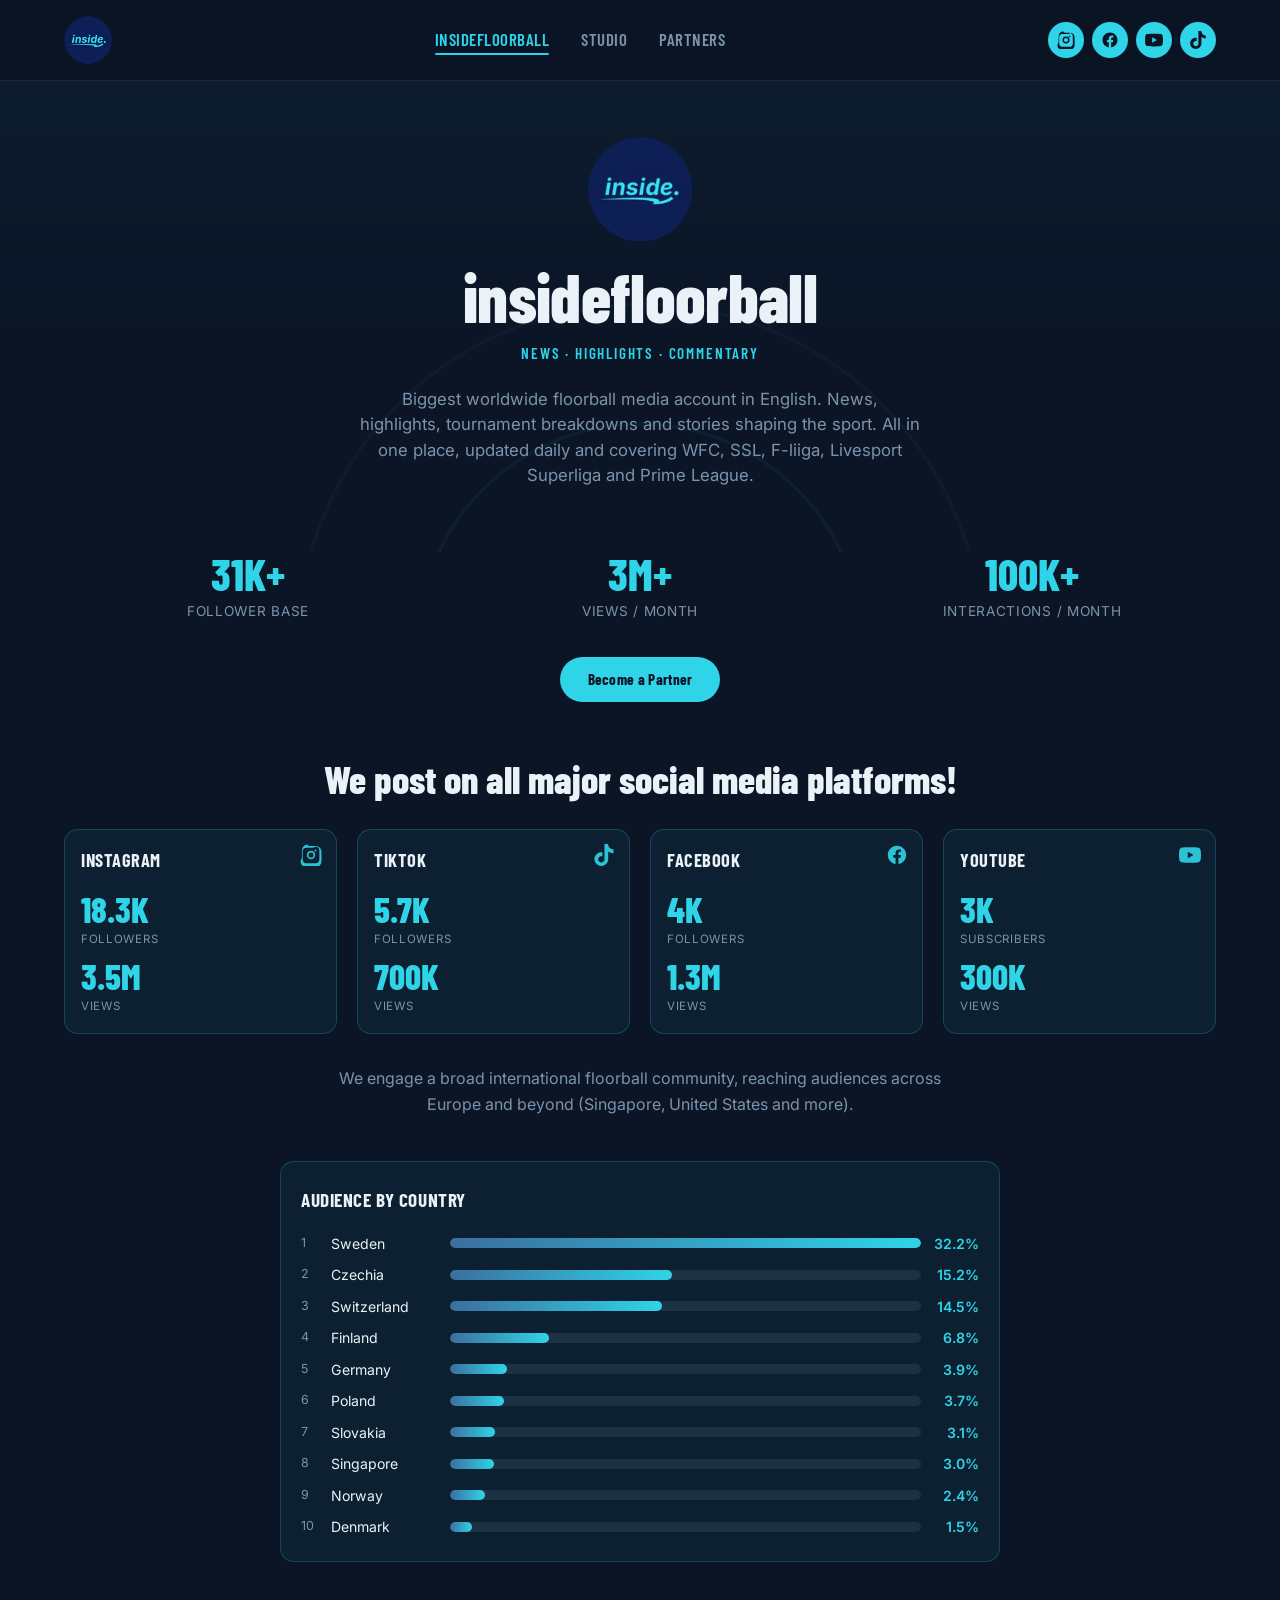
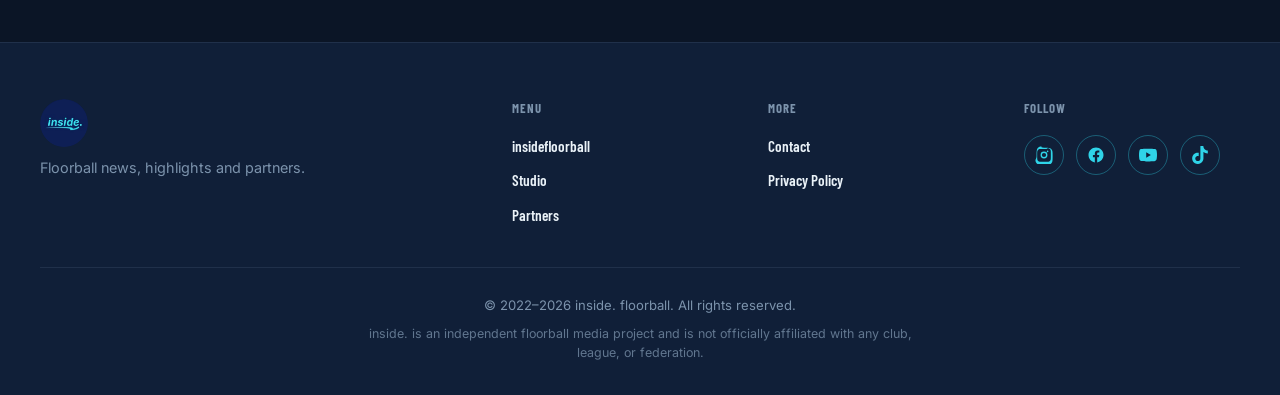
==== commit a6e3dcab: "Update meta tags and structured data in index.html Added theme color and updated Twitter card meta t" ====
--- a/index.html
+++ b/index.html
@@ -13,6 +13,7 @@
   <meta name="viewport" content="width=device-width, initial-scale=1.0" />
   <title>inside. | Floorball News, Highlights &amp; Commentary</title>
   <meta name="description" content="The biggest worldwide floorball media account in English. News, highlights, tournament breakdowns and stories shaping the sport — all in one place, updated daily." />
+  <meta name="theme-color" content="#0B1526" />
   <link rel="canonical" href="https://insidefloorball.com/" />
 
   <!-- Open Graph / social share preview -->
@@ -22,7 +23,7 @@
   <meta property="og:description" content="The biggest worldwide floorball media account in English. News, highlights, tournament breakdowns and stories shaping the sport — all in one place, updated daily." />
   <meta property="og:image" content="https://insidefloorball.com/favicon.png" />
   <meta property="og:url" content="https://insidefloorball.com/" />
-  <meta name="twitter:card" content="summary_large_image" />
+  <meta name="twitter:card" content="summary" />
   <meta name="twitter:title" content="inside. | Floorball News, Highlights &amp; Commentary" />
   <meta name="twitter:description" content="The biggest worldwide floorball media account in English. News, highlights, tournament breakdowns and stories shaping the sport — all in one place, updated daily." />
   <meta name="twitter:image" content="https://insidefloorball.com/favicon.png" />
@@ -33,7 +34,9 @@
     "@context": "https://schema.org",
     "@type": "WebSite",
     "name": "inside. floorball",
-    "url": "https://insidefloorball.com/"
+    "url": "https://insidefloorball.com/",
+    "description": "Biggest worldwide floorball media account in English: news, highlights, tournament breakdowns and commentary.",
+    "inLanguage": "en"
   }
   </script>
   <script type="application/ld+json">
--- a/css/style.css
+++ b/css/style.css
@@ -2292,49 +2292,285 @@
 }
 
 /* =========================================
-   Detailed stats row (shown under the 3 main stats once enabled in index.html)
-   ========================================= */
-.stats-detail {
+   Studio Videos: studio photo + "coming soon" reel tiles
+   ========================================= */
+.studio-photo {
+  max-width: 960px;
+  margin: 0 auto 3rem;
+  padding: 0 1.5rem;
+}
+
+.studio-photo img {
+  display: block;
+  width: 100%;
+  height: auto;
+  border-radius: 16px;
+  border: 1px solid rgba(124, 147, 172, 0.18);
+  box-shadow: 0 6px 18px rgba(0, 0, 0, 0.12);
+}
+
+.reel-card--soon {
+  min-height: 520px;
+  align-items: center;
+  justify-content: center;
+  gap: 0.6rem;
+  padding: 2rem 1.5rem;
+  text-align: center;
+  border-style: dashed;
+  border-color: rgba(47, 212, 232, 0.3);
+  background-image: linear-gradient(180deg, rgba(47, 212, 232, 0.06), transparent 60%);
+}
+
+.reel-soon-logo {
+  height: 56px;
+  width: auto;
+  opacity: 0.85;
+  margin-bottom: 0.4rem;
+}
+
+.reel-soon-title {
+  font-family: var(--font-display);
+  font-weight: 800;
+  font-size: 1.6rem;
+  letter-spacing: 0.04em;
+  text-transform: uppercase;
+  color: var(--color-accent);
+}
+
+.reel-soon-text {
+  font-size: 0.9rem;
+  color: var(--color-text-muted);
+}
+
+/* =========================================
+   Home: CTA under the numbers, social platform cards, audience chart
+   ========================================= */
+body[data-page="home"] .hero-text:last-child {
+  margin-bottom: 0;
+}
+
+.stats-section {
+  padding-bottom: 3.5rem;
+}
+
+.stats-cta {
+  margin-top: 2.25rem;
+  text-align: center;
+}
+
+.platforms {
   max-width: var(--max-width);
   margin: 0 auto;
-  padding: 0 1.5rem 4.5rem;
-}
-
-.stats-detail-grid {
+  padding: 0 1.5rem 5rem;
+}
+
+.platforms-title {
+  font-family: var(--font-display);
+  font-weight: 800;
+  font-size: clamp(1.7rem, 4.5vw, 2.4rem);
+  line-height: 1.1;
+  text-align: center;
+  margin-bottom: 1.75rem;
+}
+
+.platform-grid {
   display: grid;
   grid-template-columns: repeat(2, 1fr);
-  gap: 1rem;
-}
-
-@media (min-width: 700px) {
-  .stats-detail-grid {
+  gap: 0.85rem;
+}
+
+@media (min-width: 800px) {
+  .platform-grid {
     grid-template-columns: repeat(4, 1fr);
     gap: 1.25rem;
   }
 }
 
-.stat-card {
+.platform-card {
+  position: relative;
   display: flex;
   flex-direction: column;
-  gap: 0.4rem;
+  gap: 1.1rem;
+  padding: 1.1rem 1rem 1.15rem;
+  background-color: rgba(47, 212, 232, 0.06);
+  border: 1px solid rgba(47, 212, 232, 0.22);
+  border-radius: 14px;
+  transition: transform 0.2s ease, border-color 0.2s ease, background-color 0.2s ease;
+}
+
+.platform-card:hover,
+.platform-card:focus-visible {
+  transform: translateY(-3px);
+  border-color: rgba(47, 212, 232, 0.5);
+  background-color: rgba(47, 212, 232, 0.1);
+}
+
+.platform-icon {
+  position: absolute;
+  top: 0.9rem;
+  right: 0.9rem;
+  display: flex;
+  color: var(--color-accent);
+  opacity: 0.9;
+}
+
+.platform-name {
+  font-family: var(--font-display);
+  font-weight: 700;
+  font-size: 1.15rem;
+  letter-spacing: 0.03em;
+  text-transform: uppercase;
+  color: var(--color-text);
+  padding-right: 2rem;
+}
+
+.platform-stats {
+  display: flex;
+  flex-direction: column;
+  gap: 0.7rem;
+}
+
+.platform-stat {
+  display: flex;
+  flex-direction: column;
+  gap: 0.2rem;
+}
+
+.platform-num {
+  font-family: var(--font-display);
+  font-weight: 800;
+  font-size: clamp(1.7rem, 4vw, 2.2rem);
+  line-height: 1;
+  color: var(--color-accent);
+}
+
+.platform-lbl {
+  font-size: 0.72rem;
+  letter-spacing: 0.06em;
+  text-transform: uppercase;
+  color: var(--color-text-muted);
+}
+
+.platforms-text {
+  max-width: 640px;
+  margin: 2rem auto 2.75rem;
   text-align: center;
-  padding: 1.25rem 1rem;
-  background-color: var(--color-bg-card);
-  border: 1px solid rgba(59, 111, 160, 0.25);
-  border-radius: 12px;
-}
-
-.stat-card-number {
-  font-family: var(--font-display);
-  font-weight: 800;
-  font-size: clamp(1.6rem, 4vw, 2.1rem);
-  color: var(--color-accent);
-  line-height: 1;
-}
-
-.stat-card-label {
+  font-size: 1rem;
+  line-height: 1.6;
+  color: var(--color-text-muted);
+}
+
+.country-chart {
+  max-width: 720px;
+  margin: 0 auto;
+  padding: 1.5rem 1.25rem;
+  background-color: rgba(47, 212, 232, 0.06);
+  border: 1px solid rgba(47, 212, 232, 0.22);
+  border-radius: 14px;
+}
+
+.country-chart-title {
+  font-family: var(--font-display);
+  font-weight: 700;
+  font-size: 1.2rem;
+  letter-spacing: 0.03em;
+  text-transform: uppercase;
+  margin-bottom: 1.1rem;
+}
+
+.country-list {
+  list-style: none;
+  display: flex;
+  flex-direction: column;
+  gap: 0.65rem;
+}
+
+.country-row {
+  display: grid;
+  grid-template-columns: 1.3rem minmax(5.4rem, 6.8rem) 1fr 3rem;
+  align-items: center;
+  gap: 0.6rem;
+  font-size: 0.88rem;
+}
+
+.country-rank {
+  color: var(--color-text-muted);
   font-size: 0.78rem;
-  color: var(--color-text-muted);
+}
+
+.country-name {
+  color: var(--color-text);
+}
+
+.country-bar {
+  display: block;
+  height: 10px;
+  border-radius: 999px;
+  background-color: rgba(124, 147, 172, 0.15);
+  overflow: hidden;
+}
+
+.country-bar-fill {
+  display: block;
+  height: 100%;
+  width: var(--w);
+  border-radius: 999px;
+  background: linear-gradient(90deg, var(--color-accent-soft), var(--color-accent));
+}
+
+.country-value {
+  text-align: right;
+  font-weight: 600;
+  color: var(--color-accent);
+}
+
+/* =========================================
+   Partners page: "Trusted by" under the text + pyramid layout
+   ========================================= */
+.hero-eyebrow--last {
+  margin-bottom: 0;
+}
+
+.partners-pyramid {
+  max-width: 860px;
+  margin: 0 auto;
+  padding: 0 1.5rem;
+  display: flex;
+  flex-direction: column;
+  gap: 1.25rem;
+}
+
+.partners-tier {
+  display: grid;
+  grid-template-columns: 1fr;
+  gap: 1.25rem;
+}
+
+@media (min-width: 600px) {
+  .partners-tier--second {
+    grid-template-columns: repeat(2, 1fr);
+  }
+}
+
+.partners-tier--main {
+  max-width: 440px;
+  width: 100%;
+  margin: 0 auto;
+}
+
+.partner-card--main {
+  padding: 3rem 1.5rem;
+  border-color: rgba(47, 212, 232, 0.35);
+}
+
+.partner-card--main .partner-logo-box {
+  width: 240px;
+  height: 110px;
+}
+
+.partner-card--main .partner-tag {
+  color: var(--color-accent);
+  font-weight: 600;
+  letter-spacing: 0.04em;
   text-transform: uppercase;
-  letter-spacing: 0.05em;
-}
+}
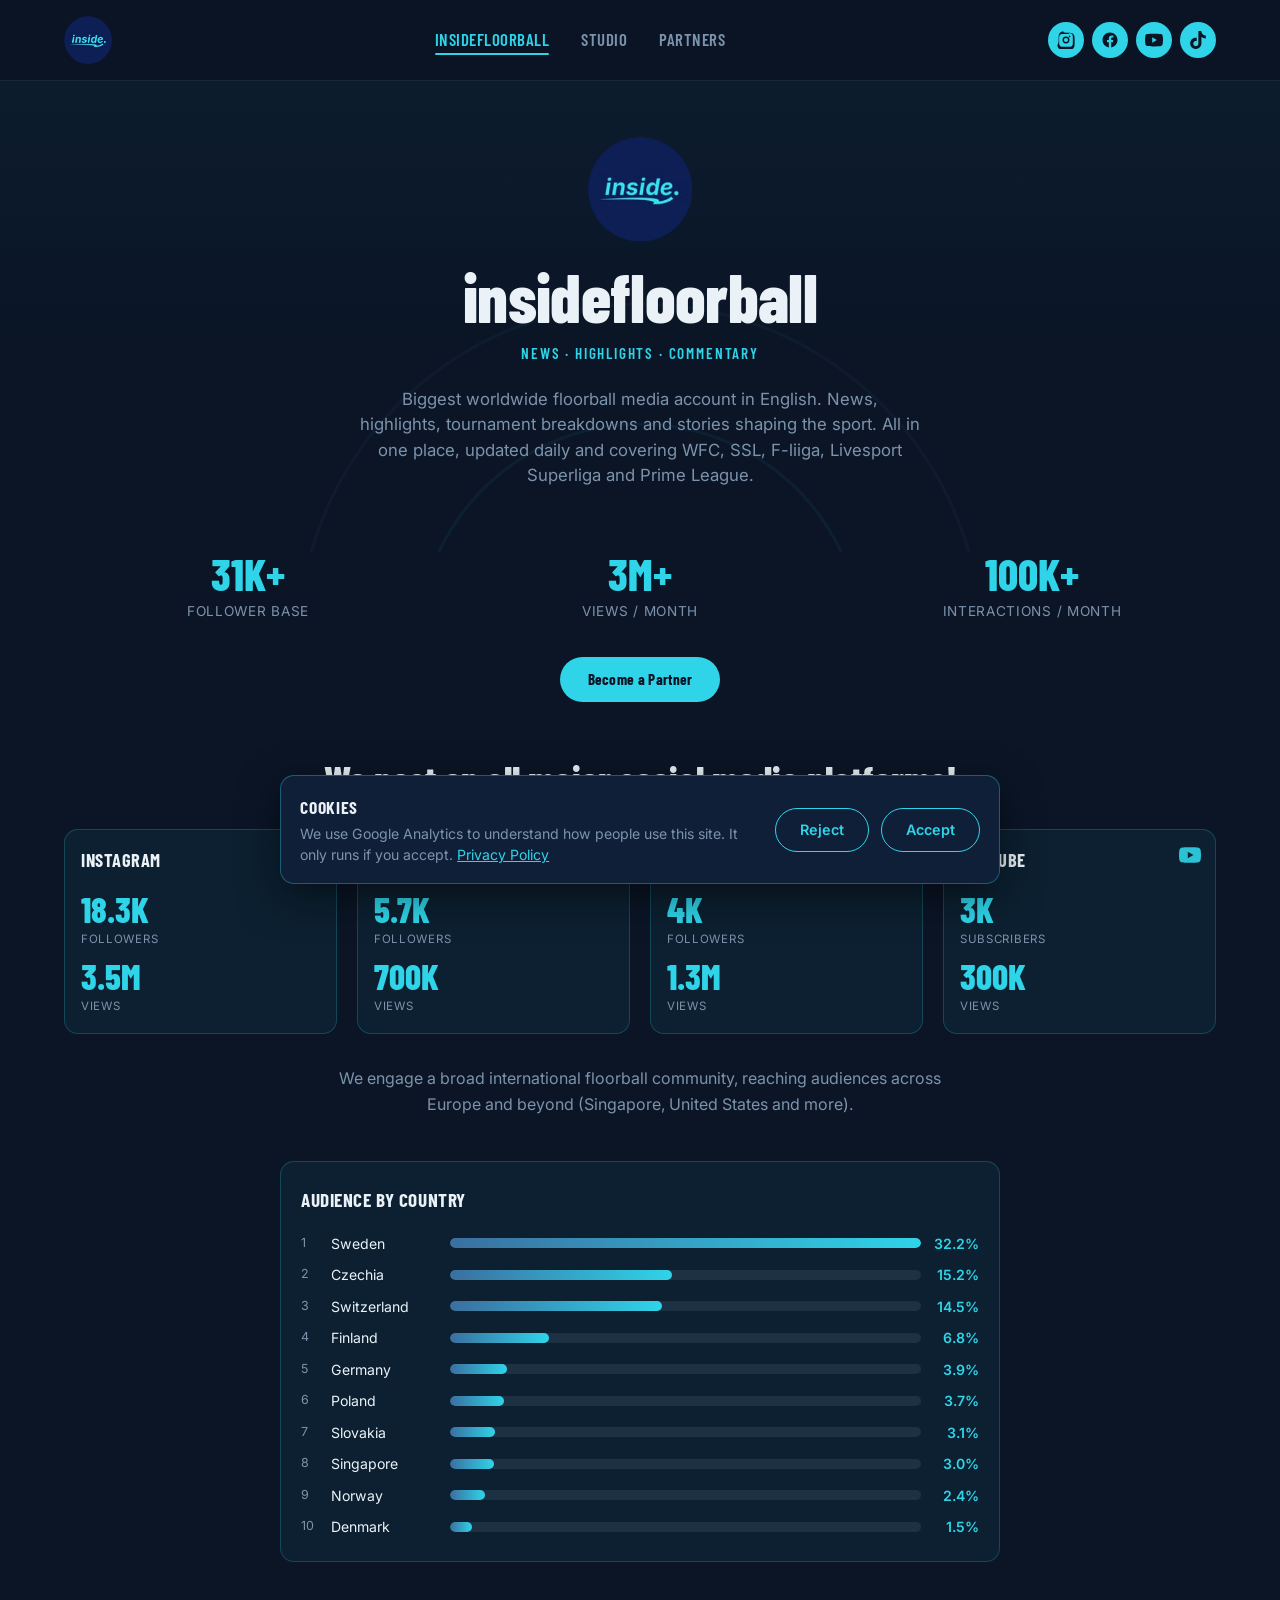
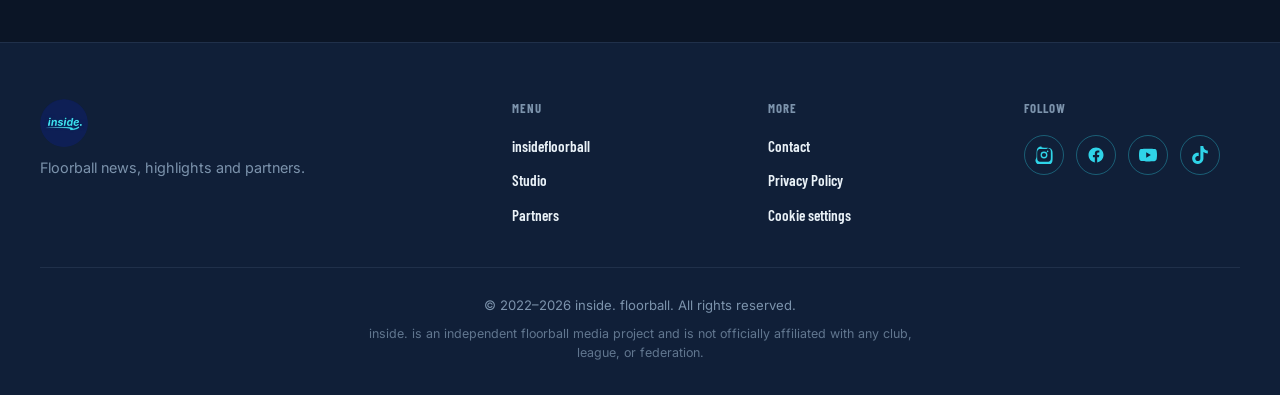
==== commit 2f2a957e: "Remove Google Analytics and add cookie settings link Removed Google Analytics tracking script and ad" ====
--- a/index.html
+++ b/index.html
@@ -1,14 +1,6 @@
 <!DOCTYPE html>
 <html lang="en">
 <head>
-  <!-- Google tag (gtag.js) -->
-  <script async src="https://www.googletagmanager.com/gtag/js?id=G-WSBNQR4EKZ"></script>
-  <script>
-    window.dataLayer = window.dataLayer || [];
-    function gtag(){dataLayer.push(arguments);}
-    gtag('js', new Date());
-    gtag('config', 'G-WSBNQR4EKZ');
-  </script>
   <meta charset="UTF-8" />
   <meta name="viewport" content="width=device-width, initial-scale=1.0" />
   <title>inside. | Floorball News, Highlights &amp; Commentary</title>
@@ -300,6 +292,7 @@
         <ul class="footer-links">
           <li><a href="partners.html#partner-contact">Contact</a></li>
           <li><a href="privacy-policy.html">Privacy Policy</a></li>
+          <li><a href="#" data-cookie-settings>Cookie settings</a></li>
         </ul>
       </div>
 
--- a/css/style.css
+++ b/css/style.css
@@ -2574,3 +2574,84 @@
   letter-spacing: 0.04em;
   text-transform: uppercase;
 }
+
+/* =========================================
+   Cookie consent banner
+   ========================================= */
+.cookie-banner {
+  position: fixed;
+  left: 1rem;
+  right: 1rem;
+  bottom: calc(1rem + env(safe-area-inset-bottom, 0px));
+  z-index: 1000;
+  max-width: 720px;
+  margin: 0 auto;
+  display: flex;
+  flex-direction: column;
+  gap: 0.9rem;
+  padding: 1.1rem 1.2rem;
+  background-color: var(--color-bg-card);
+  border: 1px solid rgba(47, 212, 232, 0.35);
+  border-radius: 14px;
+  box-shadow: 0 12px 40px rgba(0, 0, 0, 0.5);
+}
+
+.cookie-banner[hidden] {
+  display: none;
+}
+
+@media (min-width: 640px) {
+  .cookie-banner {
+    flex-direction: row;
+    align-items: center;
+    gap: 1.5rem;
+  }
+}
+
+.cookie-banner-text {
+  flex: 1;
+  font-size: 0.88rem;
+  line-height: 1.5;
+  color: var(--color-text-muted);
+}
+
+.cookie-banner-title {
+  font-family: var(--font-display);
+  font-weight: 700;
+  font-size: 1.1rem;
+  letter-spacing: 0.04em;
+  text-transform: uppercase;
+  color: var(--color-text);
+  margin-bottom: 0.2rem;
+}
+
+.cookie-banner-text a {
+  color: var(--color-accent);
+  text-decoration: underline;
+}
+
+.cookie-banner-actions {
+  display: flex;
+  gap: 0.75rem;
+}
+
+.cookie-btn {
+  flex: 1;
+  min-height: 44px;
+  padding: 0.6rem 1.5rem;
+  font-family: var(--font-body);
+  font-weight: 600;
+  font-size: 0.9rem;
+  color: var(--color-accent);
+  background-color: transparent;
+  border: 1.5px solid var(--color-accent);
+  border-radius: 999px;
+  cursor: pointer;
+  transition: background-color 0.2s ease, color 0.2s ease;
+}
+
+.cookie-btn:hover,
+.cookie-btn:focus-visible {
+  background-color: var(--color-accent);
+  color: var(--color-bg);
+}
